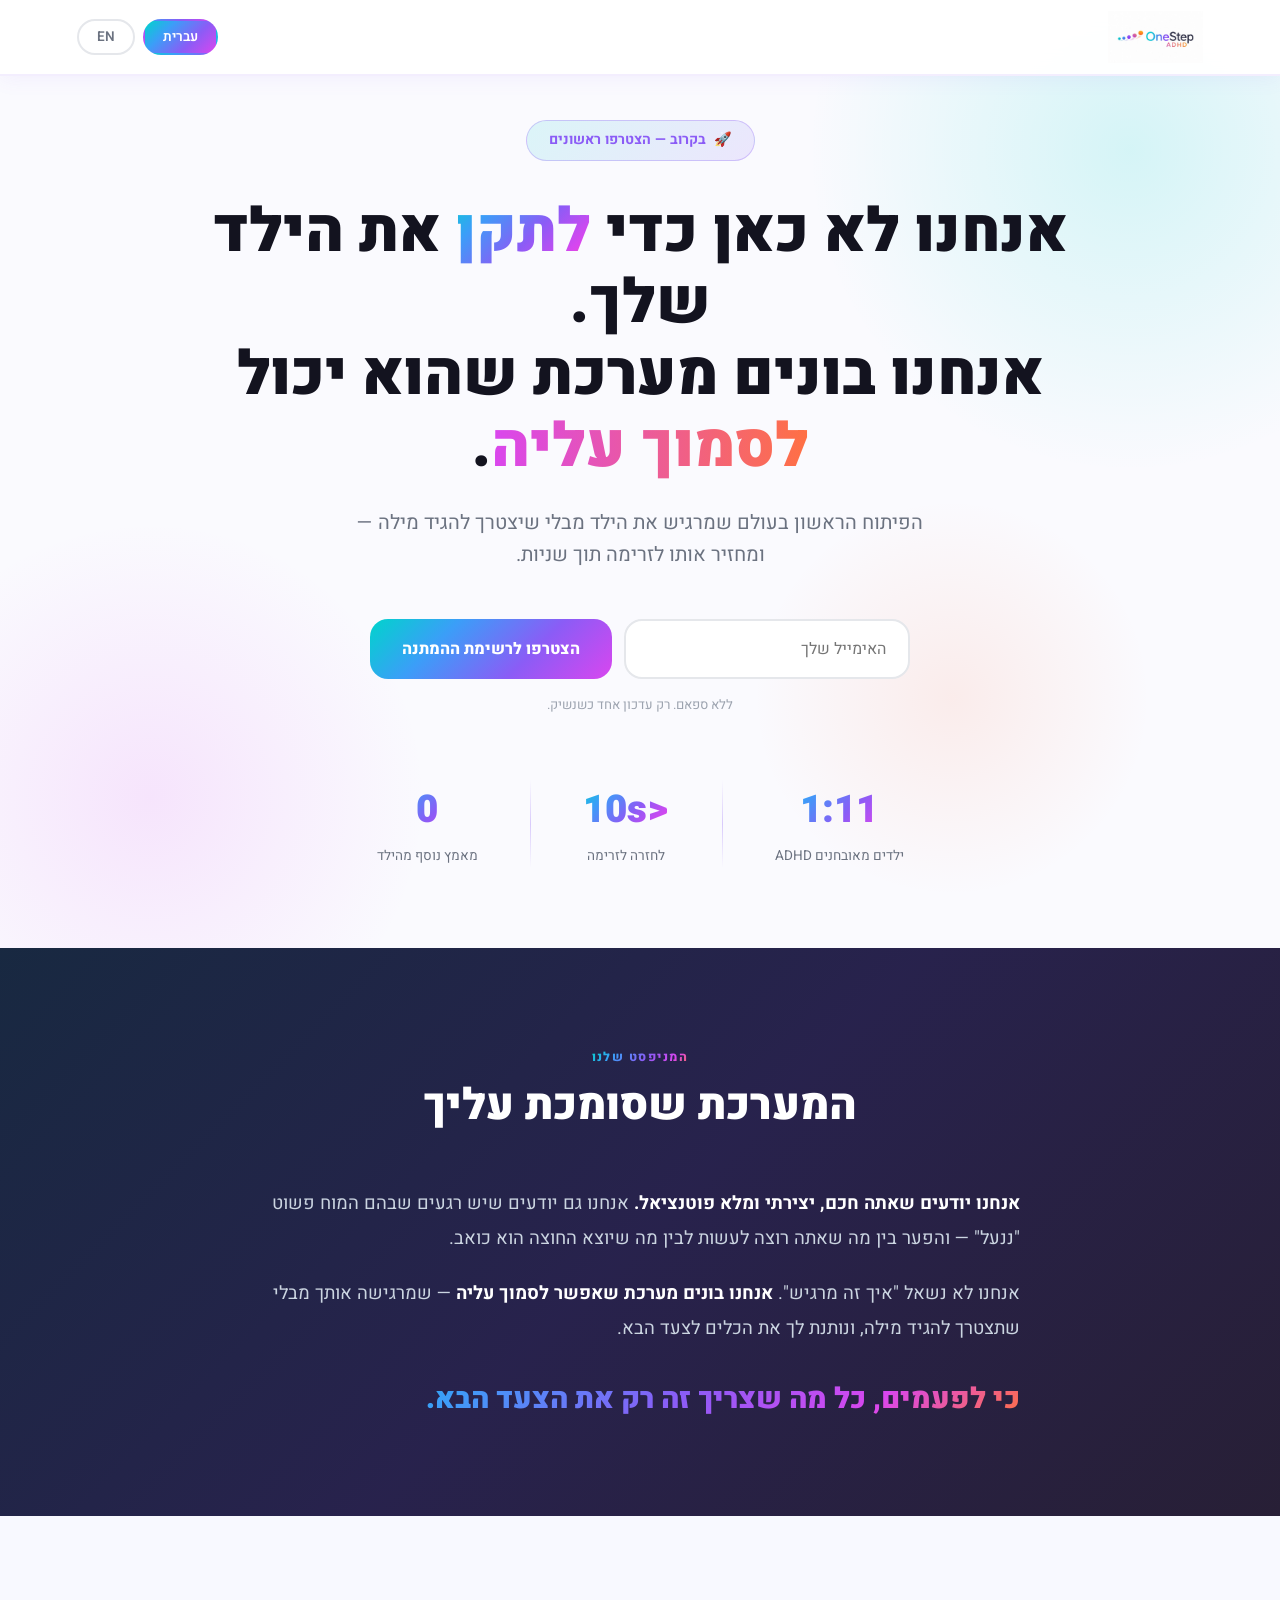
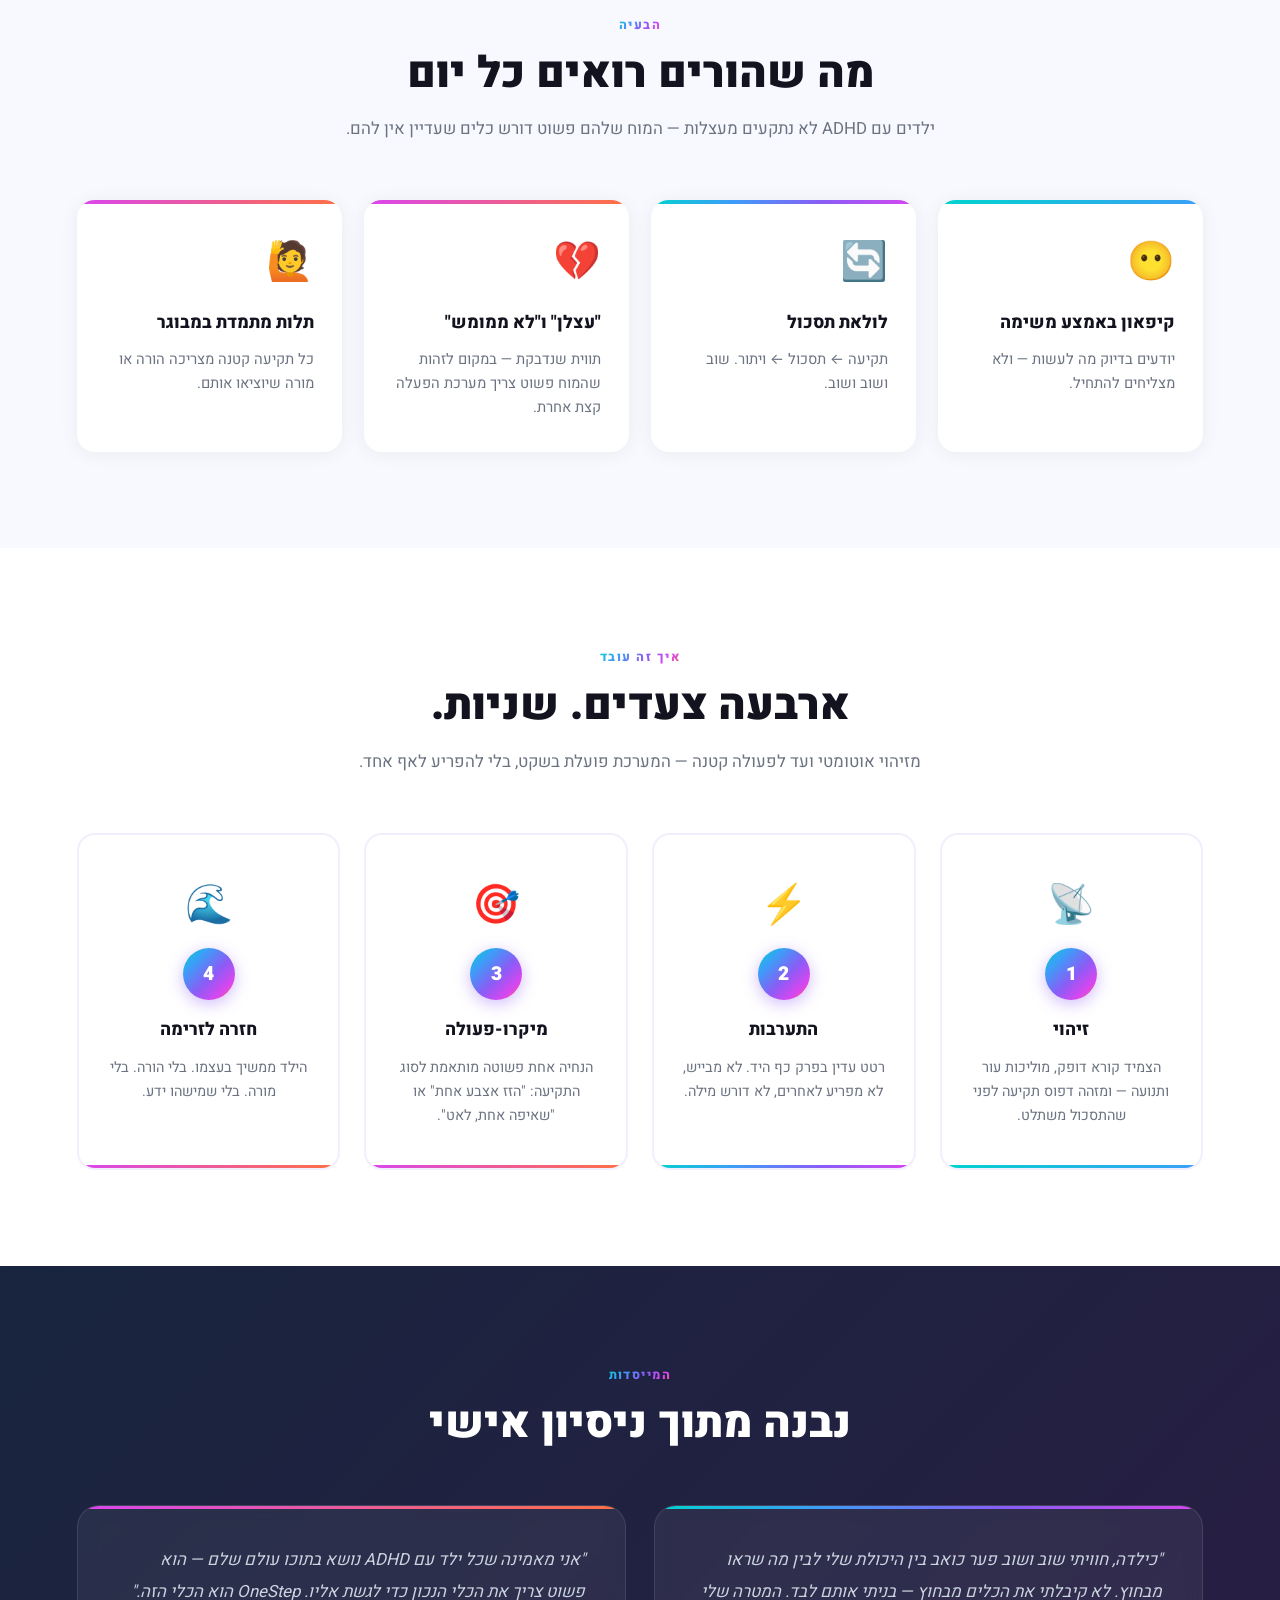
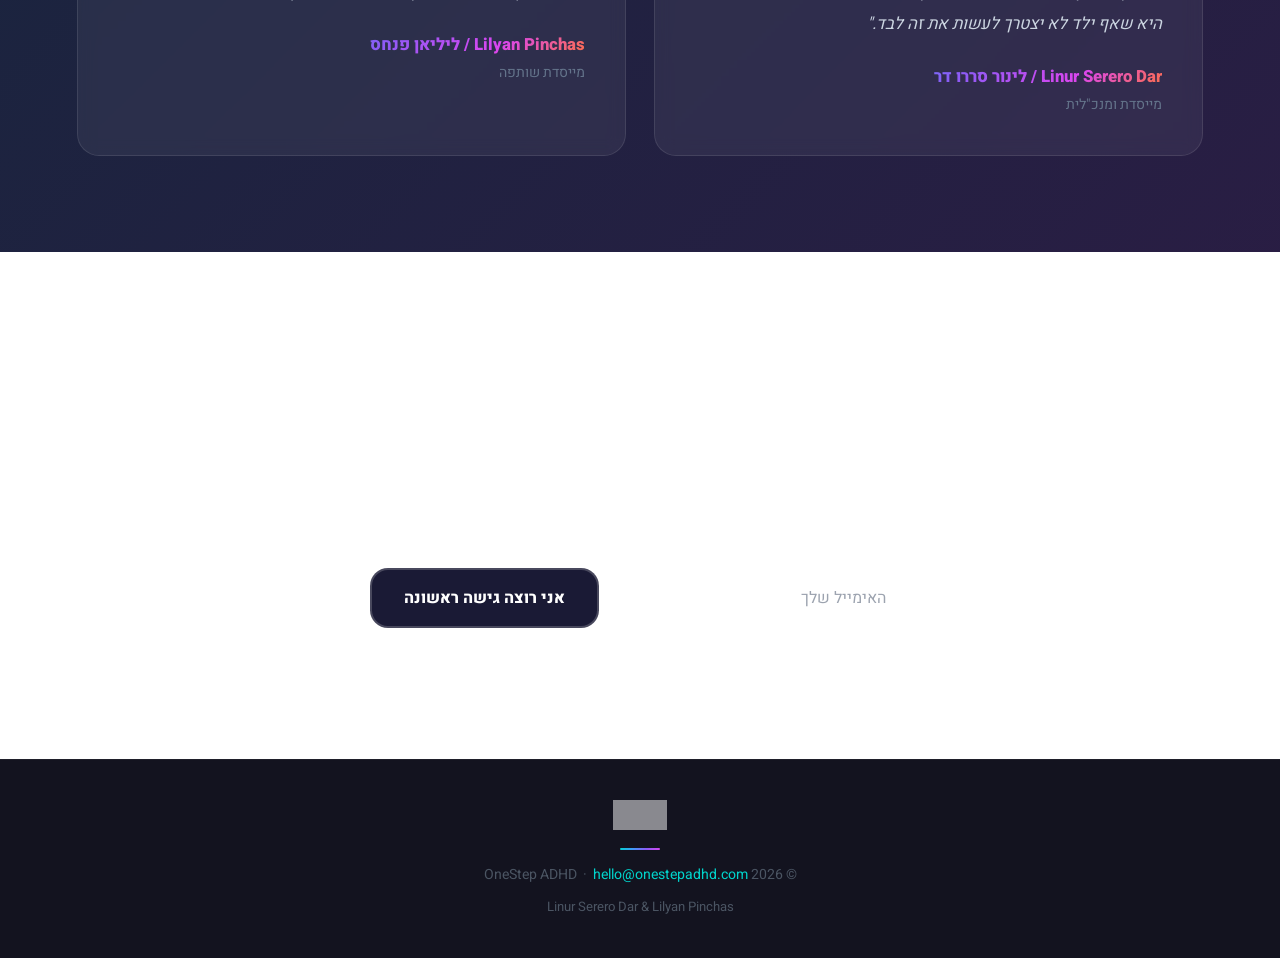
==== docs/index.html @ 1f58e7cd "Add website to /docs for GitHub Pages Made-with: Cursor" ====
<!DOCTYPE html>
<html lang="he" dir="rtl">
<head>
  <meta charset="UTF-8" />
  <meta name="viewport" content="width=device-width, initial-scale=1.0" />
  <title>OneStep ADHD — הדחיפה הקטנה שמשנה הכל</title>
  <meta name="description" content="הפיתוח הראשון בעולם שמרגיש את הילד שלך מבלי שיצטרך להגיד מילה." />
  <link rel="preconnect" href="https://fonts.googleapis.com" />
  <link rel="preconnect" href="https://fonts.gstatic.com" crossorigin />
  <link href="https://fonts.googleapis.com/css2?family=Heebo:wght@300;400;600;700;800;900&family=Inter:wght@300;400;600;700;800;900&display=swap" rel="stylesheet" />
  <link rel="stylesheet" href="style.css" />
</head>
<body>

<!-- ── NAVIGATION ──────────────────────────────────────────── -->
<nav>
  <a class="logo-wrap" href="#"><img src="logo.png" alt="OneStep ADHD" /></a>
  <div class="lang-toggle">
    <button class="lang-btn active" id="btn-he" onclick="setLang('he')">עברית</button>
    <button class="lang-btn"        id="btn-en" onclick="setLang('en')">EN</button>
  </div>
</nav>

<!-- ── HERO ────────────────────────────────────────────────── -->
<section class="hero">
  <div class="blob-orange" aria-hidden="true"></div>

  <div class="badge">
    🚀 <span class="t" data-he="בקרוב — הצטרפו ראשונים" data-en="Coming Soon — Be First"></span>
  </div>

  <h1>
    <span class="t"
      data-he='אנחנו לא כאן כדי <span class="full-text">לתקן</span> את הילד שלך.<br>אנחנו בונים מערכת שהוא יכול <span class="adhd-text">לסמוך עליה</span>.'
      data-en='We&rsquo;re not here to <span class="full-text">fix</span> your child.<br>We&rsquo;re building a system they can <span class="adhd-text">rely on</span>.'>
    </span>
  </h1>

  <p class="subtitle t"
     data-he="הפיתוח הראשון בעולם שמרגיש את הילד מבלי שיצטרך להגיד מילה — ומחזיר אותו לזרימה תוך שניות."
     data-en="The world's first wearable that senses your child's cognitive state without a word — and brings them back to flow in seconds."></p>

  <form class="waitlist-form" onsubmit="submitForm(event, 'hero-success', 'email-hero')">
    <input type="email" id="email-hero" required class="t"
           data-he-placeholder="האימייל שלך"
           data-en-placeholder="Your email address"
           placeholder="האימייל שלך" />
    <button type="submit" class="btn-primary t"
            data-he="הצטרפו לרשימת ההמתנה"
            data-en="Join the Waitlist"></button>
  </form>

  <div class="success-msg t" id="hero-success" style="margin: 0 auto;"
       data-he="תודה! נעדכן אותך ראשון/ה כשנשיק 🎉"
       data-en="You're on the list! 🎉"></div>

  <p class="form-note t"
     data-he="ללא ספאם. רק עדכון אחד כשנשיק."
     data-en="No spam. One email when we launch."></p>

  <div class="hero-stats">
    <div class="stat">
      <div class="stat-num">1:11</div>
      <div class="stat-label t" data-he="ילדים מאובחנים ADHD" data-en="children diagnosed with ADHD"></div>
    </div>
    <div class="stat-divider" aria-hidden="true"></div>
    <div class="stat">
      <div class="stat-num">&lt;10s</div>
      <div class="stat-label t" data-he="לחזרה לזרימה" data-en="back to flow"></div>
    </div>
    <div class="stat-divider" aria-hidden="true"></div>
    <div class="stat">
      <div class="stat-num">0</div>
      <div class="stat-label t" data-he="מאמץ נוסף מהילד" data-en="extra effort from your child"></div>
    </div>
  </div>
</section>

<!-- ── MANIFESTO ───────────────────────────────────────────── -->
<section class="manifesto">
  <div class="section-header center">
    <div class="section-label t" data-he="המניפסט שלנו" data-en="Our Manifesto"></div>
    <h2 class="t" data-he="המערכת שסומכת עליך" data-en="The System That Trusts You"></h2>
  </div>
  <div class="manifesto-body">
    <p class="manifesto-line t"
       data-he='<strong>אנחנו יודעים שאתה חכם, יצירתי ומלא פוטנציאל.</strong> אנחנו גם יודעים שיש רגעים שבהם המוח פשוט "ננעל" — והפער בין מה שאתה רוצה לעשות לבין מה שיוצא החוצה הוא כואב.'
       data-en='<strong>We know you are smart, creative, and full of potential.</strong> We also know there are moments when the brain simply locks up — and the gap between what you want to do and what comes out is painful.'></p>
    <p class="manifesto-line t"
       data-he='אנחנו לא נשאל "איך זה מרגיש". <strong>אנחנו בונים מערכת שאפשר לסמוך עליה</strong> — שמרגישה אותך מבלי שתצטרך להגיד מילה, ונותנת לך את הכלים לצעד הבא.'
       data-en='We won&rsquo;t ask "how does that feel." <strong>We are building a system you can rely on</strong> — one that senses you without a word and gives you the tools for the next step.'></p>
    <span class="manifesto-big t"
       data-he="כי לפעמים, כל מה שצריך זה רק את הצעד הבא."
       data-en="Because sometimes, all you need is just the next step."></span>
  </div>
</section>

<!-- ── PROBLEM ──────────────────────────────────────────────── -->
<section class="problem">
  <div class="section-header center">
    <div class="section-label t" data-he="הבעיה" data-en="The Problem"></div>
    <h2 class="t" data-he="מה שהורים רואים כל יום" data-en="What Parents See Every Day"></h2>
    <p class="section-sub t"
       data-he="ילדים עם ADHD לא נתקעים מעצלות — המוח שלהם פשוט דורש כלים שעדיין אין להם."
       data-en="Children with ADHD don't get stuck from laziness — their brain simply needs tools it doesn't yet have."></p>
  </div>
  <div class="problem-cards">
    <div class="problem-card">
      <div class="icon">😶</div>
      <h3 class="t" data-he="קיפאון באמצע משימה" data-en="Freeze mid-task"></h3>
      <p class="t" data-he="יודעים בדיוק מה לעשות — ולא מצליחים להתחיל." data-en="Know exactly what to do — but cannot start."></p>
    </div>
    <div class="problem-card">
      <div class="icon">🔄</div>
      <h3 class="t" data-he="לולאת תסכול" data-en="The frustration loop"></h3>
      <p class="t" data-he="תקיעה ← תסכול ← ויתור. שוב ושוב ושוב." data-en="Stuck → frustrated → give up. Over and over."></p>
    </div>
    <div class="problem-card">
      <div class="icon">💔</div>
      <h3 class="t" data-he='"עצלן" ו"לא ממומש"' data-en='"Lazy" and "unrealized"'></h3>
      <p class="t"
         data-he="תווית שנדבקת — במקום לזהות שהמוח פשוט צריך מערכת הפעלה קצת אחרת."
         data-en="A label that sticks — instead of recognizing the brain just needs a different operating system."></p>
    </div>
    <div class="problem-card">
      <div class="icon">🙋</div>
      <h3 class="t" data-he="תלות מתמדת במבוגר" data-en="Constant adult dependence"></h3>
      <p class="t"
         data-he="כל תקיעה קטנה מצריכה הורה או מורה שיוציאו אותם."
         data-en="Every small stuck moment needs a parent or teacher to pull them out."></p>
    </div>
  </div>
</section>

<!-- ── HOW IT WORKS ─────────────────────────────────────────── -->
<section class="how">
  <div class="section-header center">
    <div class="section-label t" data-he="איך זה עובד" data-en="How It Works"></div>
    <h2 class="t" data-he="ארבעה צעדים. שניות." data-en="Four steps. Seconds."></h2>
    <p class="section-sub t"
       data-he="מזיהוי אוטומטי ועד לפעולה קטנה — המערכת פועלת בשקט, בלי להפריע לאף אחד."
       data-en="From automatic detection to a micro-action — the system works quietly without disturbing anyone."></p>
  </div>
  <div class="steps">
    <div class="step">
      <div class="step-icon" aria-hidden="true">📡</div>
      <div class="step-num" aria-label="Step 1">1</div>
      <h3 class="t" data-he="זיהוי" data-en="Detect"></h3>
      <p class="t"
         data-he="הצמיד קורא דופק, מוליכות עור ותנועה — ומזהה דפוס תקיעה לפני שהתסכול משתלט."
         data-en="The wristband reads heart rate, skin conductance and movement — detecting stuckness before frustration takes over."></p>
    </div>
    <div class="step">
      <div class="step-icon" aria-hidden="true">⚡</div>
      <div class="step-num" aria-label="Step 2">2</div>
      <h3 class="t" data-he="התערבות" data-en="Interrupt"></h3>
      <p class="t"
         data-he="רטט עדין בפרק כף היד. לא מבייש, לא מפריע לאחרים, לא דורש מילה."
         data-en="A gentle wrist vibration. Discreet, private, requires no words."></p>
    </div>
    <div class="step">
      <div class="step-icon" aria-hidden="true">🎯</div>
      <div class="step-num" aria-label="Step 3">3</div>
      <h3 class="t" data-he="מיקרו-פעולה" data-en="Micro-action"></h3>
      <p class="t"
         data-he='הנחיה אחת פשוטה מותאמת לסוג התקיעה: "הזז אצבע אחת" או "שאיפה אחת, לאט".'
         data-en='One cue matched to the stuckness type: "move one finger" or "one slow breath."'></p>
    </div>
    <div class="step">
      <div class="step-icon" aria-hidden="true">🌊</div>
      <div class="step-num" aria-label="Step 4">4</div>
      <h3 class="t" data-he="חזרה לזרימה" data-en="Back to flow"></h3>
      <p class="t"
         data-he="הילד ממשיך בעצמו. בלי הורה. בלי מורה. בלי שמישהו ידע."
         data-en="The child continues on their own. No parent, no teacher, no one needs to know."></p>
    </div>
  </div>
</section>

<!-- ── FOUNDERS ─────────────────────────────────────────────── -->
<section class="founders">
  <div class="section-header center">
    <div class="section-label t" data-he="המייסדות" data-en="The Founders"></div>
    <h2 class="t" data-he="נבנה מתוך ניסיון אישי" data-en="Built from personal experience"></h2>
  </div>
  <div class="founders-grid">
    <div class="founder-card">
      <p class="founder-quote t"
         data-he='"כילדה, חוויתי שוב ושוב פער כואב בין היכולת שלי לבין מה שראו מבחוץ. לא קיבלתי את הכלים מבחוץ — בניתי אותם לבד. המטרה שלי היא שאף ילד לא יצטרך לעשות את זה לבד."'
         data-en='"As a child, I felt a painful gap between my abilities and what others saw. I never got the tools from outside — I built them myself. My goal: no child should ever have to do that alone."'></p>
      <div class="founder-name">Linur Serero Dar / לינור סררו דר</div>
      <div class="founder-title t" data-he="מייסדת ומנכ&quot;לית" data-en="Co-founder &amp; CEO"></div>
    </div>
    <div class="founder-card">
      <p class="founder-quote t"
         data-he='"אני מאמינה שכל ילד עם ADHD נושא בתוכו עולם שלם — הוא פשוט צריך את הכלי הנכון כדי לגשת אליו. OneStep הוא הכלי הזה."'
         data-en='"I believe every child with ADHD carries a whole world inside — they just need the right tool to access it. OneStep is that tool."'></p>
      <div class="founder-name">Lilyan Pinchas / ליליאן פנחס</div>
      <div class="founder-title t" data-he="מייסדת שותפה" data-en="Co-founder"></div>
    </div>
  </div>
</section>

<!-- ── CTA ──────────────────────────────────────────────────── -->
<section class="cta">
  <div class="cta-bg" aria-hidden="true"></div>

  <div class="section-header center" style="margin-bottom: 36px;">
    <h2 class="t"
        data-he="אנחנו לא מבקשים מהילד להתאמץ יותר."
        data-en="We don't ask your child to try harder."></h2>
    <p class="section-sub t"
       data-he="אנחנו נותנים לו מערכת שעובדת גם כשהוא לא מצליח. הצטרפו לרשימת ההמתנה."
       data-en="We give them a system that works even when they can't. Join the waitlist."></p>
  </div>

  <form class="waitlist-form" onsubmit="submitForm(event, 'cta-success', 'email-cta')">
    <input type="email" id="email-cta" required class="t"
           data-he-placeholder="האימייל שלך"
           data-en-placeholder="Your email address"
           placeholder="האימייל שלך" />
    <button type="submit" class="btn-primary t"
            data-he="אני רוצה גישה ראשונה"
            data-en="I want first access"></button>
  </form>

  <div class="success-msg t" id="cta-success" style="margin: 0 auto;"
       data-he="נרשמת! נחזור אליך בקרוב 🎉"
       data-en="You're on the list! 🎉"></div>

  <p class="form-note t"
     data-he="ללא ספאם. רק עדכון אחד כשנשיק."
     data-en="No spam. One email when we launch."></p>
</section>

<!-- ── FOOTER ───────────────────────────────────────────────── -->
<footer>
  <img src="logo.png" alt="OneStep ADHD" class="footer-logo" />
  <div class="footer-divider" aria-hidden="true"></div>
  <p>
    &copy; 2026 OneStep ADHD &nbsp;&middot;&nbsp;
    <a href="mailto:hello@onestepadhd.com">hello@onestepadhd.com</a>
  </p>
  <p style="margin-top: 10px; font-size: 0.82rem;">
    Linur Serero Dar &amp; Lilyan Pinchas
  </p>
</footer>

<script src="main.js"></script>
</body>
</html>
---- docs/style.css ----
/* =============================================================
   OneStep ADHD — Main Stylesheet
   Sections:
   1. Reset & CSS Variables
   2. Base / Typography
   3. Utility Classes
   4. Navigation
   5. Hero Section
   6. Form & Button
   7. Section Base
   8. Manifesto Section
   9. Problem Section
   10. How It Works Section
   11. Founders Section
   12. CTA Section
   13. Footer
   14. RTL / LTR Language Switch
   15. Responsive
============================================================= */

/* ── 1. RESET & CSS VARIABLES ──────────────────────────────── */

*,
*::before,
*::after {
  box-sizing: border-box;
  margin: 0;
  padding: 0;
}

:root {
  /* Logo dot spectrum: teal → blue → purple → magenta → orange */
  --color-teal:    #00D4CC;
  --color-blue:    #3B9EF8;
  --color-purple:  #8B5CF6;
  --color-magenta: #D946EF;
  --color-orange:  #FF7043;

  /* Neutrals */
  --color-dark:  #13131F;
  --color-navy:  #1A1A35;
  --color-gray:  #6B7280;
  --color-light: #F8F9FF;
  --color-white: #FFFFFF;

  /* Gradients */
  --grad-cool:  linear-gradient(135deg, var(--color-teal)  0%, var(--color-blue)    100%);
  --grad-main:  linear-gradient(135deg, var(--color-teal)  0%, var(--color-blue)  30%,
                                        var(--color-purple) 65%, var(--color-magenta) 100%);
  --grad-adhd:  linear-gradient(90deg,  var(--color-magenta), var(--color-orange));
  --grad-warm:  linear-gradient(135deg, var(--color-magenta) 0%, var(--color-orange) 100%);
  --grad-full:  linear-gradient(135deg,
                  var(--color-teal)    0%,
                  var(--color-blue)   25%,
                  var(--color-purple) 55%,
                  var(--color-magenta) 80%,
                  var(--color-orange) 100%);
  --grad-text:  linear-gradient(135deg, var(--color-teal), var(--color-purple), var(--color-magenta));

  /* Misc */
  --radius: 18px;
  --shadow: 0 8px 40px rgba(139, 92, 246, 0.22);
}


/* ── 2. BASE / TYPOGRAPHY ───────────────────────────────────── */

html {
  scroll-behavior: smooth;
}

body {
  font-family: 'Heebo', 'Inter', sans-serif;
  background: var(--color-white);
  color: var(--color-dark);
  line-height: 1.6;
  overflow-x: hidden;
}

h1 {
  font-size: clamp(2.2rem, 5.5vw, 3.8rem);
  font-weight: 900;
  line-height: 1.18;
  max-width: 900px;
  margin-bottom: 24px;
  position: relative;
  z-index: 1;
}

h2 {
  font-size: clamp(1.8rem, 3.5vw, 2.7rem);
  font-weight: 900;
  margin-bottom: 16px;
  line-height: 1.2;
}


/* ── 3. UTILITY CLASSES ─────────────────────────────────────── */

.grad-text {
  background: var(--grad-text);
  -webkit-background-clip: text;
  -webkit-text-fill-color: transparent;
  background-clip: text;
}

.adhd-text {
  background: var(--grad-adhd);
  -webkit-background-clip: text;
  -webkit-text-fill-color: transparent;
  background-clip: text;
}

.full-text {
  background: var(--grad-full);
  -webkit-background-clip: text;
  -webkit-text-fill-color: transparent;
  background-clip: text;
}


/* ── 4. NAVIGATION ──────────────────────────────────────────── */

nav {
  position: fixed;
  top: 0;
  left: 0;
  right: 0;
  height: 76px;
  padding: 0 6%;
  background: rgba(255, 255, 255, 0.97);
  backdrop-filter: blur(16px);
  border-bottom: 2px solid rgba(139, 92, 246, 0.1);
  box-shadow: 0 2px 20px rgba(139, 92, 246, 0.08);
  display: flex;
  align-items: center;
  justify-content: space-between;
  z-index: 100;
}

.logo-wrap img {
  height: 52px;
  display: block;
}

.lang-toggle {
  display: flex;
  gap: 8px;
}

.lang-btn {
  padding: 6px 18px;
  border-radius: 20px;
  border: 2px solid #E5E7EB;
  background: transparent;
  font-family: inherit;
  font-size: 0.85rem;
  font-weight: 600;
  color: var(--color-gray);
  cursor: pointer;
  transition: all 0.2s;
}

.lang-btn.active {
  background: var(--grad-main);
  border-color: transparent;
  color: #fff;
}


/* ── 5. HERO SECTION ────────────────────────────────────────── */

.hero {
  min-height: 100vh;
  display: flex;
  flex-direction: column;
  align-items: center;
  justify-content: center;
  text-align: center;
  padding: 120px 6% 80px;
  position: relative;
  overflow: hidden;
  background: #fafafe;
}

/* Decorative blobs */
.hero::before {
  content: '';
  position: absolute;
  width: 700px;
  height: 700px;
  border-radius: 50%;
  background: radial-gradient(circle, rgba(0, 212, 204, 0.15) 0%, transparent 65%);
  top: -200px;
  right: -200px;
  pointer-events: none;
}

.hero::after {
  content: '';
  position: absolute;
  width: 600px;
  height: 600px;
  border-radius: 50%;
  background: radial-gradient(circle, rgba(217, 70, 239, 0.12) 0%, transparent 65%);
  bottom: -150px;
  left: -150px;
  pointer-events: none;
}

.blob-orange {
  position: absolute;
  width: 400px;
  height: 400px;
  border-radius: 50%;
  background: radial-gradient(circle, rgba(255, 112, 67, 0.1) 0%, transparent 70%);
  bottom: 50px;
  right: 10%;
  pointer-events: none;
}

.badge {
  display: inline-flex;
  align-items: center;
  gap: 8px;
  background: linear-gradient(135deg, rgba(0, 212, 204, 0.12), rgba(139, 92, 246, 0.12));
  border: 1.5px solid rgba(139, 92, 246, 0.3);
  border-radius: 30px;
  padding: 8px 22px;
  font-size: 0.88rem;
  font-weight: 700;
  color: var(--color-purple);
  margin-bottom: 36px;
  position: relative;
  z-index: 1;
}

.subtitle {
  font-size: clamp(1.05rem, 2.2vw, 1.25rem);
  color: var(--color-gray);
  max-width: 620px;
  margin-bottom: 48px;
  font-weight: 400;
  position: relative;
  z-index: 1;
}

/* Hero stats */
.hero-stats {
  display: flex;
  gap: 52px;
  margin-top: 64px;
  flex-wrap: wrap;
  justify-content: center;
  position: relative;
  z-index: 1;
}

.stat {
  text-align: center;
}

.stat-num {
  font-size: 2.4rem;
  font-weight: 900;
  background: var(--grad-full);
  -webkit-background-clip: text;
  -webkit-text-fill-color: transparent;
  background-clip: text;
}

.stat-label {
  font-size: 0.85rem;
  color: var(--color-gray);
  margin-top: 4px;
}

.stat-divider {
  width: 1px;
  background: linear-gradient(to bottom, transparent, rgba(139, 92, 246, 0.3), transparent);
}


/* ── 6. FORM & BUTTON ───────────────────────────────────────── */

.waitlist-form {
  display: flex;
  gap: 12px;
  flex-wrap: wrap;
  justify-content: center;
  width: 100%;
  max-width: 540px;
  margin-bottom: 16px;
  position: relative;
  z-index: 1;
}

.waitlist-form input {
  flex: 1;
  min-width: 230px;
  padding: 16px 22px;
  border: 2px solid #E5E7EB;
  border-radius: var(--radius);
  font-family: inherit;
  font-size: 1rem;
  background: #fff;
  text-align: right;
  direction: rtl;
  outline: none;
  transition: border-color 0.2s, box-shadow 0.2s;
}

.waitlist-form input:focus {
  border-color: var(--color-purple);
  box-shadow: 0 0 0 4px rgba(139, 92, 246, 0.1);
}

.btn-primary {
  padding: 16px 32px;
  background: var(--grad-main);
  color: #fff;
  border: none;
  border-radius: var(--radius);
  font-family: inherit;
  font-size: 1rem;
  font-weight: 800;
  cursor: pointer;
  white-space: nowrap;
  transition: transform 0.2s, box-shadow 0.2s;
}

.btn-primary:hover {
  transform: translateY(-3px);
  box-shadow: 0 10px 30px rgba(139, 92, 246, 0.4);
}

.form-note {
  font-size: 0.82rem;
  color: #9CA3AF;
  position: relative;
  z-index: 1;
}

.success-msg {
  display: none;
  background: linear-gradient(135deg, rgba(0, 212, 204, 0.1), rgba(139, 92, 246, 0.1));
  border: 1.5px solid rgba(139, 92, 246, 0.3);
  color: var(--color-purple);
  padding: 14px 28px;
  border-radius: var(--radius);
  font-weight: 700;
  margin-top: 12px;
  font-size: 0.95rem;
  max-width: 480px;
  position: relative;
  z-index: 1;
}


/* ── 7. SECTION BASE ────────────────────────────────────────── */

section {
  padding: 96px 6%;
}

.section-header {
  max-width: 640px;
  margin-bottom: 56px;
}

.section-header.center {
  text-align: center;
  margin: 0 auto 56px;
}

.section-label {
  display: inline-block;
  font-size: 0.78rem;
  font-weight: 800;
  letter-spacing: 0.12em;
  text-transform: uppercase;
  background: var(--grad-full);
  -webkit-background-clip: text;
  -webkit-text-fill-color: transparent;
  background-clip: text;
  margin-bottom: 12px;
}

.section-sub {
  color: var(--color-gray);
  font-size: 1.05rem;
  line-height: 1.7;
}


/* ── 8. MANIFESTO SECTION ───────────────────────────────────── */

.manifesto {
  background: var(--color-navy);
  position: relative;
  overflow: hidden;
}

.manifesto::before {
  content: '';
  position: absolute;
  inset: 0;
  background: linear-gradient(135deg,
    rgba(0, 212, 204, 0.08)  0%,
    rgba(139, 92, 246, 0.12) 50%,
    rgba(255, 112, 67, 0.06) 100%);
  pointer-events: none;
}

.manifesto h2 {
  color: #fff;
  position: relative;
  z-index: 1;
}

.manifesto .section-header {
  position: relative;
  z-index: 1;
}

.manifesto-body {
  max-width: 760px;
  margin: 0 auto;
  position: relative;
  z-index: 1;
}

.manifesto-line {
  font-size: 1.15rem;
  line-height: 1.9;
  color: #CBD5E1;
  margin-bottom: 20px;
}

.manifesto-line strong {
  color: #fff;
  font-weight: 700;
}

.manifesto-big {
  display: block;
  font-size: clamp(1.3rem, 3vw, 1.8rem);
  font-weight: 900;
  line-height: 1.4;
  margin-top: 32px;
  background: var(--grad-full);
  -webkit-background-clip: text;
  -webkit-text-fill-color: transparent;
  background-clip: text;
}


/* ── 9. PROBLEM SECTION ─────────────────────────────────────── */

.problem {
  background: var(--color-light);
}

.problem-cards {
  display: grid;
  grid-template-columns: repeat(auto-fit, minmax(250px, 1fr));
  gap: 22px;
}

.problem-card {
  background: #fff;
  border-radius: var(--radius);
  padding: 32px 28px;
  box-shadow: 0 2px 20px rgba(0, 0, 0, 0.06);
  position: relative;
  overflow: hidden;
  transition: transform 0.25s, box-shadow 0.25s;
}

.problem-card::before {
  content: '';
  position: absolute;
  top: 0;
  left: 0;
  right: 0;
  height: 4px;
}

.problem-card:nth-child(1)::before { background: var(--grad-cool); }
.problem-card:nth-child(2)::before { background: var(--grad-main); }
.problem-card:nth-child(3)::before { background: var(--grad-adhd); }
.problem-card:nth-child(4)::before { background: var(--grad-warm); }

.problem-card:hover {
  transform: translateY(-6px);
  box-shadow: var(--shadow);
}

.problem-card .icon {
  font-size: 2.4rem;
  margin-bottom: 16px;
}

.problem-card h3 {
  font-size: 1.1rem;
  font-weight: 800;
  margin-bottom: 10px;
}

.problem-card p {
  font-size: 0.92rem;
  color: var(--color-gray);
  line-height: 1.65;
}


/* ── 10. HOW IT WORKS SECTION ───────────────────────────────── */

.how {
  background: #fff;
}

.steps {
  display: grid;
  grid-template-columns: repeat(auto-fit, minmax(220px, 1fr));
  gap: 24px;
}

.step {
  text-align: center;
  padding: 40px 26px;
  border-radius: var(--radius);
  background: #fff;
  border: 2px solid rgba(139, 92, 246, 0.1);
  position: relative;
  overflow: hidden;
  transition: transform 0.25s, box-shadow 0.25s, border-color 0.25s;
}

.step:hover {
  transform: translateY(-6px);
  box-shadow: var(--shadow);
  border-color: rgba(139, 92, 246, 0.3);
}

.step::after {
  content: '';
  position: absolute;
  bottom: 0;
  left: 0;
  right: 0;
  height: 3px;
}

.step:nth-child(1)::after { background: var(--grad-cool); }
.step:nth-child(2)::after { background: var(--grad-main); }
.step:nth-child(3)::after { background: var(--grad-adhd); }
.step:nth-child(4)::after { background: var(--grad-warm); }

.step-num {
  width: 52px;
  height: 52px;
  border-radius: 50%;
  background: var(--grad-full);
  color: #fff;
  font-weight: 900;
  font-size: 1.2rem;
  display: flex;
  align-items: center;
  justify-content: center;
  margin: 0 auto 16px;
  box-shadow: 0 4px 16px rgba(139, 92, 246, 0.4);
}

.step-icon {
  font-size: 2.4rem;
  margin-bottom: 12px;
}

.step h3 {
  font-size: 1.1rem;
  font-weight: 800;
  margin-bottom: 12px;
}

.step p {
  font-size: 0.9rem;
  color: var(--color-gray);
  line-height: 1.65;
}


/* ── 11. FOUNDERS SECTION ───────────────────────────────────── */

.founders {
  background: var(--color-navy);
  position: relative;
  overflow: hidden;
}

.founders::before {
  content: '';
  position: absolute;
  inset: 0;
  background: linear-gradient(135deg,
    rgba(0, 212, 204, 0.06)  0%,
    rgba(217, 70, 239, 0.08) 100%);
  pointer-events: none;
}

.founders h2 {
  color: #fff;
}

.founders .section-header {
  position: relative;
  z-index: 1;
}

.founders-grid {
  display: grid;
  grid-template-columns: repeat(auto-fit, minmax(320px, 1fr));
  gap: 28px;
  position: relative;
  z-index: 1;
}

.founder-card {
  background: rgba(255, 255, 255, 0.06);
  border: 1px solid rgba(255, 255, 255, 0.1);
  border-radius: 22px;
  padding: 38px 40px;
  backdrop-filter: blur(8px);
  position: relative;
  overflow: hidden;
  transition: transform 0.25s, background 0.25s;
}

.founder-card::before {
  content: '';
  position: absolute;
  top: 0;
  left: 0;
  right: 0;
  height: 3px;
  background: var(--grad-main);
}

.founder-card:last-child::before {
  background: var(--grad-warm);
}

.founder-card:hover {
  transform: translateY(-4px);
  background: rgba(255, 255, 255, 0.09);
}

.founder-quote {
  font-size: 1.05rem;
  line-height: 1.9;
  color: #CBD5E1;
  font-style: italic;
  margin-bottom: 24px;
}

.founder-name {
  font-weight: 800;
  font-size: 1.05rem;
  background: var(--grad-full);
  -webkit-background-clip: text;
  -webkit-text-fill-color: transparent;
  background-clip: text;
}

.founder-title {
  font-size: 0.88rem;
  color: #64748B;
  margin-top: 3px;
}


/* ── 12. CTA SECTION ────────────────────────────────────────── */

.cta {
  position: relative;
  overflow: hidden;
  text-align: center;
}

.cta-bg {
  position: absolute;
  inset: 0;
  background: var(--grad-full);
  z-index: 0;
}

.cta-bg::after {
  content: '';
  position: absolute;
  inset: 0;
  background: radial-gradient(ellipse at center, rgba(255, 255, 255, 0.08) 0%, transparent 70%);
}

.cta > * {
  position: relative;
  z-index: 1;
}

.cta h2 {
  color: #fff;
}

.cta .section-sub {
  color: rgba(255, 255, 255, 0.8);
  max-width: 500px;
  margin: 0 auto 44px;
}

.cta .waitlist-form {
  margin: 0 auto 14px;
}

.cta .waitlist-form input {
  border-color: rgba(255, 255, 255, 0.9);
  background: rgba(255, 255, 255, 0.95);
  color: var(--color-dark);
}

.cta .waitlist-form input::placeholder {
  color: #9CA3AF;
}

.cta .waitlist-form input:focus {
  border-color: #fff;
  box-shadow: 0 0 0 4px rgba(255, 255, 255, 0.3);
  background: #fff;
}

.cta .btn-primary {
  background: var(--color-navy);
  color: #fff;
  border: 2px solid rgba(255, 255, 255, 0.2);
}

.cta .btn-primary:hover {
  background: #fff;
  color: var(--color-purple);
  box-shadow: 0 10px 30px rgba(0, 0, 0, 0.25);
}

.cta .form-note {
  color: rgba(255, 255, 255, 0.55);
}


/* ── 13. FOOTER ─────────────────────────────────────────────── */

footer {
  background: var(--color-dark);
  color: #4B5563;
  text-align: center;
  padding: 40px 6%;
  font-size: 0.88rem;
  border-top: 1px solid rgba(255, 255, 255, 0.05);
}

footer a {
  color: var(--color-teal);
  text-decoration: none;
}

.footer-logo {
  height: 30px;
  display: block;
  margin: 0 auto 18px;
  filter: brightness(0) invert(1);
  opacity: 0.5;
}

.footer-divider {
  width: 40px;
  height: 2px;
  background: var(--grad-main);
  margin: 14px auto;
  border-radius: 2px;
}


/* ── 14. RTL / LTR LANGUAGE SWITCH ─────────────────────────── */

body.en {
  direction: ltr;
  font-family: 'Inter', 'Heebo', sans-serif;
}

body.en .waitlist-form input {
  text-align: left;
  direction: ltr;
}


/* ── 15. RESPONSIVE ─────────────────────────────────────────── */

@media (max-width: 640px) {
  h1 { font-size: 2rem; }

  section { padding: 72px 5%; }

  .waitlist-form { flex-direction: column; }
  .waitlist-form input,
  .btn-primary { width: 100%; min-width: unset; }

  .founder-card { padding: 28px 22px; }

  .hero-stats { gap: 24px; }
  .stat-divider { display: none; }
}
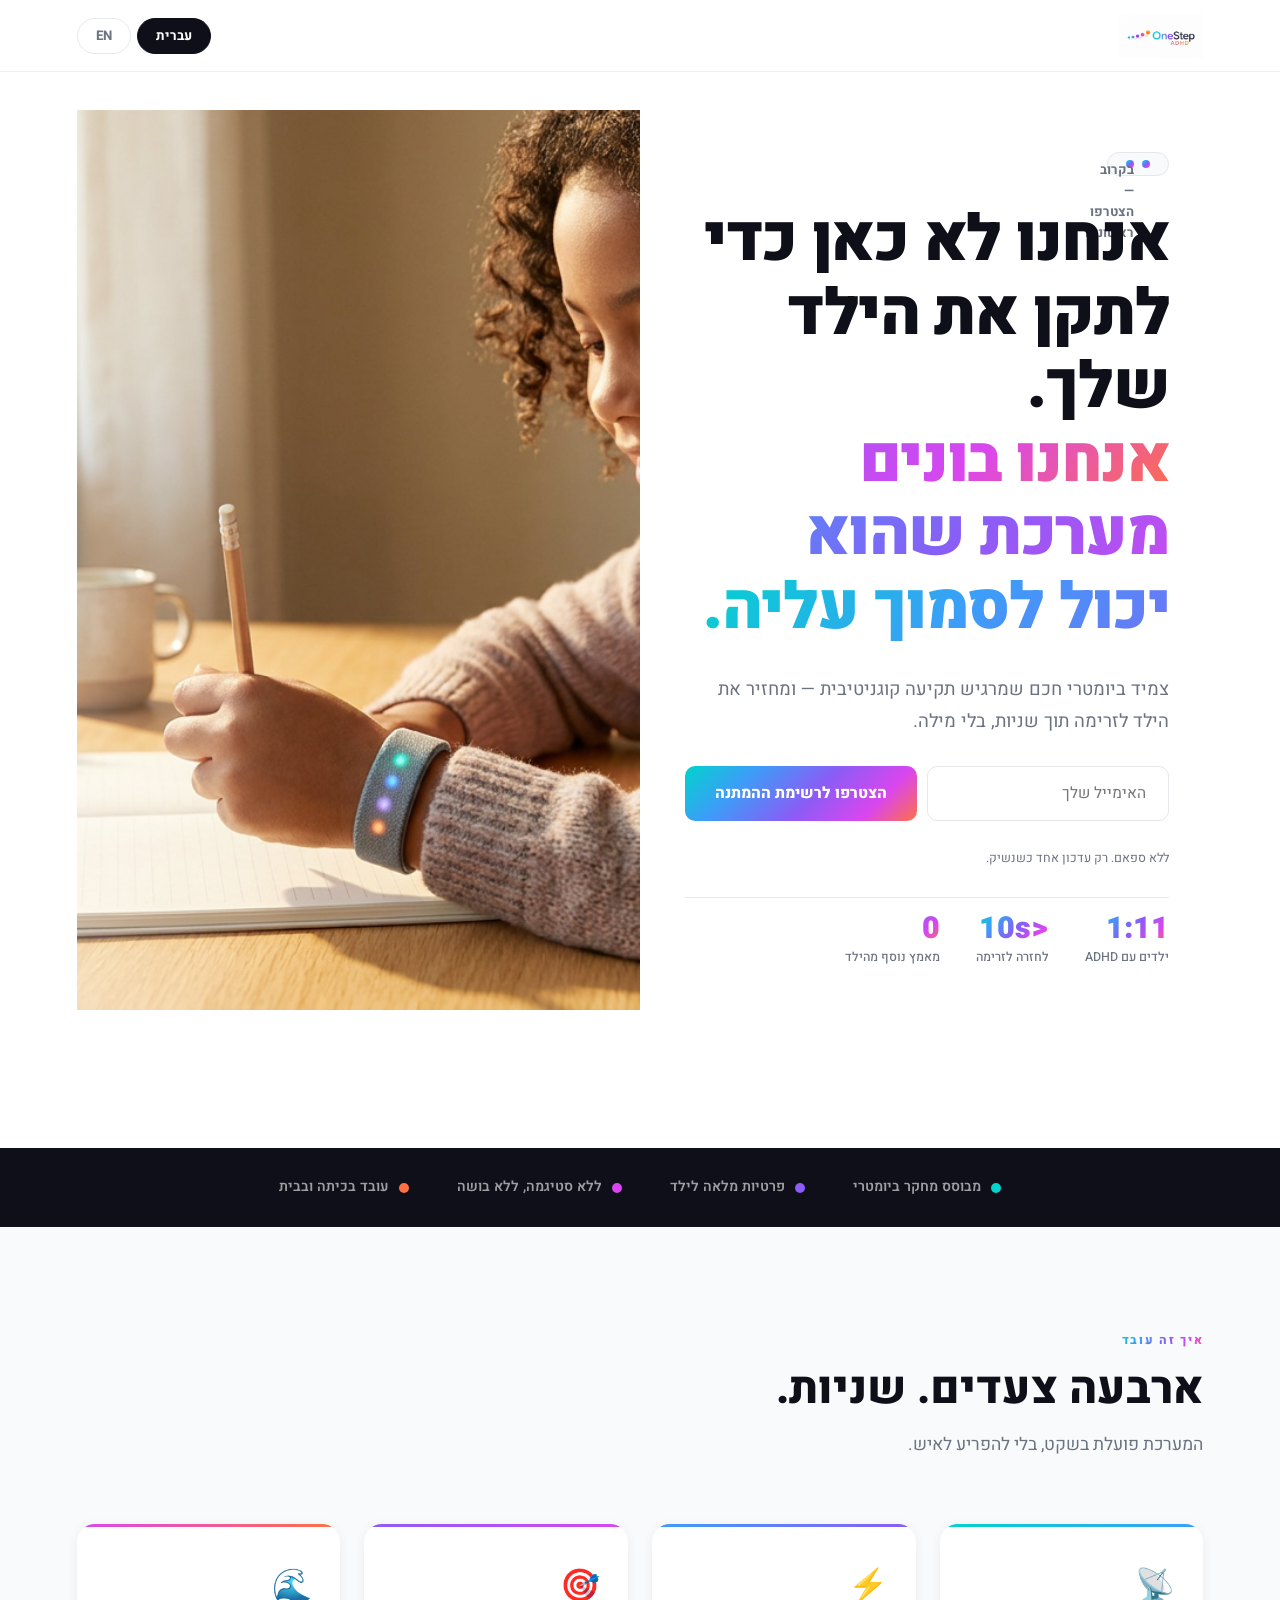
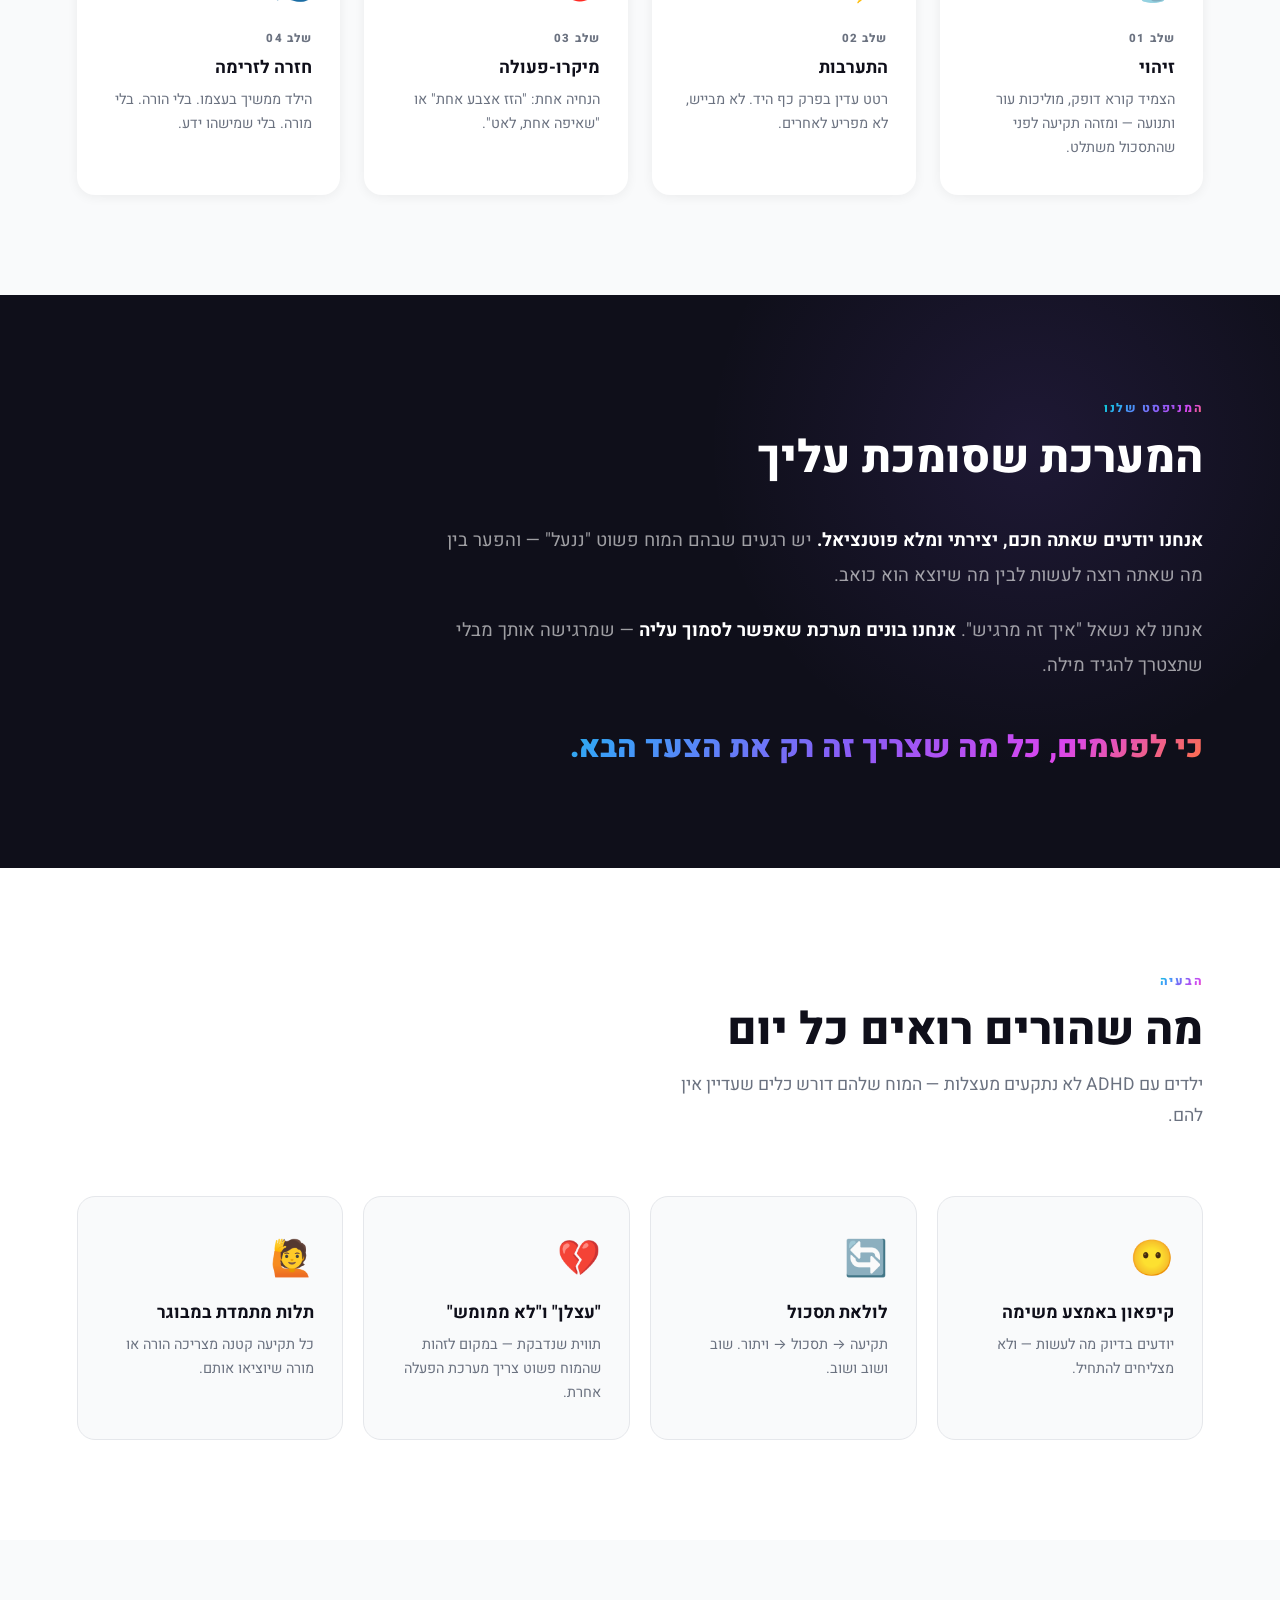
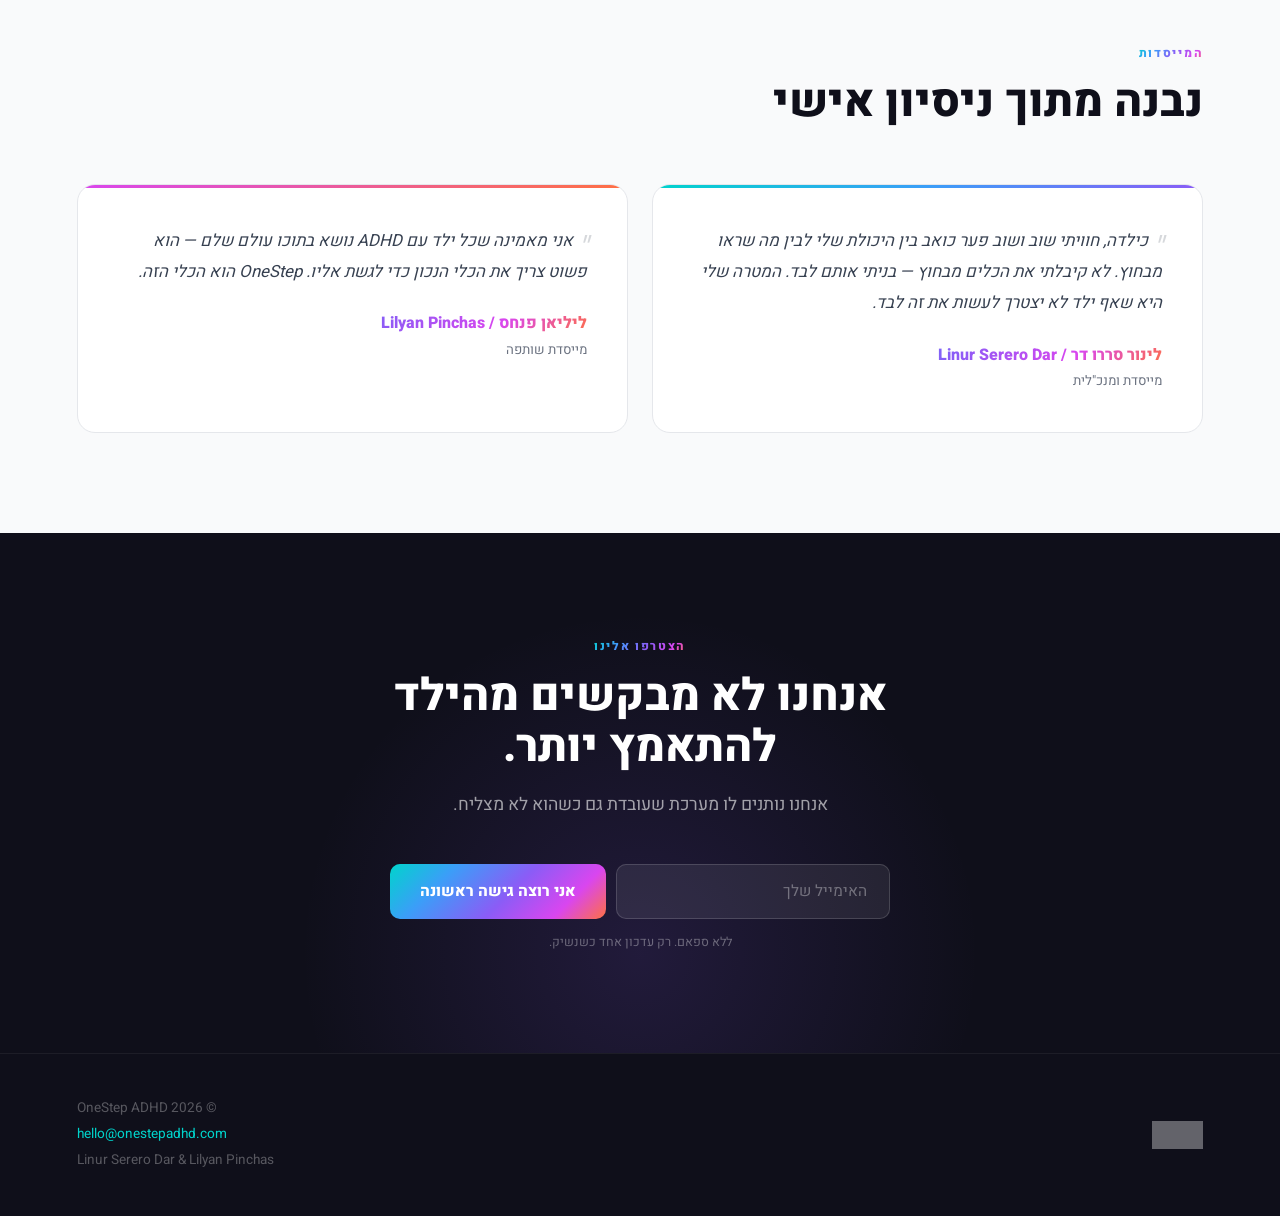
==== commit 61ac9649: "Redesign website: Oura-inspired layout with hero child photo and scroll animations Made-with: Cursor" ====
--- a/docs/index.html
+++ b/docs/index.html
@@ -4,7 +4,7 @@
   <meta charset="UTF-8" />
   <meta name="viewport" content="width=device-width, initial-scale=1.0" />
   <title>OneStep ADHD — הדחיפה הקטנה שמשנה הכל</title>
-  <meta name="description" content="הפיתוח הראשון בעולם שמרגיש את הילד שלך מבלי שיצטרך להגיד מילה." />
+  <meta name="description" content="מערכת ביומטרית חכמה לילדי ADHD — מרגישה את הילד מבלי שיצטרך להגיד מילה." />
   <link rel="preconnect" href="https://fonts.googleapis.com" />
   <link rel="preconnect" href="https://fonts.gstatic.com" crossorigin />
   <link href="https://fonts.googleapis.com/css2?family=Heebo:wght@300;400;600;700;800;900&family=Inter:wght@300;400;600;700;800;900&display=swap" rel="stylesheet" />
@@ -12,7 +12,7 @@
 </head>
 <body>
 
-<!-- ── NAVIGATION ──────────────────────────────────────────── -->
+<!-- ── NAV ─────────────────────────────────────────────────── -->
 <nav>
   <a class="logo-wrap" href="#"><img src="logo.png" alt="OneStep ADHD" /></a>
   <div class="lang-toggle">
@@ -23,72 +23,130 @@
 
 <!-- ── HERO ────────────────────────────────────────────────── -->
 <section class="hero">
-  <div class="blob-orange" aria-hidden="true"></div>
-
-  <div class="badge">
-    🚀 <span class="t" data-he="בקרוב — הצטרפו ראשונים" data-en="Coming Soon — Be First"></span>
-  </div>
-
-  <h1>
-    <span class="t"
-      data-he='אנחנו לא כאן כדי <span class="full-text">לתקן</span> את הילד שלך.<br>אנחנו בונים מערכת שהוא יכול <span class="adhd-text">לסמוך עליה</span>.'
-      data-en='We&rsquo;re not here to <span class="full-text">fix</span> your child.<br>We&rsquo;re building a system they can <span class="adhd-text">rely on</span>.'>
-    </span>
-  </h1>
-
-  <p class="subtitle t"
-     data-he="הפיתוח הראשון בעולם שמרגיש את הילד מבלי שיצטרך להגיד מילה — ומחזיר אותו לזרימה תוך שניות."
-     data-en="The world's first wearable that senses your child's cognitive state without a word — and brings them back to flow in seconds."></p>
-
-  <form class="waitlist-form" onsubmit="submitForm(event, 'hero-success', 'email-hero')">
-    <input type="email" id="email-hero" required class="t"
-           data-he-placeholder="האימייל שלך"
-           data-en-placeholder="Your email address"
-           placeholder="האימייל שלך" />
-    <button type="submit" class="btn-primary t"
-            data-he="הצטרפו לרשימת ההמתנה"
-            data-en="Join the Waitlist"></button>
-  </form>
-
-  <div class="success-msg t" id="hero-success" style="margin: 0 auto;"
-       data-he="תודה! נעדכן אותך ראשון/ה כשנשיק 🎉"
-       data-en="You're on the list! 🎉"></div>
-
-  <p class="form-note t"
-     data-he="ללא ספאם. רק עדכון אחד כשנשיק."
-     data-en="No spam. One email when we launch."></p>
-
-  <div class="hero-stats">
-    <div class="stat">
-      <div class="stat-num">1:11</div>
-      <div class="stat-label t" data-he="ילדים מאובחנים ADHD" data-en="children diagnosed with ADHD"></div>
-    </div>
-    <div class="stat-divider" aria-hidden="true"></div>
-    <div class="stat">
-      <div class="stat-num">&lt;10s</div>
-      <div class="stat-label t" data-he="לחזרה לזרימה" data-en="back to flow"></div>
-    </div>
-    <div class="stat-divider" aria-hidden="true"></div>
-    <div class="stat">
-      <div class="stat-num">0</div>
-      <div class="stat-label t" data-he="מאמץ נוסף מהילד" data-en="extra effort from your child"></div>
+  <div class="hero-content">
+    <div class="hero-badge">
+      <span></span>
+      <span class="t" data-he="בקרוב — הצטרפו ראשונים" data-en="Coming Soon — Be First"></span>
+    </div>
+
+    <h1 class="t"
+      data-he='אנחנו לא כאן כדי לתקן את הילד שלך.<br><span class="grad-text">אנחנו בונים מערכת שהוא יכול לסמוך עליה.</span>'
+      data-en='We&rsquo;re not here to fix your child.<br><span class="grad-text">We&rsquo;re building a system they can rely on.</span>'>
+    </h1>
+
+    <p class="hero-sub t"
+       data-he="צמיד ביומטרי חכם שמרגיש תקיעה קוגניטיבית — ומחזיר את הילד לזרימה תוך שניות, בלי מילה."
+       data-en="A smart biometric wristband that senses cognitive stuckness — and brings your child back to flow in seconds, without a word."></p>
+
+    <form class="waitlist-form" onsubmit="submitForm(event,'hero-success','email-hero')" style="justify-content:flex-start; margin:0;">
+      <input type="email" id="email-hero" required class="t"
+             data-he-placeholder="האימייל שלך"
+             data-en-placeholder="Your email address"
+             placeholder="האימייל שלך" />
+      <button type="submit" class="btn-primary t"
+              data-he="הצטרפו לרשימת ההמתנה"
+              data-en="Join the Waitlist"></button>
+    </form>
+    <div class="success-msg t" id="hero-success"
+         data-he="תודה! נעדכן אותך ראשון/ה 🎉"
+         data-en="You're on the list! 🎉"></div>
+    <p class="form-note t"
+       data-he="ללא ספאם. רק עדכון אחד כשנשיק."
+       data-en="No spam. One update when we launch."></p>
+
+    <div class="hero-stats">
+      <div class="stat">
+        <div class="stat-num">1:11</div>
+        <div class="stat-label t" data-he="ילדים עם ADHD" data-en="children with ADHD"></div>
+      </div>
+      <div class="stat">
+        <div class="stat-num">&lt;10s</div>
+        <div class="stat-label t" data-he="לחזרה לזרימה" data-en="back to flow"></div>
+      </div>
+      <div class="stat">
+        <div class="stat-num">0</div>
+        <div class="stat-label t" data-he="מאמץ נוסף מהילד" data-en="extra effort required"></div>
+      </div>
+    </div>
+  </div>
+
+  <div class="hero-image">
+    <img src="hero-child.png" alt="ילדה מחייכת עם צמיד OneStep" />
+  </div>
+</section>
+
+<!-- ── TRUST BAR ────────────────────────────────────────────── -->
+<div class="trust-bar">
+  <div class="trust-item">
+    <div class="dot"></div>
+    <span class="t" data-he="מבוסס מחקר ביומטרי" data-en="Biometric research-based"></span>
+  </div>
+  <div class="trust-item">
+    <div class="dot"></div>
+    <span class="t" data-he="פרטיות מלאה לילד" data-en="Full child privacy"></span>
+  </div>
+  <div class="trust-item">
+    <div class="dot"></div>
+    <span class="t" data-he="ללא סטיגמה, ללא בושה" data-en="No stigma, no shame"></span>
+  </div>
+  <div class="trust-item">
+    <div class="dot"></div>
+    <span class="t" data-he="עובד בכיתה ובבית" data-en="Works at school & home"></span>
+  </div>
+</div>
+
+<!-- ── HOW IT WORKS ─────────────────────────────────────────── -->
+<section class="how">
+  <div class="how-header fade-up">
+    <div class="section-label t" data-he="איך זה עובד" data-en="How It Works"></div>
+    <h2 class="t" data-he="ארבעה צעדים. שניות." data-en="Four steps. Seconds."></h2>
+    <p class="section-sub t" style="margin-top:14px;"
+       data-he="המערכת פועלת בשקט, בלי להפריע לאיש."
+       data-en="The system works quietly, without disturbing anyone."></p>
+  </div>
+  <div class="steps">
+    <div class="step fade-up">
+      <div class="step-line"></div>
+      <div class="step-icon">📡</div>
+      <div class="step-num t" data-he="שלב 01" data-en="Step 01"></div>
+      <h3 class="t" data-he="זיהוי" data-en="Detect"></h3>
+      <p class="t" data-he="הצמיד קורא דופק, מוליכות עור ותנועה — ומזהה תקיעה לפני שהתסכול משתלט." data-en="The wristband reads heart rate, skin conductance and movement — detecting stuckness before frustration takes over."></p>
+    </div>
+    <div class="step fade-up">
+      <div class="step-line"></div>
+      <div class="step-icon">⚡</div>
+      <div class="step-num t" data-he="שלב 02" data-en="Step 02"></div>
+      <h3 class="t" data-he="התערבות" data-en="Interrupt"></h3>
+      <p class="t" data-he="רטט עדין בפרק כף היד. לא מבייש, לא מפריע לאחרים." data-en="A gentle wrist vibration. Discreet, private, no words needed."></p>
+    </div>
+    <div class="step fade-up">
+      <div class="step-line"></div>
+      <div class="step-icon">🎯</div>
+      <div class="step-num t" data-he="שלב 03" data-en="Step 03"></div>
+      <h3 class="t" data-he="מיקרו-פעולה" data-en="Micro-action"></h3>
+      <p class="t" data-he='הנחיה אחת: "הזז אצבע אחת" או "שאיפה אחת, לאט".' data-en='"Move one finger" or "one slow breath." One simple cue.'></p>
+    </div>
+    <div class="step fade-up">
+      <div class="step-line"></div>
+      <div class="step-icon">🌊</div>
+      <div class="step-num t" data-he="שלב 04" data-en="Step 04"></div>
+      <h3 class="t" data-he="חזרה לזרימה" data-en="Back to flow"></h3>
+      <p class="t" data-he="הילד ממשיך בעצמו. בלי הורה. בלי מורה. בלי שמישהו ידע." data-en="The child continues alone. No parent, no teacher, no one needs to know."></p>
     </div>
   </div>
 </section>
 
 <!-- ── MANIFESTO ───────────────────────────────────────────── -->
 <section class="manifesto">
-  <div class="section-header center">
+  <div class="manifesto-inner fade-up">
     <div class="section-label t" data-he="המניפסט שלנו" data-en="Our Manifesto"></div>
     <h2 class="t" data-he="המערכת שסומכת עליך" data-en="The System That Trusts You"></h2>
-  </div>
-  <div class="manifesto-body">
     <p class="manifesto-line t"
-       data-he='<strong>אנחנו יודעים שאתה חכם, יצירתי ומלא פוטנציאל.</strong> אנחנו גם יודעים שיש רגעים שבהם המוח פשוט "ננעל" — והפער בין מה שאתה רוצה לעשות לבין מה שיוצא החוצה הוא כואב.'
-       data-en='<strong>We know you are smart, creative, and full of potential.</strong> We also know there are moments when the brain simply locks up — and the gap between what you want to do and what comes out is painful.'></p>
+       data-he='<strong>אנחנו יודעים שאתה חכם, יצירתי ומלא פוטנציאל.</strong> יש רגעים שבהם המוח פשוט "ננעל" — והפער בין מה שאתה רוצה לעשות לבין מה שיוצא הוא כואב.'
+       data-en='<strong>We know you are smart, creative, and full of potential.</strong> There are moments when the brain simply locks up — and the gap between what you want to do and what comes out is painful.'></p>
     <p class="manifesto-line t"
-       data-he='אנחנו לא נשאל "איך זה מרגיש". <strong>אנחנו בונים מערכת שאפשר לסמוך עליה</strong> — שמרגישה אותך מבלי שתצטרך להגיד מילה, ונותנת לך את הכלים לצעד הבא.'
-       data-en='We won&rsquo;t ask "how does that feel." <strong>We are building a system you can rely on</strong> — one that senses you without a word and gives you the tools for the next step.'></p>
+       data-he='אנחנו לא נשאל "איך זה מרגיש". <strong>אנחנו בונים מערכת שאפשר לסמוך עליה</strong> — שמרגישה אותך מבלי שתצטרך להגיד מילה.'
+       data-en='We won&rsquo;t ask "how does that feel." <strong>We are building a system you can rely on</strong> — one that senses you without a single word.'></p>
     <span class="manifesto-big t"
        data-he="כי לפעמים, כל מה שצריך זה רק את הצעד הבא."
        data-en="Because sometimes, all you need is just the next step."></span>
@@ -96,106 +154,57 @@
 </section>
 
 <!-- ── PROBLEM ──────────────────────────────────────────────── -->
-<section class="problem">
-  <div class="section-header center">
+<section>
+  <div class="problem-header fade-up">
     <div class="section-label t" data-he="הבעיה" data-en="The Problem"></div>
     <h2 class="t" data-he="מה שהורים רואים כל יום" data-en="What Parents See Every Day"></h2>
-    <p class="section-sub t"
-       data-he="ילדים עם ADHD לא נתקעים מעצלות — המוח שלהם פשוט דורש כלים שעדיין אין להם."
-       data-en="Children with ADHD don't get stuck from laziness — their brain simply needs tools it doesn't yet have."></p>
+    <p class="section-sub t" style="margin-top:14px;"
+       data-he="ילדים עם ADHD לא נתקעים מעצלות — המוח שלהם דורש כלים שעדיין אין להם."
+       data-en="Children with ADHD don't get stuck from laziness — their brain needs tools it doesn't yet have."></p>
   </div>
   <div class="problem-cards">
-    <div class="problem-card">
+    <div class="problem-card fade-up">
       <div class="icon">😶</div>
       <h3 class="t" data-he="קיפאון באמצע משימה" data-en="Freeze mid-task"></h3>
       <p class="t" data-he="יודעים בדיוק מה לעשות — ולא מצליחים להתחיל." data-en="Know exactly what to do — but cannot start."></p>
     </div>
-    <div class="problem-card">
+    <div class="problem-card fade-up">
       <div class="icon">🔄</div>
       <h3 class="t" data-he="לולאת תסכול" data-en="The frustration loop"></h3>
-      <p class="t" data-he="תקיעה ← תסכול ← ויתור. שוב ושוב ושוב." data-en="Stuck → frustrated → give up. Over and over."></p>
-    </div>
-    <div class="problem-card">
+      <p class="t" data-he="תקיעה → תסכול → ויתור. שוב ושוב ושוב." data-en="Stuck → frustrated → give up. Over and over."></p>
+    </div>
+    <div class="problem-card fade-up">
       <div class="icon">💔</div>
       <h3 class="t" data-he='"עצלן" ו"לא ממומש"' data-en='"Lazy" and "unrealized"'></h3>
-      <p class="t"
-         data-he="תווית שנדבקת — במקום לזהות שהמוח פשוט צריך מערכת הפעלה קצת אחרת."
-         data-en="A label that sticks — instead of recognizing the brain just needs a different operating system."></p>
-    </div>
-    <div class="problem-card">
+      <p class="t" data-he="תווית שנדבקת — במקום לזהות שהמוח פשוט צריך מערכת הפעלה אחרת." data-en="A label that sticks — instead of recognizing the brain needs a different operating system."></p>
+    </div>
+    <div class="problem-card fade-up">
       <div class="icon">🙋</div>
       <h3 class="t" data-he="תלות מתמדת במבוגר" data-en="Constant adult dependence"></h3>
-      <p class="t"
-         data-he="כל תקיעה קטנה מצריכה הורה או מורה שיוציאו אותם."
-         data-en="Every small stuck moment needs a parent or teacher to pull them out."></p>
-    </div>
-  </div>
-</section>
-
-<!-- ── HOW IT WORKS ─────────────────────────────────────────── -->
-<section class="how">
-  <div class="section-header center">
-    <div class="section-label t" data-he="איך זה עובד" data-en="How It Works"></div>
-    <h2 class="t" data-he="ארבעה צעדים. שניות." data-en="Four steps. Seconds."></h2>
-    <p class="section-sub t"
-       data-he="מזיהוי אוטומטי ועד לפעולה קטנה — המערכת פועלת בשקט, בלי להפריע לאף אחד."
-       data-en="From automatic detection to a micro-action — the system works quietly without disturbing anyone."></p>
-  </div>
-  <div class="steps">
-    <div class="step">
-      <div class="step-icon" aria-hidden="true">📡</div>
-      <div class="step-num" aria-label="Step 1">1</div>
-      <h3 class="t" data-he="זיהוי" data-en="Detect"></h3>
-      <p class="t"
-         data-he="הצמיד קורא דופק, מוליכות עור ותנועה — ומזהה דפוס תקיעה לפני שהתסכול משתלט."
-         data-en="The wristband reads heart rate, skin conductance and movement — detecting stuckness before frustration takes over."></p>
-    </div>
-    <div class="step">
-      <div class="step-icon" aria-hidden="true">⚡</div>
-      <div class="step-num" aria-label="Step 2">2</div>
-      <h3 class="t" data-he="התערבות" data-en="Interrupt"></h3>
-      <p class="t"
-         data-he="רטט עדין בפרק כף היד. לא מבייש, לא מפריע לאחרים, לא דורש מילה."
-         data-en="A gentle wrist vibration. Discreet, private, requires no words."></p>
-    </div>
-    <div class="step">
-      <div class="step-icon" aria-hidden="true">🎯</div>
-      <div class="step-num" aria-label="Step 3">3</div>
-      <h3 class="t" data-he="מיקרו-פעולה" data-en="Micro-action"></h3>
-      <p class="t"
-         data-he='הנחיה אחת פשוטה מותאמת לסוג התקיעה: "הזז אצבע אחת" או "שאיפה אחת, לאט".'
-         data-en='One cue matched to the stuckness type: "move one finger" or "one slow breath."'></p>
-    </div>
-    <div class="step">
-      <div class="step-icon" aria-hidden="true">🌊</div>
-      <div class="step-num" aria-label="Step 4">4</div>
-      <h3 class="t" data-he="חזרה לזרימה" data-en="Back to flow"></h3>
-      <p class="t"
-         data-he="הילד ממשיך בעצמו. בלי הורה. בלי מורה. בלי שמישהו ידע."
-         data-en="The child continues on their own. No parent, no teacher, no one needs to know."></p>
+      <p class="t" data-he="כל תקיעה קטנה מצריכה הורה או מורה שיוציאו אותם." data-en="Every small stuck moment needs a parent or teacher to pull them out."></p>
     </div>
   </div>
 </section>
 
 <!-- ── FOUNDERS ─────────────────────────────────────────────── -->
 <section class="founders">
-  <div class="section-header center">
+  <div class="founders-header fade-up">
     <div class="section-label t" data-he="המייסדות" data-en="The Founders"></div>
     <h2 class="t" data-he="נבנה מתוך ניסיון אישי" data-en="Built from personal experience"></h2>
   </div>
   <div class="founders-grid">
-    <div class="founder-card">
+    <div class="founder-card fade-up">
       <p class="founder-quote t"
-         data-he='"כילדה, חוויתי שוב ושוב פער כואב בין היכולת שלי לבין מה שראו מבחוץ. לא קיבלתי את הכלים מבחוץ — בניתי אותם לבד. המטרה שלי היא שאף ילד לא יצטרך לעשות את זה לבד."'
-         data-en='"As a child, I felt a painful gap between my abilities and what others saw. I never got the tools from outside — I built them myself. My goal: no child should ever have to do that alone."'></p>
-      <div class="founder-name">Linur Serero Dar / לינור סררו דר</div>
+         data-he="כילדה, חוויתי שוב ושוב פער כואב בין היכולת שלי לבין מה שראו מבחוץ. לא קיבלתי את הכלים מבחוץ — בניתי אותם לבד. המטרה שלי היא שאף ילד לא יצטרך לעשות את זה לבד."
+         data-en="As a child, I felt a painful gap between my abilities and what others saw. I never got the tools from outside — I built them myself. My goal: no child should ever have to do that alone."></p>
+      <div class="founder-name">לינור סררו דר / Linur Serero Dar</div>
       <div class="founder-title t" data-he="מייסדת ומנכ&quot;לית" data-en="Co-founder &amp; CEO"></div>
     </div>
-    <div class="founder-card">
+    <div class="founder-card fade-up">
       <p class="founder-quote t"
-         data-he='"אני מאמינה שכל ילד עם ADHD נושא בתוכו עולם שלם — הוא פשוט צריך את הכלי הנכון כדי לגשת אליו. OneStep הוא הכלי הזה."'
-         data-en='"I believe every child with ADHD carries a whole world inside — they just need the right tool to access it. OneStep is that tool."'></p>
-      <div class="founder-name">Lilyan Pinchas / ליליאן פנחס</div>
+         data-he="אני מאמינה שכל ילד עם ADHD נושא בתוכו עולם שלם — הוא פשוט צריך את הכלי הנכון כדי לגשת אליו. OneStep הוא הכלי הזה."
+         data-en="I believe every child with ADHD carries a whole world inside — they just need the right tool to access it. OneStep is that tool."></p>
+      <div class="founder-name">ליליאן פנחס / Lilyan Pinchas</div>
       <div class="founder-title t" data-he="מייסדת שותפה" data-en="Co-founder"></div>
     </div>
   </div>
@@ -203,49 +212,50 @@
 
 <!-- ── CTA ──────────────────────────────────────────────────── -->
 <section class="cta">
-  <div class="cta-bg" aria-hidden="true"></div>
-
-  <div class="section-header center" style="margin-bottom: 36px;">
+  <div class="cta-inner fade-up">
+    <div class="section-label t" data-he="הצטרפו אלינו" data-en="Join Us"></div>
     <h2 class="t"
         data-he="אנחנו לא מבקשים מהילד להתאמץ יותר."
         data-en="We don't ask your child to try harder."></h2>
     <p class="section-sub t"
-       data-he="אנחנו נותנים לו מערכת שעובדת גם כשהוא לא מצליח. הצטרפו לרשימת ההמתנה."
-       data-en="We give them a system that works even when they can't. Join the waitlist."></p>
-  </div>
-
-  <form class="waitlist-form" onsubmit="submitForm(event, 'cta-success', 'email-cta')">
-    <input type="email" id="email-cta" required class="t"
-           data-he-placeholder="האימייל שלך"
-           data-en-placeholder="Your email address"
-           placeholder="האימייל שלך" />
-    <button type="submit" class="btn-primary t"
-            data-he="אני רוצה גישה ראשונה"
-            data-en="I want first access"></button>
-  </form>
-
-  <div class="success-msg t" id="cta-success" style="margin: 0 auto;"
-       data-he="נרשמת! נחזור אליך בקרוב 🎉"
-       data-en="You're on the list! 🎉"></div>
-
-  <p class="form-note t"
-     data-he="ללא ספאם. רק עדכון אחד כשנשיק."
-     data-en="No spam. One email when we launch."></p>
+       data-he="אנחנו נותנים לו מערכת שעובדת גם כשהוא לא מצליח."
+       data-en="We give them a system that works even when they can't."></p>
+
+    <form class="waitlist-form" onsubmit="submitForm(event,'cta-success','email-cta')">
+      <input type="email" id="email-cta" required class="t"
+             data-he-placeholder="האימייל שלך"
+             data-en-placeholder="Your email address"
+             placeholder="האימייל שלך" />
+      <button type="submit" class="btn-primary t"
+              data-he="אני רוצה גישה ראשונה"
+              data-en="I want first access"></button>
+    </form>
+    <div class="success-msg t" id="cta-success"
+         data-he="נרשמת! נחזור אליך בקרוב 🎉"
+         data-en="You're on the list! 🎉"></div>
+    <p class="form-note t"
+       data-he="ללא ספאם. רק עדכון אחד כשנשיק."
+       data-en="No spam. One email when we launch."></p>
+  </div>
 </section>
 
 <!-- ── FOOTER ───────────────────────────────────────────────── -->
 <footer>
   <img src="logo.png" alt="OneStep ADHD" class="footer-logo" />
-  <div class="footer-divider" aria-hidden="true"></div>
-  <p>
-    &copy; 2026 OneStep ADHD &nbsp;&middot;&nbsp;
+  <div class="footer-right">
+    <span>&copy; 2026 OneStep ADHD</span>
     <a href="mailto:hello@onestepadhd.com">hello@onestepadhd.com</a>
-  </p>
-  <p style="margin-top: 10px; font-size: 0.82rem;">
-    Linur Serero Dar &amp; Lilyan Pinchas
-  </p>
+    <span>Linur Serero Dar &amp; Lilyan Pinchas</span>
+  </div>
 </footer>
 
 <script src="main.js"></script>
+<script>
+  // Scroll animations
+  const observer = new IntersectionObserver(entries => {
+    entries.forEach(e => { if (e.isIntersecting) e.target.classList.add('visible'); });
+  }, { threshold: 0.12 });
+  document.querySelectorAll('.fade-up').forEach(el => observer.observe(el));
+</script>
 </body>
 </html>
--- a/docs/style.css
+++ b/docs/style.css
@@ -1,309 +1,612 @@
 /* =============================================================
-   OneStep ADHD — Main Stylesheet
+   OneStep ADHD — Stylesheet (Oura-inspired redesign)
    Sections:
-   1. Reset & CSS Variables
-   2. Base / Typography
-   3. Utility Classes
+   1. Reset & Variables
+   2. Base
+   3. Utilities
    4. Navigation
-   5. Hero Section
-   6. Form & Button
-   7. Section Base
-   8. Manifesto Section
-   9. Problem Section
-   10. How It Works Section
-   11. Founders Section
-   12. CTA Section
-   13. Footer
-   14. RTL / LTR Language Switch
-   15. Responsive
+   5. Hero
+   6. Trust Bar
+   7. How It Works
+   8. Manifesto
+   9. Problem
+   10. Founders
+   11. CTA
+   12. Footer
+   13. Forms & Buttons
+   14. Language Switch
+   15. Animations
+   16. Responsive
 ============================================================= */
 
-/* ── 1. RESET & CSS VARIABLES ──────────────────────────────── */
-
-*,
-*::before,
-*::after {
+/* ── 1. RESET & VARIABLES ───────────────────────────────────── */
+
+*, *::before, *::after {
   box-sizing: border-box;
   margin: 0;
   padding: 0;
 }
 
 :root {
-  /* Logo dot spectrum: teal → blue → purple → magenta → orange */
-  --color-teal:    #00D4CC;
-  --color-blue:    #3B9EF8;
-  --color-purple:  #8B5CF6;
-  --color-magenta: #D946EF;
-  --color-orange:  #FF7043;
-
-  /* Neutrals */
-  --color-dark:  #13131F;
-  --color-navy:  #1A1A35;
-  --color-gray:  #6B7280;
-  --color-light: #F8F9FF;
-  --color-white: #FFFFFF;
-
-  /* Gradients */
-  --grad-cool:  linear-gradient(135deg, var(--color-teal)  0%, var(--color-blue)    100%);
-  --grad-main:  linear-gradient(135deg, var(--color-teal)  0%, var(--color-blue)  30%,
-                                        var(--color-purple) 65%, var(--color-magenta) 100%);
-  --grad-adhd:  linear-gradient(90deg,  var(--color-magenta), var(--color-orange));
-  --grad-warm:  linear-gradient(135deg, var(--color-magenta) 0%, var(--color-orange) 100%);
-  --grad-full:  linear-gradient(135deg,
-                  var(--color-teal)    0%,
-                  var(--color-blue)   25%,
-                  var(--color-purple) 55%,
-                  var(--color-magenta) 80%,
-                  var(--color-orange) 100%);
-  --grad-text:  linear-gradient(135deg, var(--color-teal), var(--color-purple), var(--color-magenta));
-
-  /* Misc */
-  --radius: 18px;
-  --shadow: 0 8px 40px rgba(139, 92, 246, 0.22);
-}
-
-
-/* ── 2. BASE / TYPOGRAPHY ───────────────────────────────────── */
-
-html {
-  scroll-behavior: smooth;
-}
+  --teal:    #00D4CC;
+  --blue:    #3B9EF8;
+  --purple:  #8B5CF6;
+  --magenta: #D946EF;
+  --orange:  #FF7043;
+
+  --dark:    #0F0F1A;
+  --navy:    #1A1A35;
+  --body:    #374151;
+  --muted:   #6B7280;
+  --border:  #E5E7EB;
+  --light:   #F9FAFB;
+  --white:   #FFFFFF;
+
+  --grad-full: linear-gradient(135deg,
+    var(--teal) 0%, var(--blue) 25%,
+    var(--purple) 55%, var(--magenta) 80%,
+    var(--orange) 100%);
+  --grad-main: linear-gradient(135deg, var(--teal), var(--blue), var(--purple));
+  --grad-warm: linear-gradient(135deg, var(--magenta), var(--orange));
+
+  --radius-sm: 10px;
+  --radius:    18px;
+  --radius-lg: 28px;
+  --shadow-sm: 0 2px 12px rgba(0,0,0,.06);
+  --shadow:    0 8px 40px rgba(0,0,0,.10);
+  --shadow-lg: 0 24px 80px rgba(0,0,0,.14);
+}
+
+
+/* ── 2. BASE ────────────────────────────────────────────────── */
+
+html { scroll-behavior: smooth; }
 
 body {
   font-family: 'Heebo', 'Inter', sans-serif;
-  background: var(--color-white);
-  color: var(--color-dark);
+  background: var(--white);
+  color: var(--body);
   line-height: 1.6;
   overflow-x: hidden;
-}
-
-h1 {
-  font-size: clamp(2.2rem, 5.5vw, 3.8rem);
-  font-weight: 900;
-  line-height: 1.18;
-  max-width: 900px;
-  margin-bottom: 24px;
-  position: relative;
-  z-index: 1;
-}
-
-h2 {
-  font-size: clamp(1.8rem, 3.5vw, 2.7rem);
-  font-weight: 900;
-  margin-bottom: 16px;
-  line-height: 1.2;
-}
-
-
-/* ── 3. UTILITY CLASSES ─────────────────────────────────────── */
+  -webkit-font-smoothing: antialiased;
+}
+
+img { display: block; max-width: 100%; }
+
+h1, h2, h3 { color: var(--dark); line-height: 1.15; }
+
+h1 { font-size: clamp(2.4rem, 5vw, 4rem);   font-weight: 900; }
+h2 { font-size: clamp(1.8rem, 3.5vw, 2.8rem); font-weight: 800; }
+h3 { font-size: 1.1rem; font-weight: 700; }
+
+
+/* ── 3. UTILITIES ───────────────────────────────────────────── */
 
 .grad-text {
-  background: var(--grad-text);
-  -webkit-background-clip: text;
-  -webkit-text-fill-color: transparent;
-  background-clip: text;
-}
-
-.adhd-text {
-  background: var(--grad-adhd);
-  -webkit-background-clip: text;
-  -webkit-text-fill-color: transparent;
-  background-clip: text;
-}
-
-.full-text {
   background: var(--grad-full);
   -webkit-background-clip: text;
   -webkit-text-fill-color: transparent;
   background-clip: text;
 }
 
+.warm-text {
+  background: var(--grad-warm);
+  -webkit-background-clip: text;
+  -webkit-text-fill-color: transparent;
+  background-clip: text;
+}
+
+.container {
+  max-width: 1160px;
+  margin: 0 auto;
+  padding: 0 6%;
+}
+
+section { padding: 100px 6%; }
+
+.section-label {
+  display: inline-block;
+  font-size: 0.75rem;
+  font-weight: 800;
+  letter-spacing: 0.14em;
+  text-transform: uppercase;
+  background: var(--grad-full);
+  -webkit-background-clip: text;
+  -webkit-text-fill-color: transparent;
+  background-clip: text;
+  margin-bottom: 14px;
+}
+
+.section-sub {
+  font-size: 1.1rem;
+  color: var(--muted);
+  line-height: 1.75;
+  max-width: 560px;
+}
+
 
 /* ── 4. NAVIGATION ──────────────────────────────────────────── */
 
 nav {
   position: fixed;
-  top: 0;
-  left: 0;
-  right: 0;
-  height: 76px;
+  top: 0; left: 0; right: 0;
+  height: 72px;
   padding: 0 6%;
-  background: rgba(255, 255, 255, 0.97);
-  backdrop-filter: blur(16px);
-  border-bottom: 2px solid rgba(139, 92, 246, 0.1);
-  box-shadow: 0 2px 20px rgba(139, 92, 246, 0.08);
+  background: rgba(255,255,255,.92);
+  backdrop-filter: blur(20px);
+  -webkit-backdrop-filter: blur(20px);
+  border-bottom: 1px solid rgba(0,0,0,.06);
   display: flex;
   align-items: center;
   justify-content: space-between;
-  z-index: 100;
-}
-
-.logo-wrap img {
-  height: 52px;
-  display: block;
-}
-
-.lang-toggle {
-  display: flex;
-  gap: 8px;
-}
+  z-index: 200;
+}
+
+.logo-wrap img { height: 46px; }
+
+.lang-toggle { display: flex; gap: 6px; }
 
 .lang-btn {
-  padding: 6px 18px;
+  padding: 7px 18px;
   border-radius: 20px;
-  border: 2px solid #E5E7EB;
+  border: 1.5px solid var(--border);
   background: transparent;
   font-family: inherit;
-  font-size: 0.85rem;
-  font-weight: 600;
-  color: var(--color-gray);
+  font-size: 0.83rem;
+  font-weight: 700;
+  color: var(--muted);
   cursor: pointer;
   transition: all 0.2s;
 }
 
 .lang-btn.active {
-  background: var(--grad-main);
-  border-color: transparent;
+  background: var(--dark);
+  border-color: var(--dark);
   color: #fff;
 }
 
 
-/* ── 5. HERO SECTION ────────────────────────────────────────── */
+/* ── 5. HERO ────────────────────────────────────────────────── */
 
 .hero {
   min-height: 100vh;
+  padding-top: 72px;
+  display: grid;
+  grid-template-columns: 1fr 1fr;
+  align-items: center;
+  gap: 0;
+  overflow: hidden;
+  background: var(--white);
+}
+
+.hero-content {
+  padding: 80px 6% 80px 8%;
   display: flex;
   flex-direction: column;
-  align-items: center;
-  justify-content: center;
-  text-align: center;
-  padding: 120px 6% 80px;
-  position: relative;
-  overflow: hidden;
-  background: #fafafe;
-}
-
-/* Decorative blobs */
-.hero::before {
-  content: '';
-  position: absolute;
-  width: 700px;
-  height: 700px;
-  border-radius: 50%;
-  background: radial-gradient(circle, rgba(0, 212, 204, 0.15) 0%, transparent 65%);
-  top: -200px;
-  right: -200px;
-  pointer-events: none;
-}
-
-.hero::after {
-  content: '';
-  position: absolute;
-  width: 600px;
-  height: 600px;
-  border-radius: 50%;
-  background: radial-gradient(circle, rgba(217, 70, 239, 0.12) 0%, transparent 65%);
-  bottom: -150px;
-  left: -150px;
-  pointer-events: none;
-}
-
-.blob-orange {
-  position: absolute;
-  width: 400px;
-  height: 400px;
-  border-radius: 50%;
-  background: radial-gradient(circle, rgba(255, 112, 67, 0.1) 0%, transparent 70%);
-  bottom: 50px;
-  right: 10%;
-  pointer-events: none;
-}
-
-.badge {
+  align-items: flex-start;
+  gap: 28px;
+}
+
+.hero-badge {
   display: inline-flex;
   align-items: center;
   gap: 8px;
-  background: linear-gradient(135deg, rgba(0, 212, 204, 0.12), rgba(139, 92, 246, 0.12));
-  border: 1.5px solid rgba(139, 92, 246, 0.3);
+  background: var(--light);
+  border: 1.5px solid var(--border);
   border-radius: 30px;
-  padding: 8px 22px;
-  font-size: 0.88rem;
+  padding: 7px 18px;
+  font-size: 0.82rem;
   font-weight: 700;
-  color: var(--color-purple);
-  margin-bottom: 36px;
+  color: var(--muted);
+}
+
+.hero-badge span {
+  display: inline-block;
+  width: 8px; height: 8px;
+  border-radius: 50%;
+  background: var(--grad-full);
+}
+
+.hero h1 {
+  max-width: 560px;
+  letter-spacing: -0.02em;
+}
+
+.hero-sub {
+  font-size: 1.15rem;
+  color: var(--muted);
+  max-width: 460px;
+  line-height: 1.75;
+}
+
+.hero-image {
+  height: 100vh;
   position: relative;
-  z-index: 1;
-}
-
-.subtitle {
-  font-size: clamp(1.05rem, 2.2vw, 1.25rem);
-  color: var(--color-gray);
-  max-width: 620px;
-  margin-bottom: 48px;
-  font-weight: 400;
-  position: relative;
-  z-index: 1;
+  overflow: hidden;
+}
+
+.hero-image img {
+  width: 100%;
+  height: 100%;
+  object-fit: cover;
+  object-position: center top;
+}
+
+.hero-image::after {
+  content: '';
+  position: absolute;
+  inset: 0;
+  background: linear-gradient(to left, transparent 60%, rgba(255,255,255,.3) 100%);
 }
 
 /* Hero stats */
 .hero-stats {
   display: flex;
-  gap: 52px;
-  margin-top: 64px;
-  flex-wrap: wrap;
-  justify-content: center;
-  position: relative;
-  z-index: 1;
-}
-
-.stat {
-  text-align: center;
+  gap: 36px;
+  padding-top: 16px;
+  border-top: 1px solid var(--border);
+  width: 100%;
 }
 
 .stat-num {
-  font-size: 2.4rem;
+  font-size: 1.9rem;
   font-weight: 900;
   background: var(--grad-full);
   -webkit-background-clip: text;
   -webkit-text-fill-color: transparent;
   background-clip: text;
+  line-height: 1;
 }
 
 .stat-label {
+  font-size: 0.78rem;
+  color: var(--muted);
+  margin-top: 4px;
+  font-weight: 500;
+}
+
+
+/* ── 6. TRUST BAR ───────────────────────────────────────────── */
+
+.trust-bar {
+  background: var(--dark);
+  padding: 28px 6%;
+  display: flex;
+  align-items: center;
+  justify-content: center;
+  gap: 48px;
+  flex-wrap: wrap;
+}
+
+.trust-item {
+  display: flex;
+  align-items: center;
+  gap: 10px;
+  color: rgba(255,255,255,.6);
+  font-size: 0.88rem;
+  font-weight: 600;
+}
+
+.trust-item .dot {
+  width: 10px; height: 10px;
+  border-radius: 50%;
+  flex-shrink: 0;
+}
+
+.trust-item:nth-child(1) .dot { background: var(--teal); }
+.trust-item:nth-child(2) .dot { background: var(--purple); }
+.trust-item:nth-child(3) .dot { background: var(--magenta); }
+.trust-item:nth-child(4) .dot { background: var(--orange); }
+
+
+/* ── 7. HOW IT WORKS ────────────────────────────────────────── */
+
+.how {
+  background: var(--light);
+}
+
+.how-header {
+  max-width: 580px;
+  margin-bottom: 64px;
+}
+
+.steps {
+  display: grid;
+  grid-template-columns: repeat(4, 1fr);
+  gap: 24px;
+}
+
+.step {
+  background: var(--white);
+  border-radius: var(--radius);
+  padding: 36px 28px;
+  position: relative;
+  overflow: hidden;
+  box-shadow: var(--shadow-sm);
+  transition: transform 0.25s, box-shadow 0.25s;
+}
+
+.step:hover {
+  transform: translateY(-6px);
+  box-shadow: var(--shadow);
+}
+
+.step-line {
+  position: absolute;
+  top: 0; left: 0; right: 0;
+  height: 3px;
+}
+
+.step:nth-child(1) .step-line { background: linear-gradient(90deg, var(--teal), var(--blue)); }
+.step:nth-child(2) .step-line { background: linear-gradient(90deg, var(--blue), var(--purple)); }
+.step:nth-child(3) .step-line { background: linear-gradient(90deg, var(--purple), var(--magenta)); }
+.step:nth-child(4) .step-line { background: linear-gradient(90deg, var(--magenta), var(--orange)); }
+
+.step-icon { font-size: 2rem; margin-bottom: 18px; }
+
+.step-num {
+  font-size: 0.72rem;
+  font-weight: 800;
+  letter-spacing: 0.1em;
+  color: var(--muted);
+  margin-bottom: 10px;
+  text-transform: uppercase;
+}
+
+.step h3 { margin-bottom: 10px; color: var(--dark); }
+.step p  { font-size: 0.9rem; color: var(--muted); line-height: 1.65; }
+
+
+/* ── 8. MANIFESTO ───────────────────────────────────────────── */
+
+.manifesto {
+  background: var(--dark);
+  position: relative;
+  overflow: hidden;
+}
+
+.manifesto::before {
+  content: '';
+  position: absolute;
+  width: 700px; height: 700px;
+  border-radius: 50%;
+  background: radial-gradient(circle, rgba(139,92,246,.12) 0%, transparent 65%);
+  top: -200px; right: -100px;
+  pointer-events: none;
+}
+
+.manifesto-inner {
+  max-width: 780px;
+  position: relative;
+  z-index: 1;
+}
+
+.manifesto h2 { color: #fff; margin-bottom: 40px; }
+
+.manifesto-line {
+  font-size: 1.15rem;
+  line-height: 1.9;
+  color: rgba(255,255,255,.6);
+  margin-bottom: 20px;
+}
+
+.manifesto-line strong { color: #fff; font-weight: 700; }
+
+.manifesto-big {
+  display: block;
+  font-size: clamp(1.4rem, 2.5vw, 1.9rem);
+  font-weight: 900;
+  line-height: 1.3;
+  margin-top: 44px;
+  background: var(--grad-full);
+  -webkit-background-clip: text;
+  -webkit-text-fill-color: transparent;
+  background-clip: text;
+}
+
+
+/* ── 9. PROBLEM ─────────────────────────────────────────────── */
+
+.problem-header {
+  max-width: 580px;
+  margin-bottom: 64px;
+}
+
+.problem-cards {
+  display: grid;
+  grid-template-columns: repeat(auto-fit, minmax(250px, 1fr));
+  gap: 20px;
+}
+
+.problem-card {
+  background: var(--light);
+  border-radius: var(--radius);
+  padding: 34px 28px;
+  border: 1px solid var(--border);
+  transition: transform 0.25s, box-shadow 0.25s, border-color 0.25s;
+  position: relative;
+  overflow: hidden;
+}
+
+.problem-card::after {
+  content: '';
+  position: absolute;
+  bottom: 0; left: 0; right: 0;
+  height: 3px;
+  transform: scaleX(0);
+  transition: transform 0.3s;
+  transform-origin: left;
+}
+
+.problem-card:nth-child(1)::after { background: linear-gradient(90deg, var(--teal), var(--blue)); }
+.problem-card:nth-child(2)::after { background: linear-gradient(90deg, var(--blue), var(--purple)); }
+.problem-card:nth-child(3)::after { background: linear-gradient(90deg, var(--purple), var(--magenta)); }
+.problem-card:nth-child(4)::after { background: linear-gradient(90deg, var(--magenta), var(--orange)); }
+
+.problem-card:hover {
+  transform: translateY(-4px);
+  box-shadow: var(--shadow);
+  border-color: transparent;
+  background: var(--white);
+}
+
+.problem-card:hover::after { transform: scaleX(1); }
+
+.problem-card .icon { font-size: 2.2rem; margin-bottom: 16px; }
+.problem-card h3 { margin-bottom: 10px; }
+.problem-card p  { font-size: 0.9rem; color: var(--muted); line-height: 1.65; }
+
+
+/* ── 10. FOUNDERS ───────────────────────────────────────────── */
+
+.founders {
+  background: var(--light);
+}
+
+.founders-header {
+  max-width: 580px;
+  margin-bottom: 56px;
+}
+
+.founders-grid {
+  display: grid;
+  grid-template-columns: repeat(auto-fit, minmax(340px, 1fr));
+  gap: 24px;
+}
+
+.founder-card {
+  background: var(--white);
+  border-radius: var(--radius);
+  padding: 40px 40px;
+  border: 1px solid var(--border);
+  position: relative;
+  overflow: hidden;
+  transition: box-shadow 0.25s;
+}
+
+.founder-card::before {
+  content: '';
+  position: absolute;
+  top: 0; left: 0; right: 0;
+  height: 3px;
+}
+
+.founder-card:nth-child(1)::before { background: var(--grad-main); }
+.founder-card:nth-child(2)::before { background: var(--grad-warm); }
+
+.founder-card:hover { box-shadow: var(--shadow); }
+
+.founder-quote {
+  font-size: 1.05rem;
+  line-height: 1.85;
+  color: var(--body);
+  font-style: italic;
+  margin-bottom: 24px;
+}
+
+.founder-quote::before { content: '"'; font-size: 2rem; line-height: 0; vertical-align: -0.4em; opacity: .2; margin-inline-end: 4px; }
+
+.founder-name {
+  font-weight: 800;
+  font-size: 1rem;
+  background: var(--grad-full);
+  -webkit-background-clip: text;
+  -webkit-text-fill-color: transparent;
+  background-clip: text;
+}
+
+.founder-title {
+  font-size: 0.83rem;
+  color: var(--muted);
+  margin-top: 3px;
+}
+
+
+/* ── 11. CTA ────────────────────────────────────────────────── */
+
+.cta {
+  background: var(--dark);
+  text-align: center;
+  position: relative;
+  overflow: hidden;
+}
+
+.cta::before {
+  content: '';
+  position: absolute;
+  width: 800px; height: 800px;
+  border-radius: 50%;
+  background: radial-gradient(circle, rgba(139,92,246,.15) 0%, transparent 60%);
+  bottom: -300px; left: 50%;
+  transform: translateX(-50%);
+  pointer-events: none;
+}
+
+.cta-inner {
+  position: relative;
+  z-index: 1;
+  max-width: 600px;
+  margin: 0 auto;
+}
+
+.cta h2 { color: #fff; margin-bottom: 16px; }
+
+.cta .section-sub {
+  color: rgba(255,255,255,.6);
+  margin: 0 auto 44px;
+}
+
+.cta .form-note { color: rgba(255,255,255,.35); }
+
+
+/* ── 12. FOOTER ─────────────────────────────────────────────── */
+
+footer {
+  background: var(--dark);
+  border-top: 1px solid rgba(255,255,255,.06);
+  padding: 44px 6%;
+  display: flex;
+  align-items: center;
+  justify-content: space-between;
+  flex-wrap: wrap;
+  gap: 20px;
   font-size: 0.85rem;
-  color: var(--color-gray);
-  margin-top: 4px;
-}
-
-.stat-divider {
-  width: 1px;
-  background: linear-gradient(to bottom, transparent, rgba(139, 92, 246, 0.3), transparent);
-}
-
-
-/* ── 6. FORM & BUTTON ───────────────────────────────────────── */
+  color: rgba(255,255,255,.3);
+}
+
+.footer-logo {
+  height: 28px;
+  filter: brightness(0) invert(1);
+  opacity: 0.35;
+}
+
+footer a { color: var(--teal); text-decoration: none; }
+
+.footer-right { display: flex; flex-direction: column; align-items: flex-end; gap: 4px; }
+
+
+/* ── 13. FORMS & BUTTONS ────────────────────────────────────── */
 
 .waitlist-form {
   display: flex;
-  gap: 12px;
+  gap: 10px;
   flex-wrap: wrap;
   justify-content: center;
   width: 100%;
-  max-width: 540px;
-  margin-bottom: 16px;
-  position: relative;
-  z-index: 1;
+  max-width: 500px;
+  margin: 0 auto 14px;
 }
 
 .waitlist-form input {
   flex: 1;
-  min-width: 230px;
-  padding: 16px 22px;
-  border: 2px solid #E5E7EB;
-  border-radius: var(--radius);
+  min-width: 220px;
+  padding: 15px 22px;
+  border: 1.5px solid var(--border);
+  border-radius: var(--radius-sm);
   font-family: inherit;
-  font-size: 1rem;
+  font-size: 0.97rem;
   background: #fff;
+  color: var(--dark);
   text-align: right;
   direction: rtl;
   outline: none;
@@ -311,482 +614,69 @@
 }
 
 .waitlist-form input:focus {
-  border-color: var(--color-purple);
-  box-shadow: 0 0 0 4px rgba(139, 92, 246, 0.1);
+  border-color: var(--purple);
+  box-shadow: 0 0 0 3px rgba(139,92,246,.12);
 }
 
 .btn-primary {
-  padding: 16px 32px;
-  background: var(--grad-main);
+  padding: 15px 30px;
+  background: var(--grad-full);
   color: #fff;
   border: none;
-  border-radius: var(--radius);
+  border-radius: var(--radius-sm);
   font-family: inherit;
-  font-size: 1rem;
+  font-size: 0.97rem;
   font-weight: 800;
   cursor: pointer;
   white-space: nowrap;
-  transition: transform 0.2s, box-shadow 0.2s;
+  transition: opacity 0.2s, transform 0.2s, box-shadow 0.2s;
 }
 
 .btn-primary:hover {
-  transform: translateY(-3px);
-  box-shadow: 0 10px 30px rgba(139, 92, 246, 0.4);
+  opacity: 0.9;
+  transform: translateY(-2px);
+  box-shadow: 0 8px 24px rgba(139,92,246,.4);
 }
 
 .form-note {
-  font-size: 0.82rem;
-  color: #9CA3AF;
-  position: relative;
-  z-index: 1;
+  font-size: 0.78rem;
+  color: var(--muted);
+  text-align: center;
 }
 
 .success-msg {
   display: none;
-  background: linear-gradient(135deg, rgba(0, 212, 204, 0.1), rgba(139, 92, 246, 0.1));
-  border: 1.5px solid rgba(139, 92, 246, 0.3);
-  color: var(--color-purple);
+  background: rgba(139,92,246,.08);
+  border: 1px solid rgba(139,92,246,.25);
+  color: var(--purple);
   padding: 14px 28px;
-  border-radius: var(--radius);
+  border-radius: var(--radius-sm);
   font-weight: 700;
-  margin-top: 12px;
   font-size: 0.95rem;
-  max-width: 480px;
-  position: relative;
-  z-index: 1;
-}
-
-
-/* ── 7. SECTION BASE ────────────────────────────────────────── */
-
-section {
-  padding: 96px 6%;
-}
-
-.section-header {
-  max-width: 640px;
-  margin-bottom: 56px;
-}
-
-.section-header.center {
-  text-align: center;
-  margin: 0 auto 56px;
-}
-
-.section-label {
-  display: inline-block;
-  font-size: 0.78rem;
-  font-weight: 800;
-  letter-spacing: 0.12em;
-  text-transform: uppercase;
-  background: var(--grad-full);
-  -webkit-background-clip: text;
-  -webkit-text-fill-color: transparent;
-  background-clip: text;
-  margin-bottom: 12px;
-}
-
-.section-sub {
-  color: var(--color-gray);
-  font-size: 1.05rem;
-  line-height: 1.7;
-}
-
-
-/* ── 8. MANIFESTO SECTION ───────────────────────────────────── */
-
-.manifesto {
-  background: var(--color-navy);
-  position: relative;
-  overflow: hidden;
-}
-
-.manifesto::before {
-  content: '';
-  position: absolute;
-  inset: 0;
-  background: linear-gradient(135deg,
-    rgba(0, 212, 204, 0.08)  0%,
-    rgba(139, 92, 246, 0.12) 50%,
-    rgba(255, 112, 67, 0.06) 100%);
-  pointer-events: none;
-}
-
-.manifesto h2 {
+  margin: 0 auto;
+  max-width: 400px;
+}
+
+/* CTA form overrides */
+.cta .waitlist-form input {
+  background: rgba(255,255,255,.08);
+  border-color: rgba(255,255,255,.15);
   color: #fff;
-  position: relative;
-  z-index: 1;
-}
-
-.manifesto .section-header {
-  position: relative;
-  z-index: 1;
-}
-
-.manifesto-body {
-  max-width: 760px;
-  margin: 0 auto;
-  position: relative;
-  z-index: 1;
-}
-
-.manifesto-line {
-  font-size: 1.15rem;
-  line-height: 1.9;
-  color: #CBD5E1;
-  margin-bottom: 20px;
-}
-
-.manifesto-line strong {
+}
+.cta .waitlist-form input::placeholder { color: rgba(255,255,255,.35); }
+.cta .waitlist-form input:focus {
+  border-color: rgba(255,255,255,.5);
+  box-shadow: 0 0 0 3px rgba(255,255,255,.08);
+  background: rgba(255,255,255,.12);
+}
+.cta .success-msg {
+  background: rgba(255,255,255,.08);
+  border-color: rgba(255,255,255,.2);
   color: #fff;
-  font-weight: 700;
-}
-
-.manifesto-big {
-  display: block;
-  font-size: clamp(1.3rem, 3vw, 1.8rem);
-  font-weight: 900;
-  line-height: 1.4;
-  margin-top: 32px;
-  background: var(--grad-full);
-  -webkit-background-clip: text;
-  -webkit-text-fill-color: transparent;
-  background-clip: text;
-}
-
-
-/* ── 9. PROBLEM SECTION ─────────────────────────────────────── */
-
-.problem {
-  background: var(--color-light);
-}
-
-.problem-cards {
-  display: grid;
-  grid-template-columns: repeat(auto-fit, minmax(250px, 1fr));
-  gap: 22px;
-}
-
-.problem-card {
-  background: #fff;
-  border-radius: var(--radius);
-  padding: 32px 28px;
-  box-shadow: 0 2px 20px rgba(0, 0, 0, 0.06);
-  position: relative;
-  overflow: hidden;
-  transition: transform 0.25s, box-shadow 0.25s;
-}
-
-.problem-card::before {
-  content: '';
-  position: absolute;
-  top: 0;
-  left: 0;
-  right: 0;
-  height: 4px;
-}
-
-.problem-card:nth-child(1)::before { background: var(--grad-cool); }
-.problem-card:nth-child(2)::before { background: var(--grad-main); }
-.problem-card:nth-child(3)::before { background: var(--grad-adhd); }
-.problem-card:nth-child(4)::before { background: var(--grad-warm); }
-
-.problem-card:hover {
-  transform: translateY(-6px);
-  box-shadow: var(--shadow);
-}
-
-.problem-card .icon {
-  font-size: 2.4rem;
-  margin-bottom: 16px;
-}
-
-.problem-card h3 {
-  font-size: 1.1rem;
-  font-weight: 800;
-  margin-bottom: 10px;
-}
-
-.problem-card p {
-  font-size: 0.92rem;
-  color: var(--color-gray);
-  line-height: 1.65;
-}
-
-
-/* ── 10. HOW IT WORKS SECTION ───────────────────────────────── */
-
-.how {
-  background: #fff;
-}
-
-.steps {
-  display: grid;
-  grid-template-columns: repeat(auto-fit, minmax(220px, 1fr));
-  gap: 24px;
-}
-
-.step {
-  text-align: center;
-  padding: 40px 26px;
-  border-radius: var(--radius);
-  background: #fff;
-  border: 2px solid rgba(139, 92, 246, 0.1);
-  position: relative;
-  overflow: hidden;
-  transition: transform 0.25s, box-shadow 0.25s, border-color 0.25s;
-}
-
-.step:hover {
-  transform: translateY(-6px);
-  box-shadow: var(--shadow);
-  border-color: rgba(139, 92, 246, 0.3);
-}
-
-.step::after {
-  content: '';
-  position: absolute;
-  bottom: 0;
-  left: 0;
-  right: 0;
-  height: 3px;
-}
-
-.step:nth-child(1)::after { background: var(--grad-cool); }
-.step:nth-child(2)::after { background: var(--grad-main); }
-.step:nth-child(3)::after { background: var(--grad-adhd); }
-.step:nth-child(4)::after { background: var(--grad-warm); }
-
-.step-num {
-  width: 52px;
-  height: 52px;
-  border-radius: 50%;
-  background: var(--grad-full);
-  color: #fff;
-  font-weight: 900;
-  font-size: 1.2rem;
-  display: flex;
-  align-items: center;
-  justify-content: center;
-  margin: 0 auto 16px;
-  box-shadow: 0 4px 16px rgba(139, 92, 246, 0.4);
-}
-
-.step-icon {
-  font-size: 2.4rem;
-  margin-bottom: 12px;
-}
-
-.step h3 {
-  font-size: 1.1rem;
-  font-weight: 800;
-  margin-bottom: 12px;
-}
-
-.step p {
-  font-size: 0.9rem;
-  color: var(--color-gray);
-  line-height: 1.65;
-}
-
-
-/* ── 11. FOUNDERS SECTION ───────────────────────────────────── */
-
-.founders {
-  background: var(--color-navy);
-  position: relative;
-  overflow: hidden;
-}
-
-.founders::before {
-  content: '';
-  position: absolute;
-  inset: 0;
-  background: linear-gradient(135deg,
-    rgba(0, 212, 204, 0.06)  0%,
-    rgba(217, 70, 239, 0.08) 100%);
-  pointer-events: none;
-}
-
-.founders h2 {
-  color: #fff;
-}
-
-.founders .section-header {
-  position: relative;
-  z-index: 1;
-}
-
-.founders-grid {
-  display: grid;
-  grid-template-columns: repeat(auto-fit, minmax(320px, 1fr));
-  gap: 28px;
-  position: relative;
-  z-index: 1;
-}
-
-.founder-card {
-  background: rgba(255, 255, 255, 0.06);
-  border: 1px solid rgba(255, 255, 255, 0.1);
-  border-radius: 22px;
-  padding: 38px 40px;
-  backdrop-filter: blur(8px);
-  position: relative;
-  overflow: hidden;
-  transition: transform 0.25s, background 0.25s;
-}
-
-.founder-card::before {
-  content: '';
-  position: absolute;
-  top: 0;
-  left: 0;
-  right: 0;
-  height: 3px;
-  background: var(--grad-main);
-}
-
-.founder-card:last-child::before {
-  background: var(--grad-warm);
-}
-
-.founder-card:hover {
-  transform: translateY(-4px);
-  background: rgba(255, 255, 255, 0.09);
-}
-
-.founder-quote {
-  font-size: 1.05rem;
-  line-height: 1.9;
-  color: #CBD5E1;
-  font-style: italic;
-  margin-bottom: 24px;
-}
-
-.founder-name {
-  font-weight: 800;
-  font-size: 1.05rem;
-  background: var(--grad-full);
-  -webkit-background-clip: text;
-  -webkit-text-fill-color: transparent;
-  background-clip: text;
-}
-
-.founder-title {
-  font-size: 0.88rem;
-  color: #64748B;
-  margin-top: 3px;
-}
-
-
-/* ── 12. CTA SECTION ────────────────────────────────────────── */
-
-.cta {
-  position: relative;
-  overflow: hidden;
-  text-align: center;
-}
-
-.cta-bg {
-  position: absolute;
-  inset: 0;
-  background: var(--grad-full);
-  z-index: 0;
-}
-
-.cta-bg::after {
-  content: '';
-  position: absolute;
-  inset: 0;
-  background: radial-gradient(ellipse at center, rgba(255, 255, 255, 0.08) 0%, transparent 70%);
-}
-
-.cta > * {
-  position: relative;
-  z-index: 1;
-}
-
-.cta h2 {
-  color: #fff;
-}
-
-.cta .section-sub {
-  color: rgba(255, 255, 255, 0.8);
-  max-width: 500px;
-  margin: 0 auto 44px;
-}
-
-.cta .waitlist-form {
-  margin: 0 auto 14px;
-}
-
-.cta .waitlist-form input {
-  border-color: rgba(255, 255, 255, 0.9);
-  background: rgba(255, 255, 255, 0.95);
-  color: var(--color-dark);
-}
-
-.cta .waitlist-form input::placeholder {
-  color: #9CA3AF;
-}
-
-.cta .waitlist-form input:focus {
-  border-color: #fff;
-  box-shadow: 0 0 0 4px rgba(255, 255, 255, 0.3);
-  background: #fff;
-}
-
-.cta .btn-primary {
-  background: var(--color-navy);
-  color: #fff;
-  border: 2px solid rgba(255, 255, 255, 0.2);
-}
-
-.cta .btn-primary:hover {
-  background: #fff;
-  color: var(--color-purple);
-  box-shadow: 0 10px 30px rgba(0, 0, 0, 0.25);
-}
-
-.cta .form-note {
-  color: rgba(255, 255, 255, 0.55);
-}
-
-
-/* ── 13. FOOTER ─────────────────────────────────────────────── */
-
-footer {
-  background: var(--color-dark);
-  color: #4B5563;
-  text-align: center;
-  padding: 40px 6%;
-  font-size: 0.88rem;
-  border-top: 1px solid rgba(255, 255, 255, 0.05);
-}
-
-footer a {
-  color: var(--color-teal);
-  text-decoration: none;
-}
-
-.footer-logo {
-  height: 30px;
-  display: block;
-  margin: 0 auto 18px;
-  filter: brightness(0) invert(1);
-  opacity: 0.5;
-}
-
-.footer-divider {
-  width: 40px;
-  height: 2px;
-  background: var(--grad-main);
-  margin: 14px auto;
-  border-radius: 2px;
-}
-
-
-/* ── 14. RTL / LTR LANGUAGE SWITCH ─────────────────────────── */
+}
+
+
+/* ── 14. LANGUAGE SWITCH ────────────────────────────────────── */
 
 body.en {
   direction: ltr;
@@ -798,20 +688,74 @@
   direction: ltr;
 }
 
-
-/* ── 15. RESPONSIVE ─────────────────────────────────────────── */
-
-@media (max-width: 640px) {
-  h1 { font-size: 2rem; }
-
+body.en .hero-content { padding: 80px 8% 80px 6%; }
+body.en .footer-right { align-items: flex-start; }
+
+
+/* ── 15. ANIMATIONS ─────────────────────────────────────────── */
+
+.fade-up {
+  opacity: 0;
+  transform: translateY(28px);
+  transition: opacity 0.6s ease, transform 0.6s ease;
+}
+
+.fade-up.visible {
+  opacity: 1;
+  transform: translateY(0);
+}
+
+
+/* ── 16. RESPONSIVE ─────────────────────────────────────────── */
+
+@media (max-width: 900px) {
+  .hero {
+    grid-template-columns: 1fr;
+    min-height: auto;
+  }
+
+  .hero-image {
+    height: 55vw;
+    min-height: 300px;
+    order: -1;
+  }
+
+  .hero-content {
+    padding: 48px 6% 60px;
+    align-items: center;
+    text-align: center;
+  }
+
+  .hero h1 { max-width: 100%; }
+  .hero-sub { max-width: 100%; }
+
+  .hero-stats { justify-content: center; }
+
+  .steps {
+    grid-template-columns: repeat(2, 1fr);
+  }
+}
+
+@media (max-width: 600px) {
   section { padding: 72px 5%; }
 
+  h1 { font-size: 2.1rem; }
+  h2 { font-size: 1.7rem; }
+
+  .steps { grid-template-columns: 1fr; }
+
+  .trust-bar { gap: 22px; }
+
   .waitlist-form { flex-direction: column; }
-  .waitlist-form input,
-  .btn-primary { width: 100%; min-width: unset; }
-
-  .founder-card { padding: 28px 22px; }
-
-  .hero-stats { gap: 24px; }
-  .stat-divider { display: none; }
-}
+  .waitlist-form input, .btn-primary { width: 100%; }
+
+  .founder-card { padding: 28px 24px; }
+
+  footer {
+    flex-direction: column;
+    align-items: center;
+    text-align: center;
+  }
+
+  .footer-right { align-items: center; }
+}
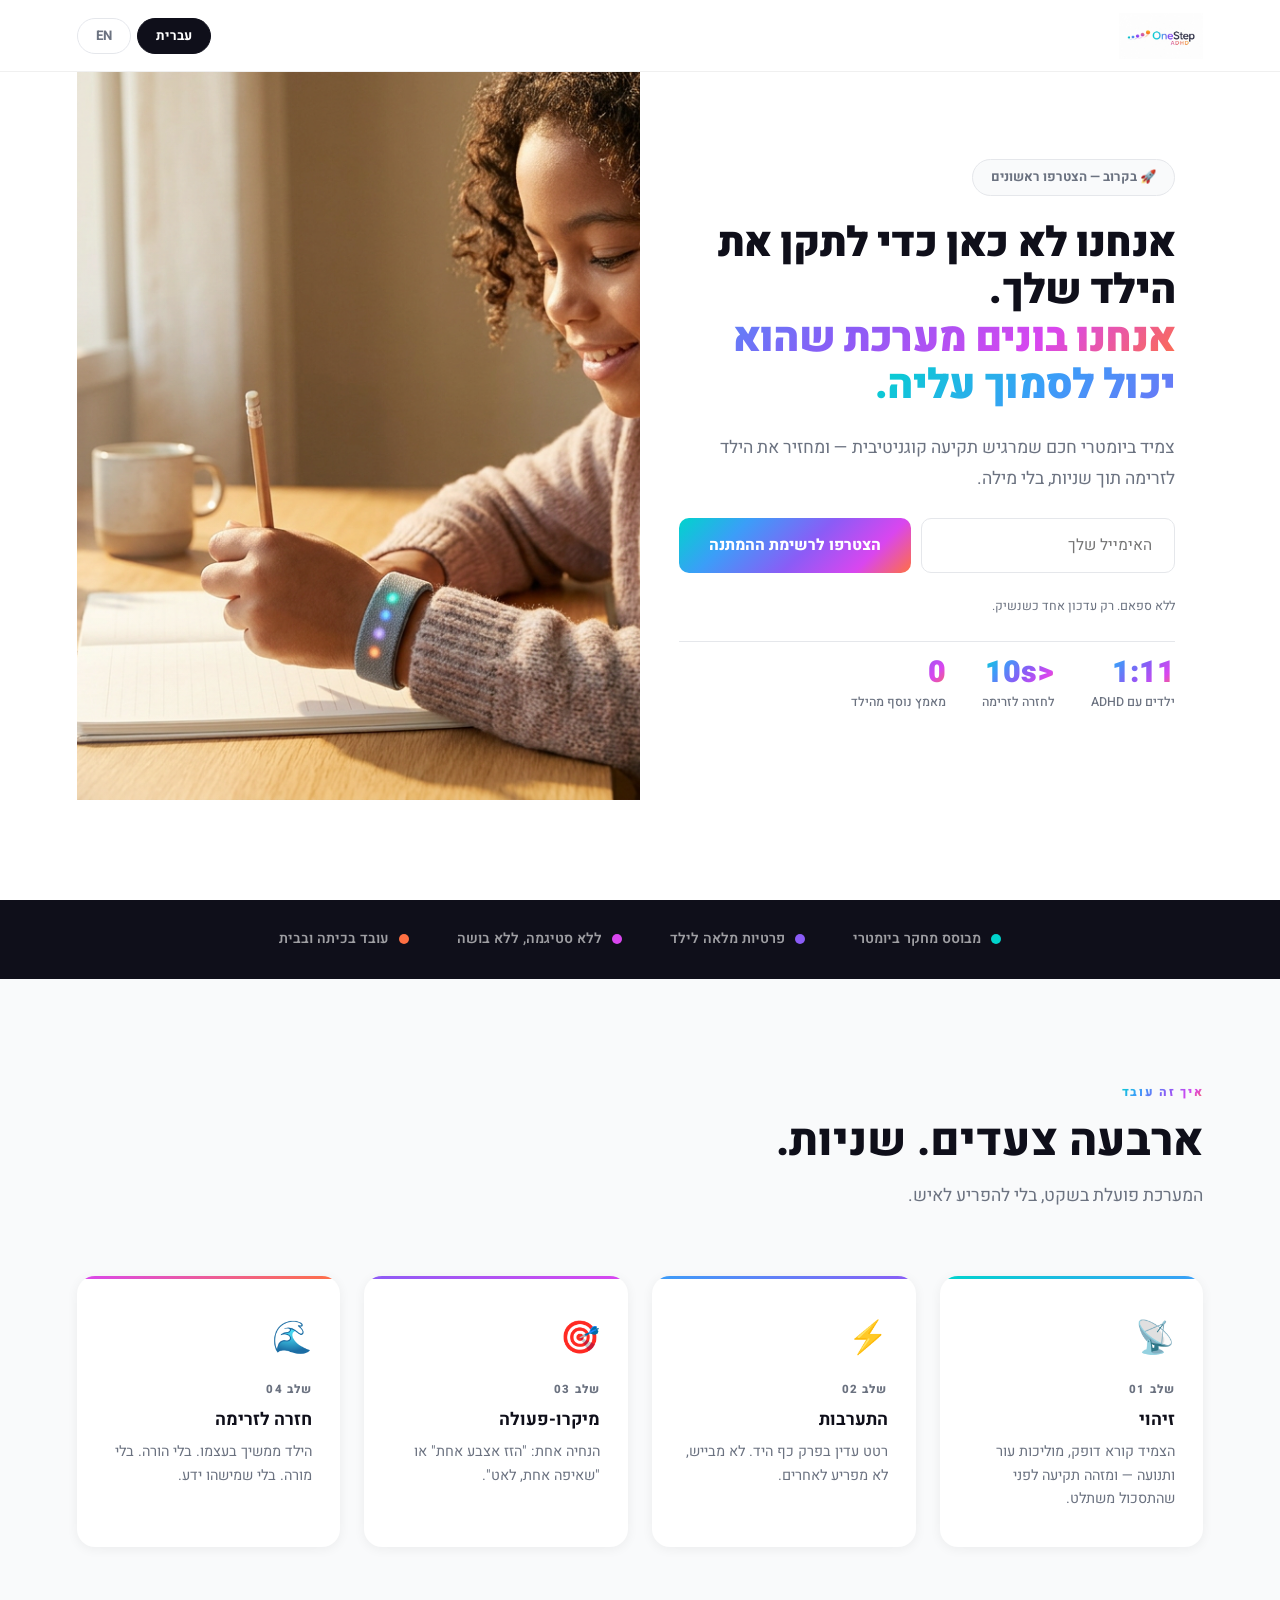
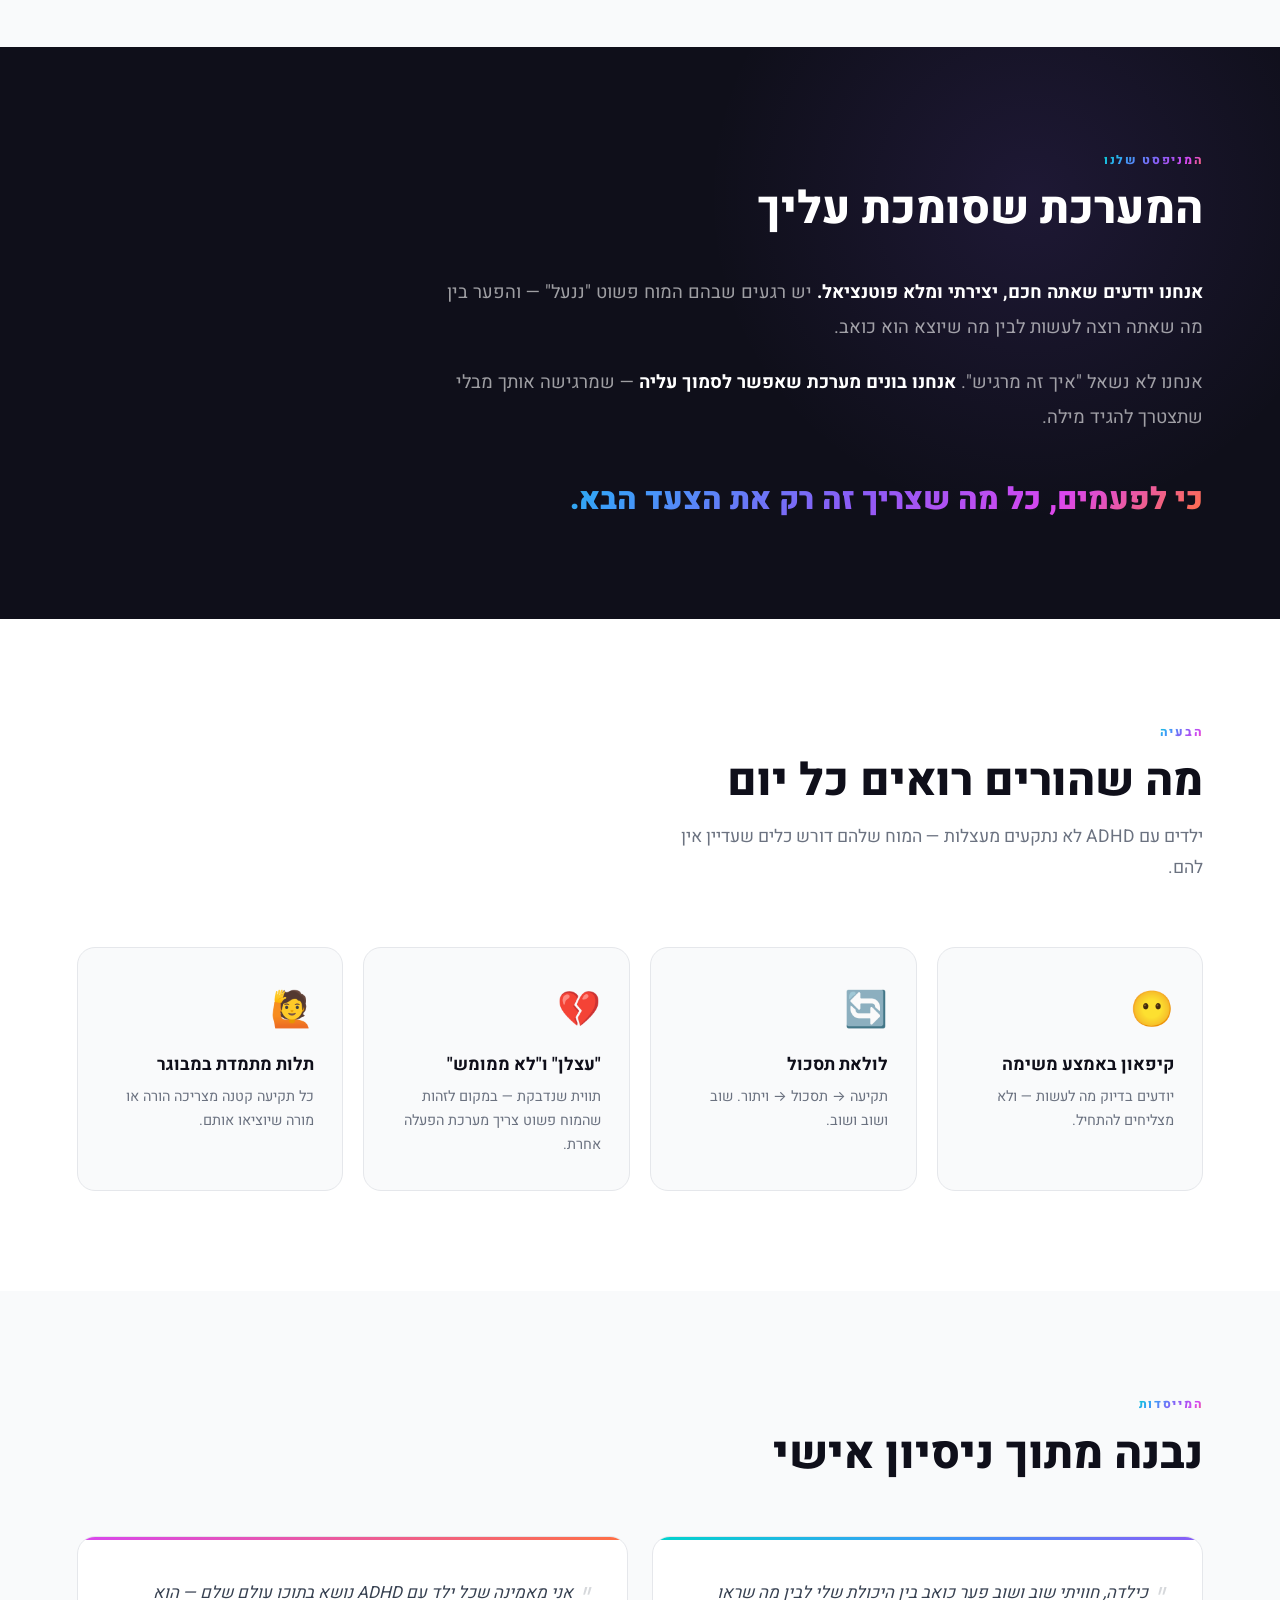
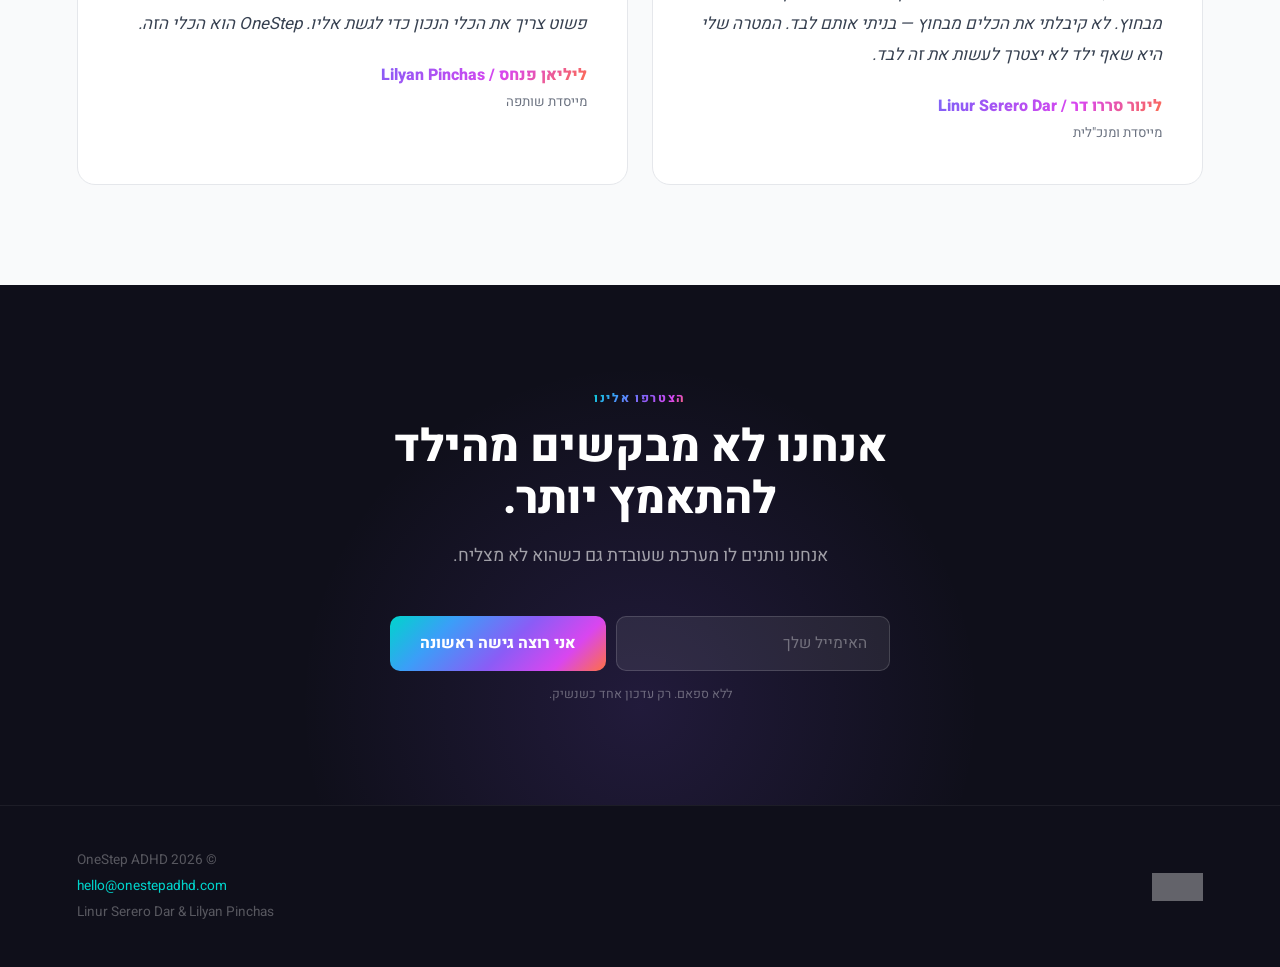
==== commit f1830d56: "Fix badge overlap and image crop Made-with: Cursor" ====
--- a/docs/index.html
+++ b/docs/index.html
@@ -25,47 +25,49 @@
 <section class="hero">
   <div class="hero-content">
     <div class="hero-badge">
-      <span></span>
-      <span class="t" data-he="בקרוב — הצטרפו ראשונים" data-en="Coming Soon — Be First"></span>
+      <span class="t" data-he="🚀 בקרוב — הצטרפו ראשונים" data-en="🚀 Coming Soon — Be First">🚀 בקרוב — הצטרפו ראשונים</span>
     </div>
 
     <h1 class="t"
       data-he='אנחנו לא כאן כדי לתקן את הילד שלך.<br><span class="grad-text">אנחנו בונים מערכת שהוא יכול לסמוך עליה.</span>'
       data-en='We&rsquo;re not here to fix your child.<br><span class="grad-text">We&rsquo;re building a system they can rely on.</span>'>
+      אנחנו לא כאן כדי לתקן את הילד שלך.<br><span class="grad-text">אנחנו בונים מערכת שהוא יכול לסמוך עליה.</span>
     </h1>
 
     <p class="hero-sub t"
        data-he="צמיד ביומטרי חכם שמרגיש תקיעה קוגניטיבית — ומחזיר את הילד לזרימה תוך שניות, בלי מילה."
-       data-en="A smart biometric wristband that senses cognitive stuckness — and brings your child back to flow in seconds, without a word."></p>
+       data-en="A smart biometric wristband that senses cognitive stuckness — and brings your child back to flow in seconds, without a word.">
+      צמיד ביומטרי חכם שמרגיש תקיעה קוגניטיבית — ומחזיר את הילד לזרימה תוך שניות, בלי מילה.
+    </p>
 
     <form class="waitlist-form" onsubmit="submitForm(event,'hero-success','email-hero')" style="justify-content:flex-start; margin:0;">
-      <input type="email" id="email-hero" required class="t"
+      <input type="email" id="email-hero" required
+             placeholder="האימייל שלך"
              data-he-placeholder="האימייל שלך"
-             data-en-placeholder="Your email address"
-             placeholder="האימייל שלך" />
+             data-en-placeholder="Your email address" />
       <button type="submit" class="btn-primary t"
               data-he="הצטרפו לרשימת ההמתנה"
-              data-en="Join the Waitlist"></button>
+              data-en="Join the Waitlist">הצטרפו לרשימת ההמתנה</button>
     </form>
-    <div class="success-msg t" id="hero-success"
+    <div class="success-msg" id="hero-success"
          data-he="תודה! נעדכן אותך ראשון/ה 🎉"
          data-en="You're on the list! 🎉"></div>
     <p class="form-note t"
        data-he="ללא ספאם. רק עדכון אחד כשנשיק."
-       data-en="No spam. One update when we launch."></p>
+       data-en="No spam. One update when we launch.">ללא ספאם. רק עדכון אחד כשנשיק.</p>
 
     <div class="hero-stats">
       <div class="stat">
         <div class="stat-num">1:11</div>
-        <div class="stat-label t" data-he="ילדים עם ADHD" data-en="children with ADHD"></div>
+        <div class="stat-label t" data-he="ילדים עם ADHD" data-en="children with ADHD">ילדים עם ADHD</div>
       </div>
       <div class="stat">
         <div class="stat-num">&lt;10s</div>
-        <div class="stat-label t" data-he="לחזרה לזרימה" data-en="back to flow"></div>
+        <div class="stat-label t" data-he="לחזרה לזרימה" data-en="back to flow">לחזרה לזרימה</div>
       </div>
       <div class="stat">
         <div class="stat-num">0</div>
-        <div class="stat-label t" data-he="מאמץ נוסף מהילד" data-en="extra effort required"></div>
+        <div class="stat-label t" data-he="מאמץ נוסף מהילד" data-en="extra effort required">מאמץ נוסף מהילד</div>
       </div>
     </div>
   </div>
@@ -79,59 +81,59 @@
 <div class="trust-bar">
   <div class="trust-item">
     <div class="dot"></div>
-    <span class="t" data-he="מבוסס מחקר ביומטרי" data-en="Biometric research-based"></span>
-  </div>
-  <div class="trust-item">
-    <div class="dot"></div>
-    <span class="t" data-he="פרטיות מלאה לילד" data-en="Full child privacy"></span>
-  </div>
-  <div class="trust-item">
-    <div class="dot"></div>
-    <span class="t" data-he="ללא סטיגמה, ללא בושה" data-en="No stigma, no shame"></span>
-  </div>
-  <div class="trust-item">
-    <div class="dot"></div>
-    <span class="t" data-he="עובד בכיתה ובבית" data-en="Works at school & home"></span>
+    <span class="t" data-he="מבוסס מחקר ביומטרי" data-en="Biometric research-based">מבוסס מחקר ביומטרי</span>
+  </div>
+  <div class="trust-item">
+    <div class="dot"></div>
+    <span class="t" data-he="פרטיות מלאה לילד" data-en="Full child privacy">פרטיות מלאה לילד</span>
+  </div>
+  <div class="trust-item">
+    <div class="dot"></div>
+    <span class="t" data-he="ללא סטיגמה, ללא בושה" data-en="No stigma, no shame">ללא סטיגמה, ללא בושה</span>
+  </div>
+  <div class="trust-item">
+    <div class="dot"></div>
+    <span class="t" data-he="עובד בכיתה ובבית" data-en="Works at school &amp; home">עובד בכיתה ובבית</span>
   </div>
 </div>
 
 <!-- ── HOW IT WORKS ─────────────────────────────────────────── -->
 <section class="how">
   <div class="how-header fade-up">
-    <div class="section-label t" data-he="איך זה עובד" data-en="How It Works"></div>
-    <h2 class="t" data-he="ארבעה צעדים. שניות." data-en="Four steps. Seconds."></h2>
+    <div class="section-label t" data-he="איך זה עובד" data-en="How It Works">איך זה עובד</div>
+    <h2 class="t" data-he="ארבעה צעדים. שניות." data-en="Four steps. Seconds.">ארבעה צעדים. שניות.</h2>
     <p class="section-sub t" style="margin-top:14px;"
        data-he="המערכת פועלת בשקט, בלי להפריע לאיש."
-       data-en="The system works quietly, without disturbing anyone."></p>
+       data-en="The system works quietly, without disturbing anyone.">המערכת פועלת בשקט, בלי להפריע לאיש.</p>
   </div>
   <div class="steps">
     <div class="step fade-up">
       <div class="step-line"></div>
       <div class="step-icon">📡</div>
-      <div class="step-num t" data-he="שלב 01" data-en="Step 01"></div>
-      <h3 class="t" data-he="זיהוי" data-en="Detect"></h3>
-      <p class="t" data-he="הצמיד קורא דופק, מוליכות עור ותנועה — ומזהה תקיעה לפני שהתסכול משתלט." data-en="The wristband reads heart rate, skin conductance and movement — detecting stuckness before frustration takes over."></p>
+      <div class="step-num t" data-he="שלב 01" data-en="Step 01">שלב 01</div>
+      <h3 class="t" data-he="זיהוי" data-en="Detect">זיהוי</h3>
+      <p class="t" data-he="הצמיד קורא דופק, מוליכות עור ותנועה — ומזהה תקיעה לפני שהתסכול משתלט." data-en="The wristband reads heart rate, skin conductance and movement — detecting stuckness before frustration takes over.">הצמיד קורא דופק, מוליכות עור ותנועה — ומזהה תקיעה לפני שהתסכול משתלט.</p>
     </div>
     <div class="step fade-up">
       <div class="step-line"></div>
       <div class="step-icon">⚡</div>
-      <div class="step-num t" data-he="שלב 02" data-en="Step 02"></div>
-      <h3 class="t" data-he="התערבות" data-en="Interrupt"></h3>
-      <p class="t" data-he="רטט עדין בפרק כף היד. לא מבייש, לא מפריע לאחרים." data-en="A gentle wrist vibration. Discreet, private, no words needed."></p>
+      <div class="step-num t" data-he="שלב 02" data-en="Step 02">שלב 02</div>
+      <h3 class="t" data-he="התערבות" data-en="Interrupt">התערבות</h3>
+      <p class="t" data-he="רטט עדין בפרק כף היד. לא מבייש, לא מפריע לאחרים." data-en="A gentle wrist vibration. Discreet, private, no words needed.">רטט עדין בפרק כף היד. לא מבייש, לא מפריע לאחרים.</p>
     </div>
     <div class="step fade-up">
       <div class="step-line"></div>
       <div class="step-icon">🎯</div>
-      <div class="step-num t" data-he="שלב 03" data-en="Step 03"></div>
-      <h3 class="t" data-he="מיקרו-פעולה" data-en="Micro-action"></h3>
-      <p class="t" data-he='הנחיה אחת: "הזז אצבע אחת" או "שאיפה אחת, לאט".' data-en='"Move one finger" or "one slow breath." One simple cue.'></p>
+      <div class="step-num t" data-he="שלב 03" data-en="Step 03">שלב 03</div>
+      <h3 class="t" data-he="מיקרו-פעולה" data-en="Micro-action">מיקרו-פעולה</h3>
+      <p class="t" data-he='הנחיה אחת: "הזז אצבע אחת" או "שאיפה אחת, לאט".' data-en='"Move one finger" or "one slow breath." One simple cue.'>הנחיה אחת: "הזז אצבע אחת" או "שאיפה אחת, לאט".</p>
     </div>
     <div class="step fade-up">
       <div class="step-line"></div>
       <div class="step-icon">🌊</div>
-      <div class="step-num t" data-he="שלב 04" data-en="Step 04"></div>
-      <h3 class="t" data-he="חזרה לזרימה" data-en="Back to flow"></h3>
-      <p class="t" data-he="הילד ממשיך בעצמו. בלי הורה. בלי מורה. בלי שמישהו ידע." data-en="The child continues alone. No parent, no teacher, no one needs to know."></p>
+      <div class="step-num t" data-he="שלב 04" data-en="Step 04">שלב 04</div>
+      <h3 class="t" data-he="חזרה לזרימה" data-en="Back to flow">חזרה לזרימה</h3>
+      <p class="t" data-he="הילד ממשיך בעצמו. בלי הורה. בלי מורה. בלי שמישהו ידע." data-en="The child continues alone. No parent, no teacher, no one needs to know.">הילד ממשיך בעצמו. בלי הורה. בלי מורה. בלי שמישהו ידע.</p>
     </div>
   </div>
 </section>
@@ -139,49 +141,57 @@
 <!-- ── MANIFESTO ───────────────────────────────────────────── -->
 <section class="manifesto">
   <div class="manifesto-inner fade-up">
-    <div class="section-label t" data-he="המניפסט שלנו" data-en="Our Manifesto"></div>
-    <h2 class="t" data-he="המערכת שסומכת עליך" data-en="The System That Trusts You"></h2>
+    <div class="section-label t" data-he="המניפסט שלנו" data-en="Our Manifesto">המניפסט שלנו</div>
+    <h2 class="t" data-he="המערכת שסומכת עליך" data-en="The System That Trusts You">המערכת שסומכת עליך</h2>
     <p class="manifesto-line t"
        data-he='<strong>אנחנו יודעים שאתה חכם, יצירתי ומלא פוטנציאל.</strong> יש רגעים שבהם המוח פשוט "ננעל" — והפער בין מה שאתה רוצה לעשות לבין מה שיוצא הוא כואב.'
-       data-en='<strong>We know you are smart, creative, and full of potential.</strong> There are moments when the brain simply locks up — and the gap between what you want to do and what comes out is painful.'></p>
+       data-en='<strong>We know you are smart, creative, and full of potential.</strong> There are moments when the brain simply locks up — and the gap between what you want to do and what comes out is painful.'>
+      <strong>אנחנו יודעים שאתה חכם, יצירתי ומלא פוטנציאל.</strong> יש רגעים שבהם המוח פשוט "ננעל" — והפער בין מה שאתה רוצה לעשות לבין מה שיוצא הוא כואב.
+    </p>
     <p class="manifesto-line t"
        data-he='אנחנו לא נשאל "איך זה מרגיש". <strong>אנחנו בונים מערכת שאפשר לסמוך עליה</strong> — שמרגישה אותך מבלי שתצטרך להגיד מילה.'
-       data-en='We won&rsquo;t ask "how does that feel." <strong>We are building a system you can rely on</strong> — one that senses you without a single word.'></p>
+       data-en='We won&rsquo;t ask "how does that feel." <strong>We are building a system you can rely on</strong> — one that senses you without a single word.'>
+      אנחנו לא נשאל "איך זה מרגיש". <strong>אנחנו בונים מערכת שאפשר לסמוך עליה</strong> — שמרגישה אותך מבלי שתצטרך להגיד מילה.
+    </p>
     <span class="manifesto-big t"
        data-he="כי לפעמים, כל מה שצריך זה רק את הצעד הבא."
-       data-en="Because sometimes, all you need is just the next step."></span>
+       data-en="Because sometimes, all you need is just the next step.">
+      כי לפעמים, כל מה שצריך זה רק את הצעד הבא.
+    </span>
   </div>
 </section>
 
 <!-- ── PROBLEM ──────────────────────────────────────────────── -->
 <section>
   <div class="problem-header fade-up">
-    <div class="section-label t" data-he="הבעיה" data-en="The Problem"></div>
-    <h2 class="t" data-he="מה שהורים רואים כל יום" data-en="What Parents See Every Day"></h2>
+    <div class="section-label t" data-he="הבעיה" data-en="The Problem">הבעיה</div>
+    <h2 class="t" data-he="מה שהורים רואים כל יום" data-en="What Parents See Every Day">מה שהורים רואים כל יום</h2>
     <p class="section-sub t" style="margin-top:14px;"
        data-he="ילדים עם ADHD לא נתקעים מעצלות — המוח שלהם דורש כלים שעדיין אין להם."
-       data-en="Children with ADHD don't get stuck from laziness — their brain needs tools it doesn't yet have."></p>
+       data-en="Children with ADHD don't get stuck from laziness — their brain needs tools it doesn't yet have.">
+      ילדים עם ADHD לא נתקעים מעצלות — המוח שלהם דורש כלים שעדיין אין להם.
+    </p>
   </div>
   <div class="problem-cards">
     <div class="problem-card fade-up">
       <div class="icon">😶</div>
-      <h3 class="t" data-he="קיפאון באמצע משימה" data-en="Freeze mid-task"></h3>
-      <p class="t" data-he="יודעים בדיוק מה לעשות — ולא מצליחים להתחיל." data-en="Know exactly what to do — but cannot start."></p>
+      <h3 class="t" data-he="קיפאון באמצע משימה" data-en="Freeze mid-task">קיפאון באמצע משימה</h3>
+      <p class="t" data-he="יודעים בדיוק מה לעשות — ולא מצליחים להתחיל." data-en="Know exactly what to do — but cannot start.">יודעים בדיוק מה לעשות — ולא מצליחים להתחיל.</p>
     </div>
     <div class="problem-card fade-up">
       <div class="icon">🔄</div>
-      <h3 class="t" data-he="לולאת תסכול" data-en="The frustration loop"></h3>
-      <p class="t" data-he="תקיעה → תסכול → ויתור. שוב ושוב ושוב." data-en="Stuck → frustrated → give up. Over and over."></p>
+      <h3 class="t" data-he="לולאת תסכול" data-en="The frustration loop">לולאת תסכול</h3>
+      <p class="t" data-he="תקיעה → תסכול → ויתור. שוב ושוב ושוב." data-en="Stuck → frustrated → give up. Over and over.">תקיעה → תסכול → ויתור. שוב ושוב ושוב.</p>
     </div>
     <div class="problem-card fade-up">
       <div class="icon">💔</div>
-      <h3 class="t" data-he='"עצלן" ו"לא ממומש"' data-en='"Lazy" and "unrealized"'></h3>
-      <p class="t" data-he="תווית שנדבקת — במקום לזהות שהמוח פשוט צריך מערכת הפעלה אחרת." data-en="A label that sticks — instead of recognizing the brain needs a different operating system."></p>
+      <h3 class="t" data-he='"עצלן" ו"לא ממומש"' data-en='"Lazy" and "unrealized"'>"עצלן" ו"לא ממומש"</h3>
+      <p class="t" data-he="תווית שנדבקת — במקום לזהות שהמוח פשוט צריך מערכת הפעלה אחרת." data-en="A label that sticks — instead of recognizing the brain needs a different operating system.">תווית שנדבקת — במקום לזהות שהמוח פשוט צריך מערכת הפעלה אחרת.</p>
     </div>
     <div class="problem-card fade-up">
       <div class="icon">🙋</div>
-      <h3 class="t" data-he="תלות מתמדת במבוגר" data-en="Constant adult dependence"></h3>
-      <p class="t" data-he="כל תקיעה קטנה מצריכה הורה או מורה שיוציאו אותם." data-en="Every small stuck moment needs a parent or teacher to pull them out."></p>
+      <h3 class="t" data-he="תלות מתמדת במבוגר" data-en="Constant adult dependence">תלות מתמדת במבוגר</h3>
+      <p class="t" data-he="כל תקיעה קטנה מצריכה הורה או מורה שיוציאו אותם." data-en="Every small stuck moment needs a parent or teacher to pull them out.">כל תקיעה קטנה מצריכה הורה או מורה שיוציאו אותם.</p>
     </div>
   </div>
 </section>
@@ -189,23 +199,27 @@
 <!-- ── FOUNDERS ─────────────────────────────────────────────── -->
 <section class="founders">
   <div class="founders-header fade-up">
-    <div class="section-label t" data-he="המייסדות" data-en="The Founders"></div>
-    <h2 class="t" data-he="נבנה מתוך ניסיון אישי" data-en="Built from personal experience"></h2>
+    <div class="section-label t" data-he="המייסדות" data-en="The Founders">המייסדות</div>
+    <h2 class="t" data-he="נבנה מתוך ניסיון אישי" data-en="Built from personal experience">נבנה מתוך ניסיון אישי</h2>
   </div>
   <div class="founders-grid">
     <div class="founder-card fade-up">
       <p class="founder-quote t"
          data-he="כילדה, חוויתי שוב ושוב פער כואב בין היכולת שלי לבין מה שראו מבחוץ. לא קיבלתי את הכלים מבחוץ — בניתי אותם לבד. המטרה שלי היא שאף ילד לא יצטרך לעשות את זה לבד."
-         data-en="As a child, I felt a painful gap between my abilities and what others saw. I never got the tools from outside — I built them myself. My goal: no child should ever have to do that alone."></p>
+         data-en="As a child, I felt a painful gap between my abilities and what others saw. I never got the tools from outside — I built them myself. My goal: no child should ever have to do that alone.">
+        כילדה, חוויתי שוב ושוב פער כואב בין היכולת שלי לבין מה שראו מבחוץ. לא קיבלתי את הכלים מבחוץ — בניתי אותם לבד. המטרה שלי היא שאף ילד לא יצטרך לעשות את זה לבד.
+      </p>
       <div class="founder-name">לינור סררו דר / Linur Serero Dar</div>
-      <div class="founder-title t" data-he="מייסדת ומנכ&quot;לית" data-en="Co-founder &amp; CEO"></div>
+      <div class="founder-title t" data-he="מייסדת ומנכ&quot;לית" data-en="Co-founder &amp; CEO">מייסדת ומנכ"לית</div>
     </div>
     <div class="founder-card fade-up">
       <p class="founder-quote t"
          data-he="אני מאמינה שכל ילד עם ADHD נושא בתוכו עולם שלם — הוא פשוט צריך את הכלי הנכון כדי לגשת אליו. OneStep הוא הכלי הזה."
-         data-en="I believe every child with ADHD carries a whole world inside — they just need the right tool to access it. OneStep is that tool."></p>
+         data-en="I believe every child with ADHD carries a whole world inside — they just need the right tool to access it. OneStep is that tool.">
+        אני מאמינה שכל ילד עם ADHD נושא בתוכו עולם שלם — הוא פשוט צריך את הכלי הנכון כדי לגשת אליו. OneStep הוא הכלי הזה.
+      </p>
       <div class="founder-name">ליליאן פנחס / Lilyan Pinchas</div>
-      <div class="founder-title t" data-he="מייסדת שותפה" data-en="Co-founder"></div>
+      <div class="founder-title t" data-he="מייסדת שותפה" data-en="Co-founder">מייסדת שותפה</div>
     </div>
   </div>
 </section>
@@ -213,29 +227,29 @@
 <!-- ── CTA ──────────────────────────────────────────────────── -->
 <section class="cta">
   <div class="cta-inner fade-up">
-    <div class="section-label t" data-he="הצטרפו אלינו" data-en="Join Us"></div>
+    <div class="section-label t" data-he="הצטרפו אלינו" data-en="Join Us">הצטרפו אלינו</div>
     <h2 class="t"
         data-he="אנחנו לא מבקשים מהילד להתאמץ יותר."
-        data-en="We don't ask your child to try harder."></h2>
+        data-en="We don't ask your child to try harder.">אנחנו לא מבקשים מהילד להתאמץ יותר.</h2>
     <p class="section-sub t"
        data-he="אנחנו נותנים לו מערכת שעובדת גם כשהוא לא מצליח."
-       data-en="We give them a system that works even when they can't."></p>
+       data-en="We give them a system that works even when they can't.">אנחנו נותנים לו מערכת שעובדת גם כשהוא לא מצליח.</p>
 
     <form class="waitlist-form" onsubmit="submitForm(event,'cta-success','email-cta')">
-      <input type="email" id="email-cta" required class="t"
+      <input type="email" id="email-cta" required
+             placeholder="האימייל שלך"
              data-he-placeholder="האימייל שלך"
-             data-en-placeholder="Your email address"
-             placeholder="האימייל שלך" />
+             data-en-placeholder="Your email address" />
       <button type="submit" class="btn-primary t"
               data-he="אני רוצה גישה ראשונה"
-              data-en="I want first access"></button>
+              data-en="I want first access">אני רוצה גישה ראשונה</button>
     </form>
-    <div class="success-msg t" id="cta-success"
+    <div class="success-msg" id="cta-success"
          data-he="נרשמת! נחזור אליך בקרוב 🎉"
          data-en="You're on the list! 🎉"></div>
     <p class="form-note t"
        data-he="ללא ספאם. רק עדכון אחד כשנשיק."
-       data-en="No spam. One email when we launch."></p>
+       data-en="No spam. One email when we launch.">ללא ספאם. רק עדכון אחד כשנשיק.</p>
   </div>
 </section>
 
@@ -251,11 +265,11 @@
 
 <script src="main.js"></script>
 <script>
-  // Scroll animations
-  const observer = new IntersectionObserver(entries => {
-    entries.forEach(e => { if (e.isIntersecting) e.target.classList.add('visible'); });
-  }, { threshold: 0.12 });
-  document.querySelectorAll('.fade-up').forEach(el => observer.observe(el));
+  document.querySelectorAll('.fade-up').forEach(el => {
+    new IntersectionObserver(([entry]) => {
+      if (entry.isIntersecting) el.classList.add('visible');
+    }, { threshold: 0.1 }).observe(el);
+  });
 </script>
 </body>
 </html>
--- a/docs/style.css
+++ b/docs/style.css
@@ -75,7 +75,7 @@
 
 h1, h2, h3 { color: var(--dark); line-height: 1.15; }
 
-h1 { font-size: clamp(2.4rem, 5vw, 4rem);   font-weight: 900; }
+h1 { font-size: clamp(1.8rem, 3.2vw, 2.8rem); font-weight: 900; }
 h2 { font-size: clamp(1.8rem, 3.5vw, 2.8rem); font-weight: 800; }
 h3 { font-size: 1.1rem; font-weight: 700; }
 
@@ -169,22 +169,23 @@
 /* ── 5. HERO ────────────────────────────────────────────────── */
 
 .hero {
-  min-height: 100vh;
+  height: 100vh;
+  min-height: 600px;
   padding-top: 72px;
   display: grid;
   grid-template-columns: 1fr 1fr;
-  align-items: center;
-  gap: 0;
   overflow: hidden;
   background: var(--white);
 }
 
 .hero-content {
-  padding: 80px 6% 80px 8%;
   display: flex;
   flex-direction: column;
+  justify-content: center;
   align-items: flex-start;
-  gap: 28px;
+  gap: 24px;
+  padding: 48px 5% 48px 7%;
+  min-width: 0;
 }
 
 .hero-badge {
@@ -198,45 +199,44 @@
   font-size: 0.82rem;
   font-weight: 700;
   color: var(--muted);
-}
-
-.hero-badge span {
-  display: inline-block;
-  width: 8px; height: 8px;
-  border-radius: 50%;
-  background: var(--grad-full);
-}
+  white-space: nowrap;
+  flex-shrink: 0;
+}
+
 
 .hero h1 {
-  max-width: 560px;
+  max-width: 520px;
   letter-spacing: -0.02em;
 }
 
 .hero-sub {
-  font-size: 1.15rem;
+  font-size: 1.1rem;
   color: var(--muted);
   max-width: 460px;
   line-height: 1.75;
 }
 
 .hero-image {
-  height: 100vh;
   position: relative;
   overflow: hidden;
+  height: 100%;
 }
 
 .hero-image img {
+  position: absolute;
+  inset: 0;
   width: 100%;
   height: 100%;
   object-fit: cover;
-  object-position: center top;
+  object-position: center 30%;
 }
 
 .hero-image::after {
   content: '';
   position: absolute;
   inset: 0;
-  background: linear-gradient(to left, transparent 60%, rgba(255,255,255,.3) 100%);
+  background: linear-gradient(to right, rgba(255,255,255,.2) 0%, transparent 40%);
+  z-index: 1;
 }
 
 /* Hero stats */
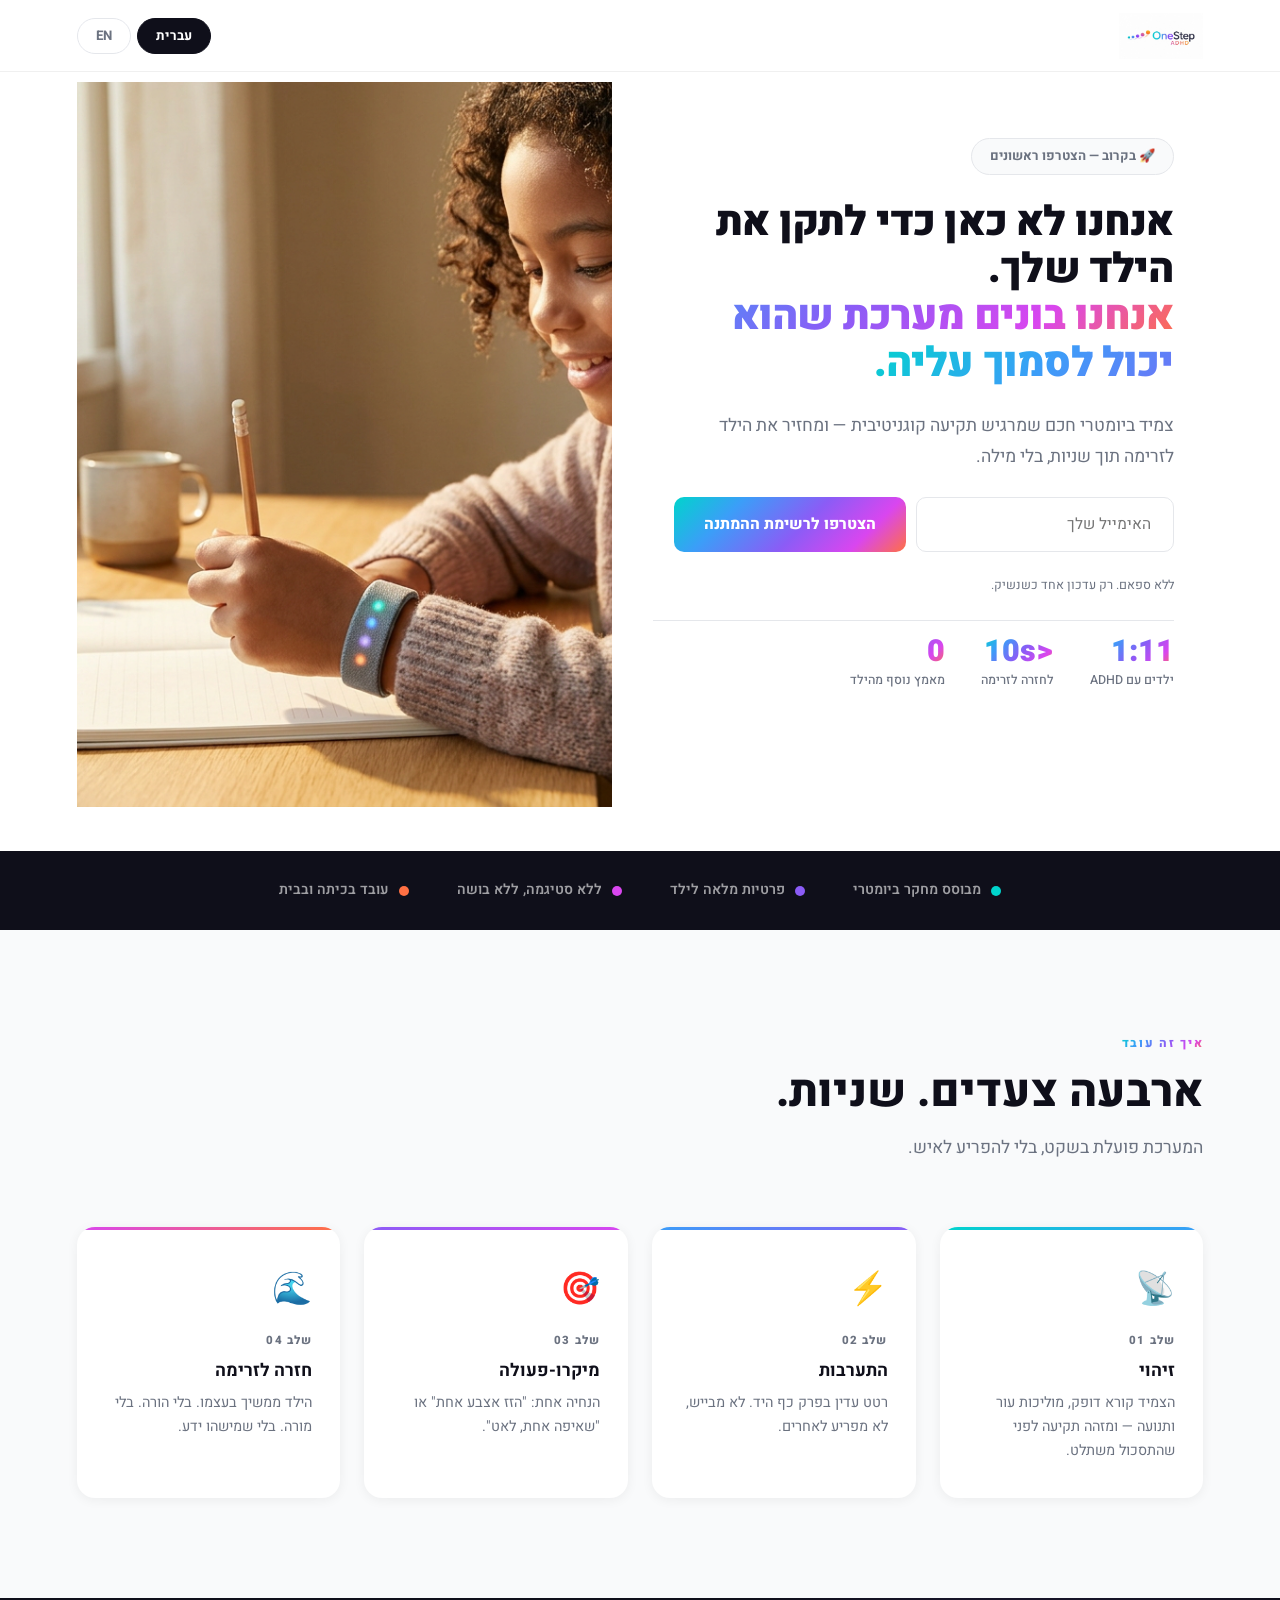
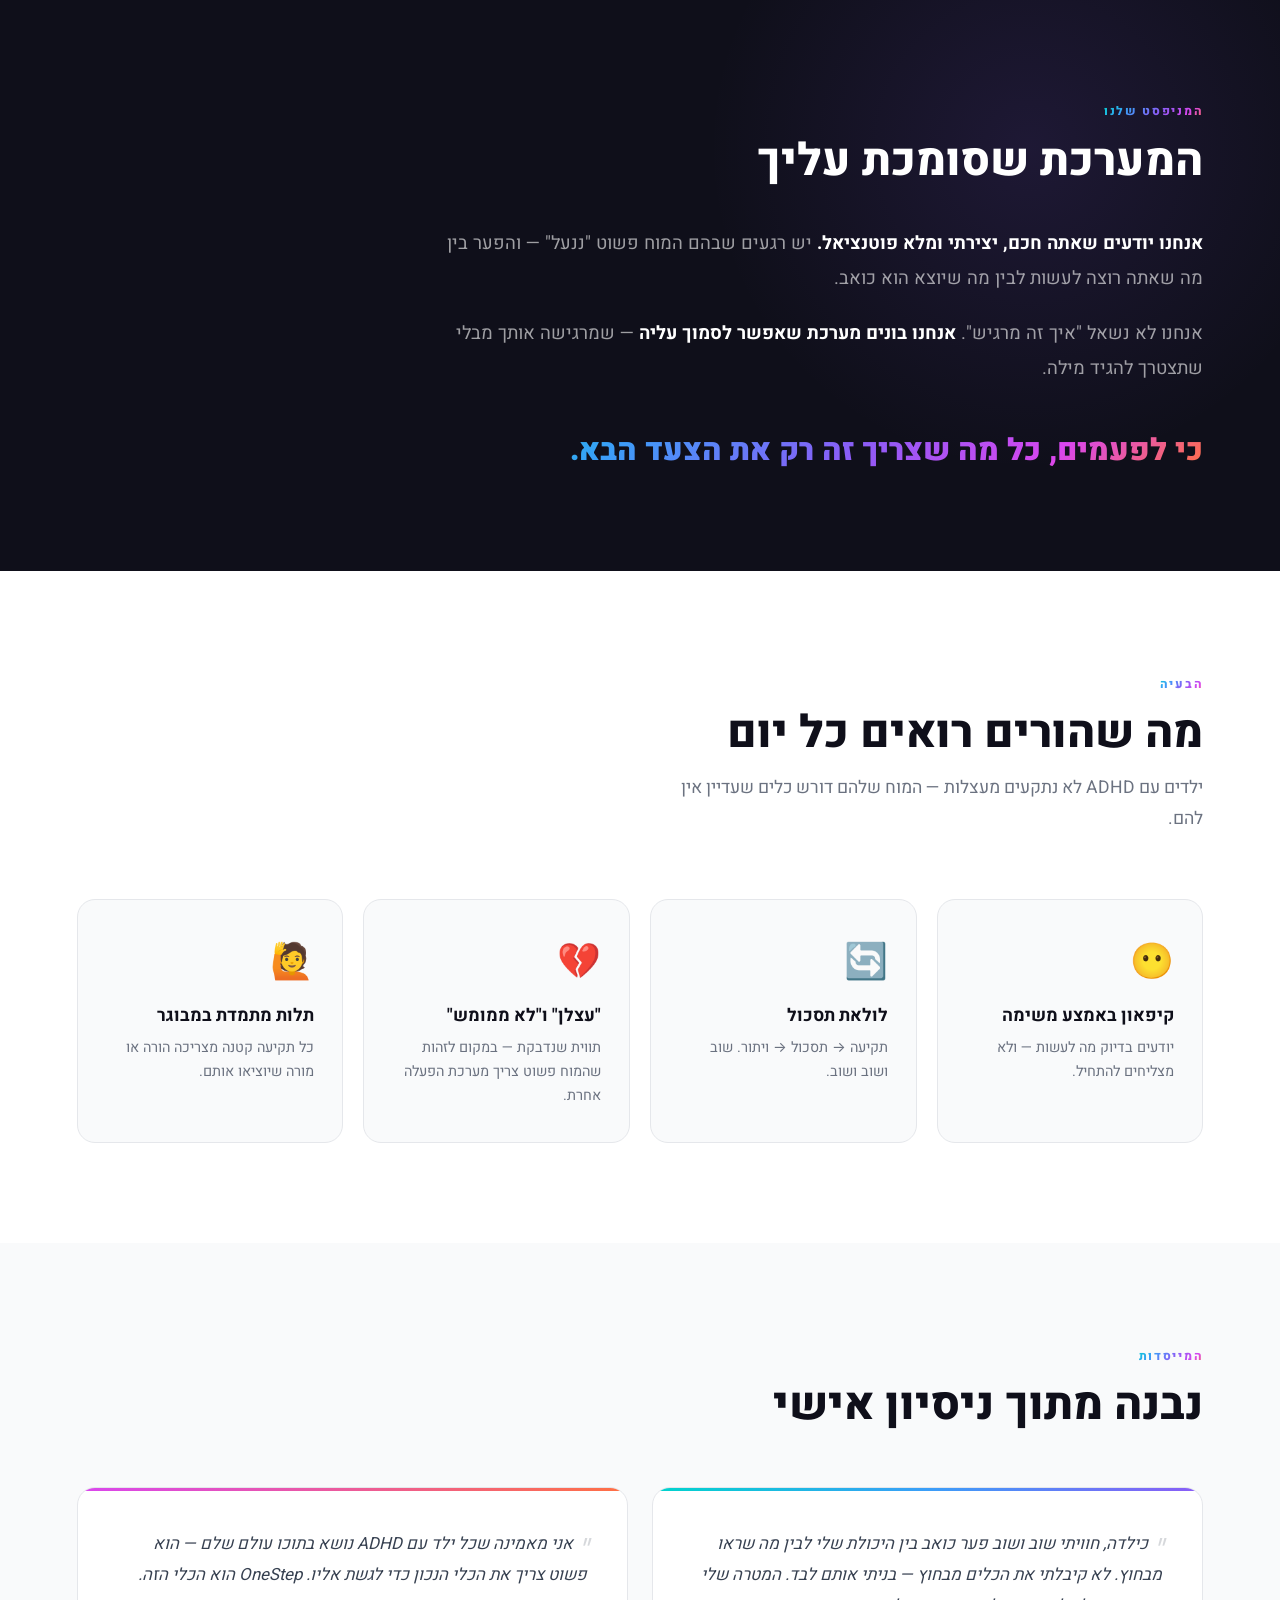
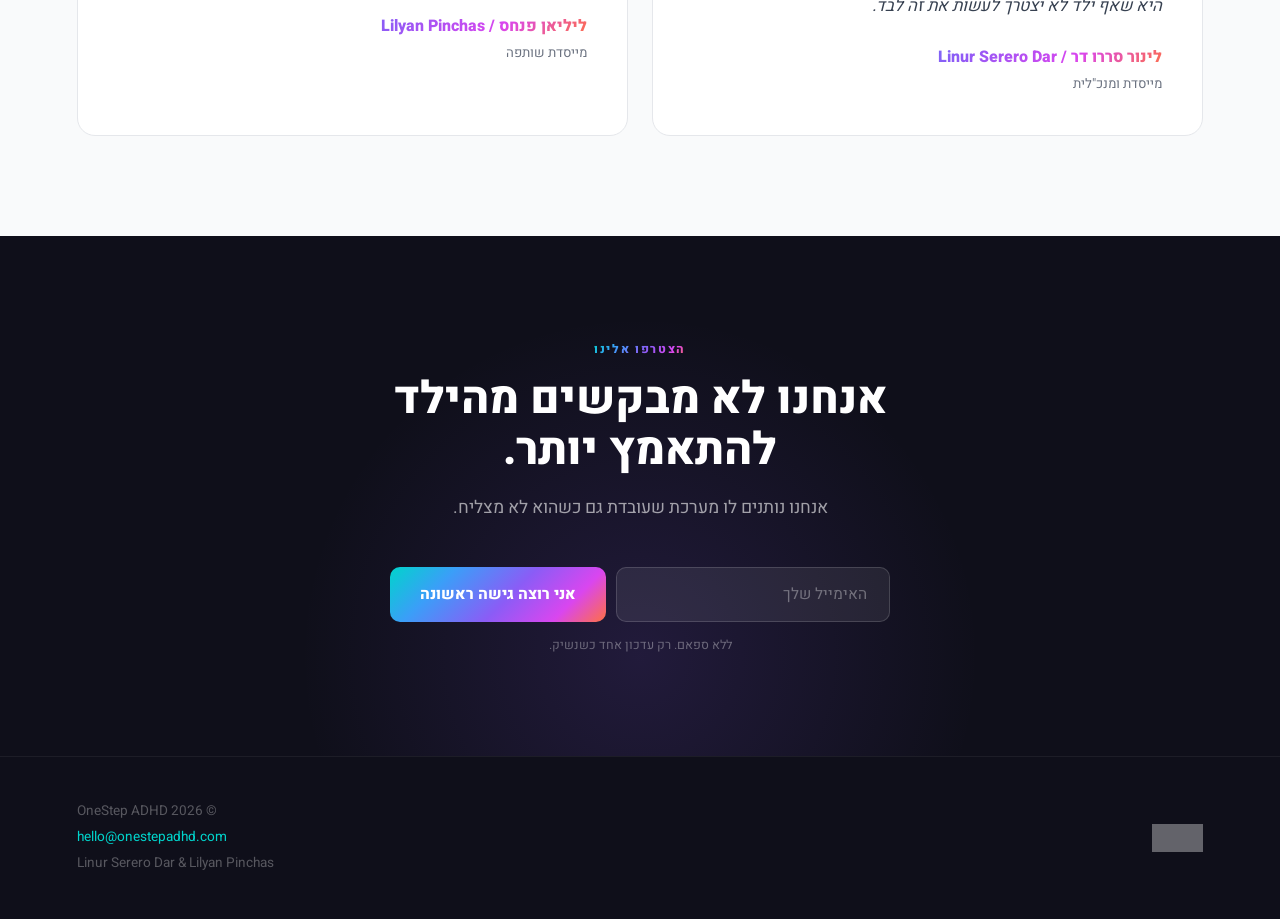
==== commit 2e6d51d5: "Fix hero/trust-bar overlap across viewports and bust CSS cache Made-with: Cursor" ====
--- a/docs/index.html
+++ b/docs/index.html
@@ -8,7 +8,7 @@
   <link rel="preconnect" href="https://fonts.googleapis.com" />
   <link rel="preconnect" href="https://fonts.gstatic.com" crossorigin />
   <link href="https://fonts.googleapis.com/css2?family=Heebo:wght@300;400;600;700;800;900&family=Inter:wght@300;400;600;700;800;900&display=swap" rel="stylesheet" />
-  <link rel="stylesheet" href="style.css" />
+  <link rel="stylesheet" href="style.css?v=20260429-1645" />
 </head>
 <body>
 
@@ -263,7 +263,7 @@
   </div>
 </footer>
 
-<script src="main.js"></script>
+<script src="main.js?v=20260429-1645"></script>
 <script>
   document.querySelectorAll('.fade-up').forEach(el => {
     new IntersectionObserver(([entry]) => {
--- a/docs/style.css
+++ b/docs/style.css
@@ -169,12 +169,12 @@
 /* ── 5. HERO ────────────────────────────────────────────────── */
 
 .hero {
-  height: 100vh;
-  min-height: 600px;
-  padding-top: 72px;
+  min-height: auto;
+  padding-top: 82px;
+  padding-bottom: 44px;
   display: grid;
-  grid-template-columns: 1fr 1fr;
-  overflow: hidden;
+  grid-template-columns: minmax(0, 1.05fr) minmax(0, 0.95fr);
+  align-items: stretch;
   background: var(--white);
 }
 
@@ -184,7 +184,7 @@
   justify-content: center;
   align-items: flex-start;
   gap: 24px;
-  padding: 48px 5% 48px 7%;
+  padding: 56px 5% 88px 7%;
   min-width: 0;
 }
 
@@ -219,7 +219,8 @@
 .hero-image {
   position: relative;
   overflow: hidden;
-  height: 100%;
+  min-height: 560px;
+  background: #f3f4f6;
 }
 
 .hero-image img {
@@ -228,15 +229,11 @@
   width: 100%;
   height: 100%;
   object-fit: cover;
-  object-position: center 30%;
+  object-position: center 22%;
 }
 
 .hero-image::after {
-  content: '';
-  position: absolute;
-  inset: 0;
-  background: linear-gradient(to right, rgba(255,255,255,.2) 0%, transparent 40%);
-  z-index: 1;
+  content: none;
 }
 
 /* Hero stats */
@@ -244,6 +241,7 @@
   display: flex;
   gap: 36px;
   padding-top: 16px;
+  margin-bottom: 28px;
   border-top: 1px solid var(--border);
   width: 100%;
 }
@@ -276,6 +274,12 @@
   justify-content: center;
   gap: 48px;
   flex-wrap: wrap;
+  position: relative;
+  z-index: 5;
+}
+
+.hero + .trust-bar {
+  margin-top: 0;
 }
 
 .trust-item {
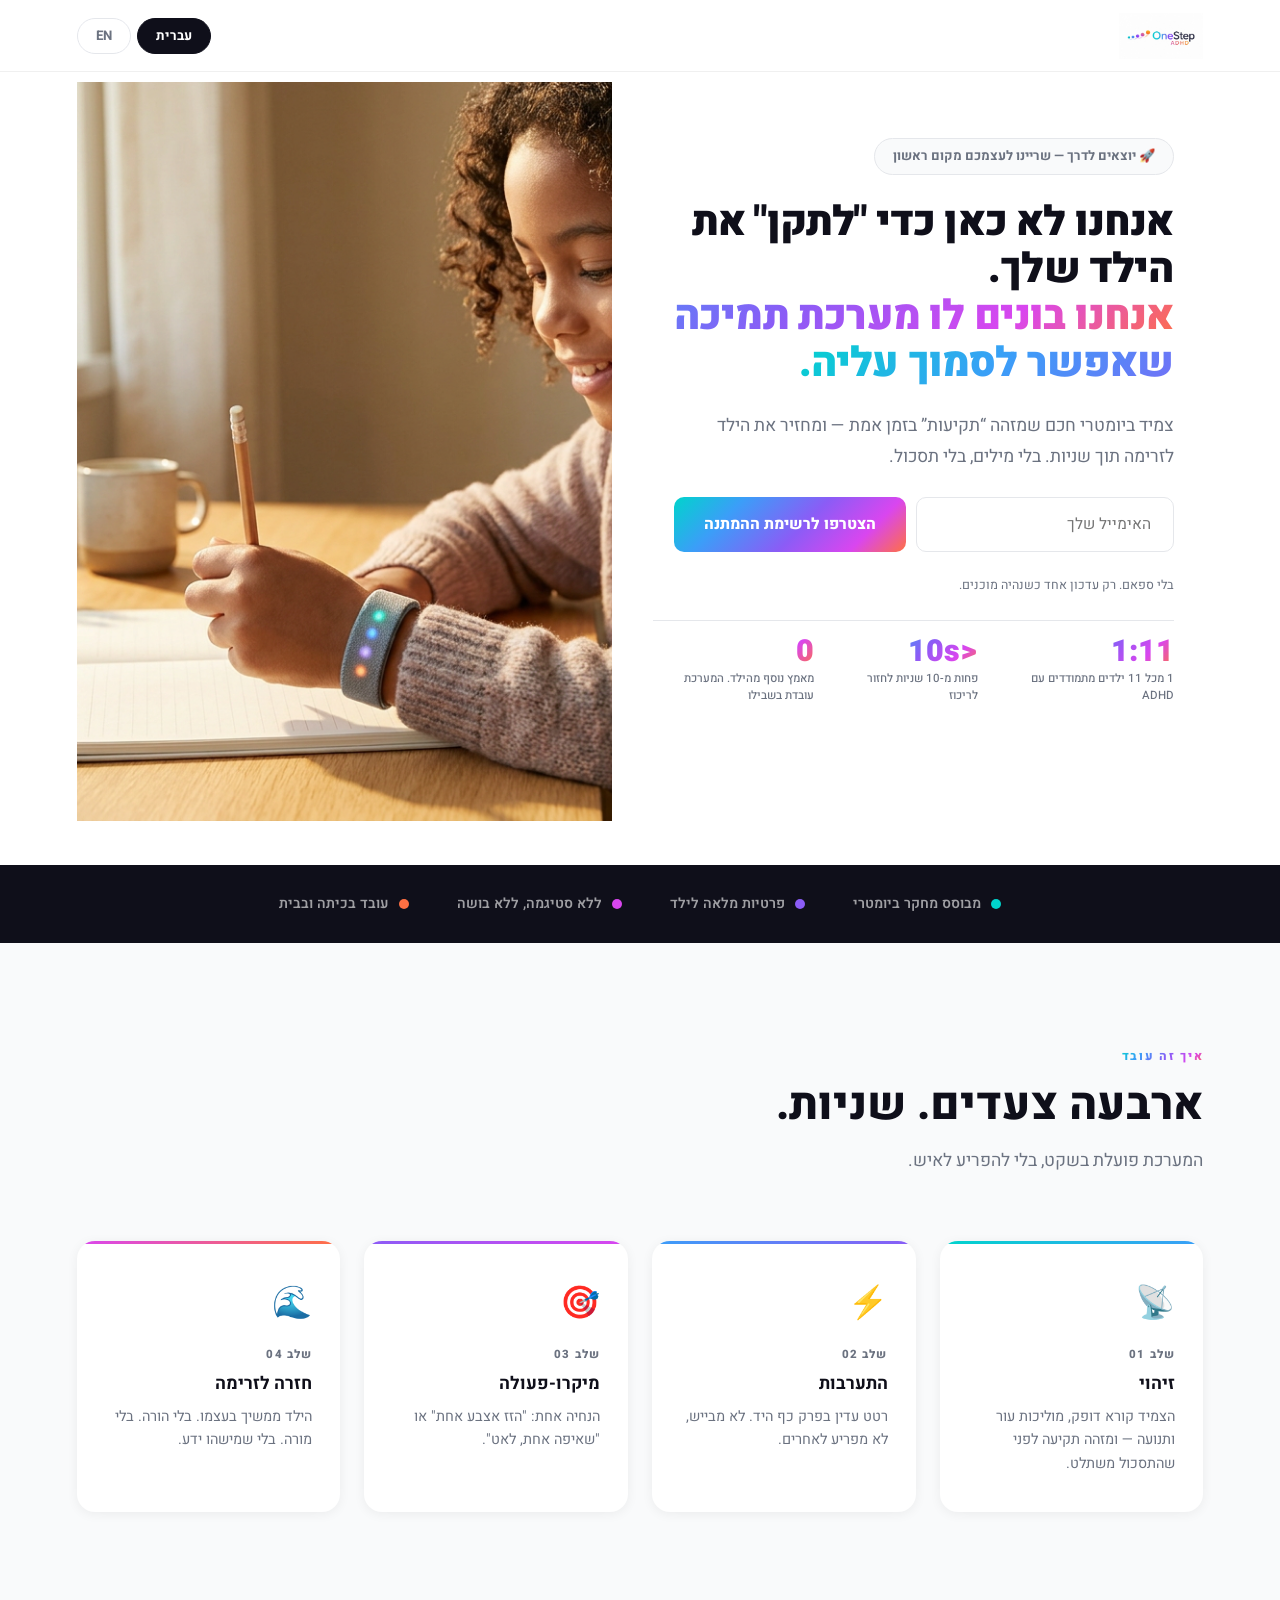
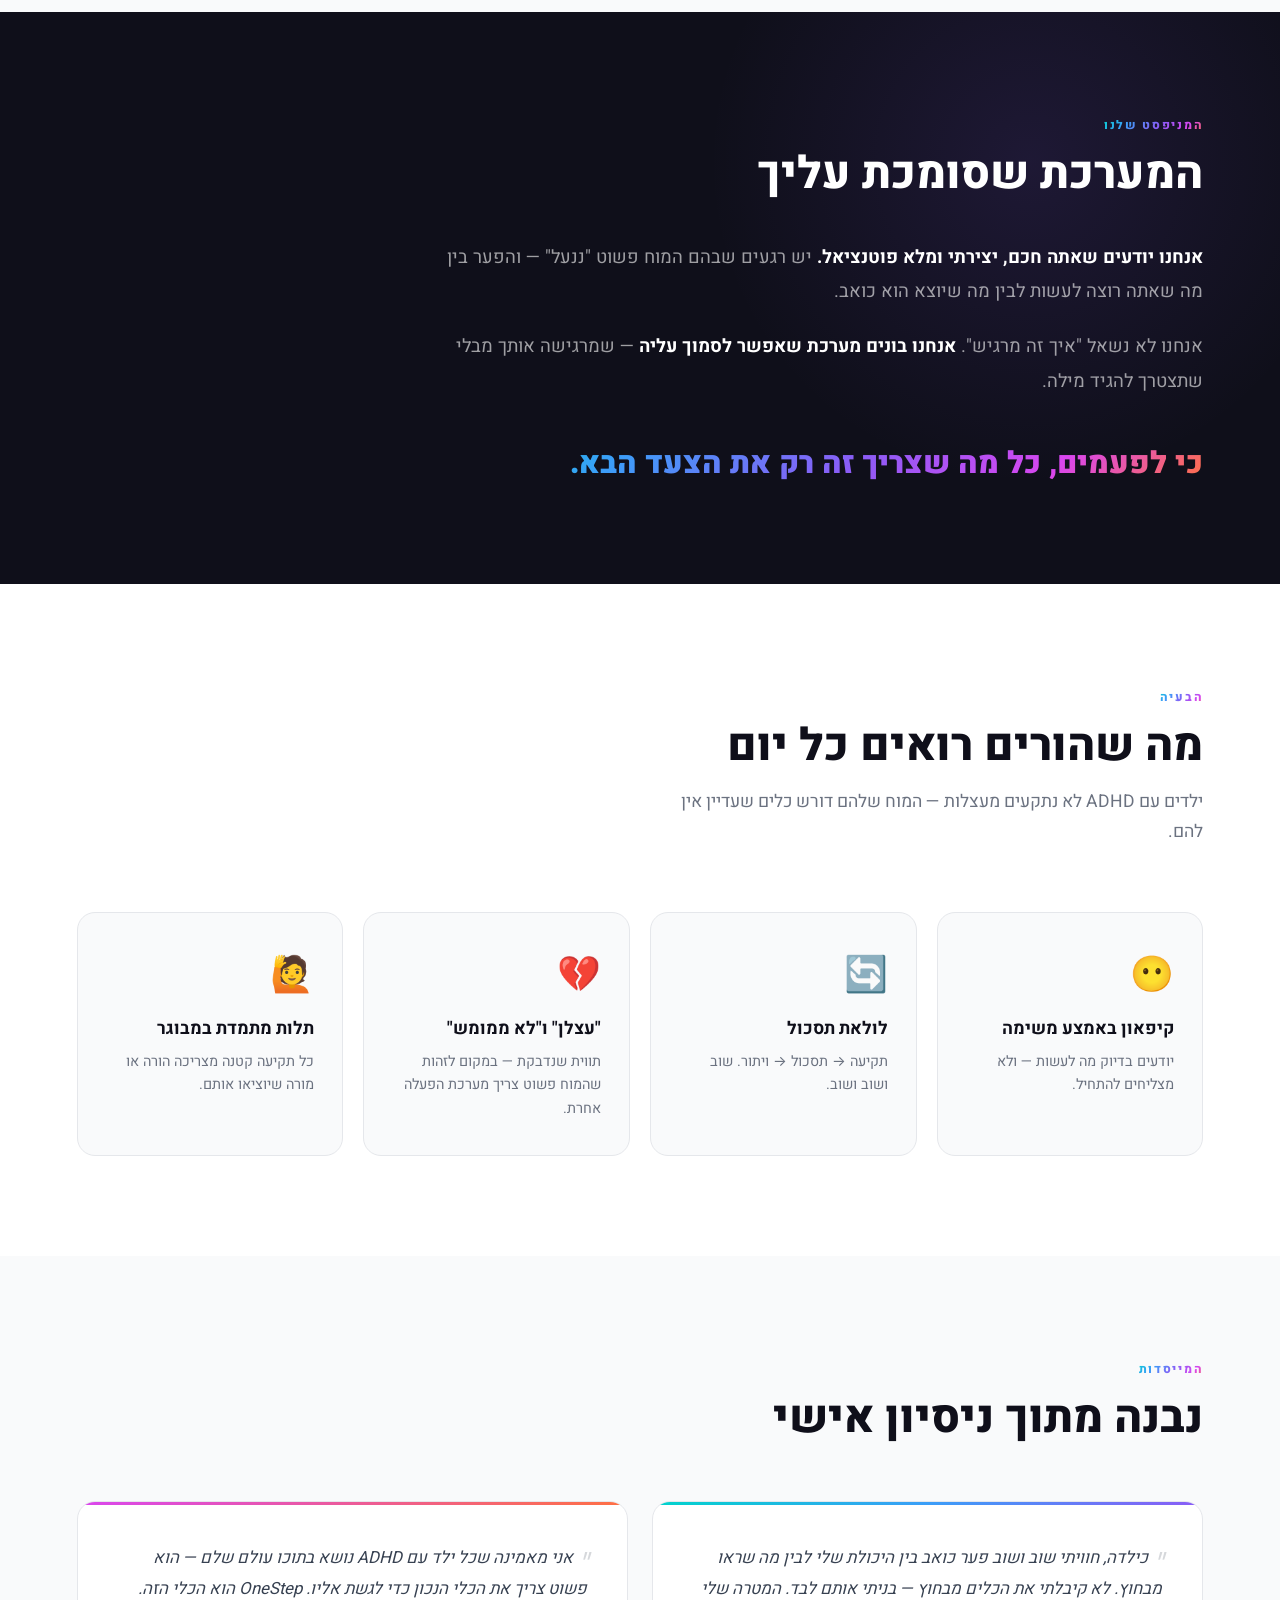
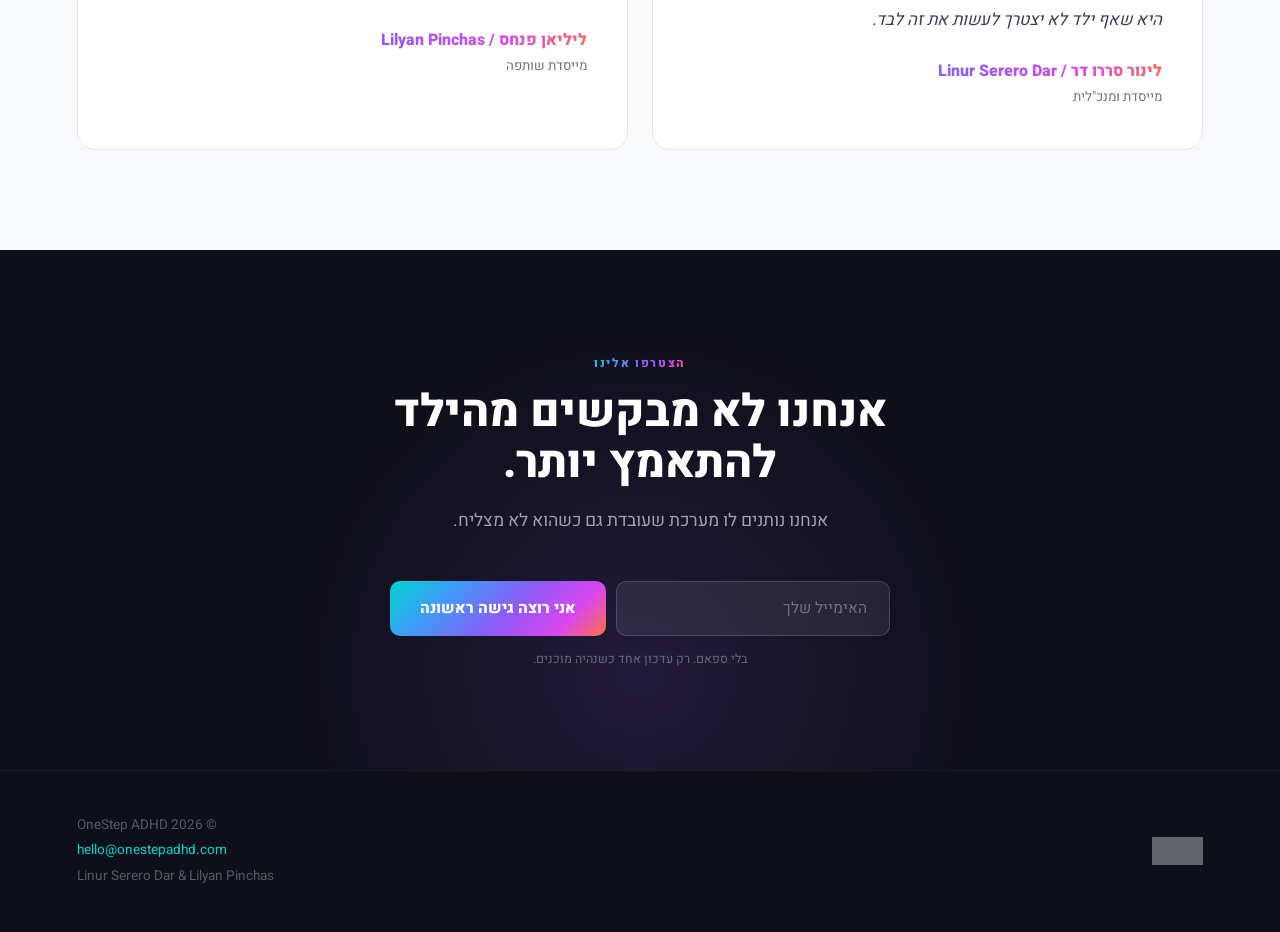
==== commit 02711968: "Update Hebrew copy: badge, manifesto, product, stats, form note Made-with: Cursor" ====
--- a/docs/index.html
+++ b/docs/index.html
@@ -8,7 +8,7 @@
   <link rel="preconnect" href="https://fonts.googleapis.com" />
   <link rel="preconnect" href="https://fonts.gstatic.com" crossorigin />
   <link href="https://fonts.googleapis.com/css2?family=Heebo:wght@300;400;600;700;800;900&family=Inter:wght@300;400;600;700;800;900&display=swap" rel="stylesheet" />
-  <link rel="stylesheet" href="style.css?v=20260429-1645" />
+  <link rel="stylesheet" href="style.css?v=20260429-1755" />
 </head>
 <body>
 
@@ -25,19 +25,19 @@
 <section class="hero">
   <div class="hero-content">
     <div class="hero-badge">
-      <span class="t" data-he="🚀 בקרוב — הצטרפו ראשונים" data-en="🚀 Coming Soon — Be First">🚀 בקרוב — הצטרפו ראשונים</span>
+      <span class="t" data-he="🚀 יוצאים לדרך — שריינו לעצמכם מקום ראשון" data-en="🚀 We&rsquo;re launching — book your first spot">🚀 יוצאים לדרך — שריינו לעצמכם מקום ראשון</span>
     </div>
 
     <h1 class="t"
-      data-he='אנחנו לא כאן כדי לתקן את הילד שלך.<br><span class="grad-text">אנחנו בונים מערכת שהוא יכול לסמוך עליה.</span>'
-      data-en='We&rsquo;re not here to fix your child.<br><span class="grad-text">We&rsquo;re building a system they can rely on.</span>'>
-      אנחנו לא כאן כדי לתקן את הילד שלך.<br><span class="grad-text">אנחנו בונים מערכת שהוא יכול לסמוך עליה.</span>
+      data-he='אנחנו לא כאן כדי "לתקן" את הילד שלך.<br><span class="grad-text">אנחנו בונים לו מערכת תמיכה שאפשר לסמוך עליה.</span>'
+      data-en='We&rsquo;re not here to &ldquo;fix&rdquo; your child.<br><span class="grad-text">We&rsquo;re building a support system he can rely on.</span>'>
+      אנחנו לא כאן כדי "לתקן" את הילד שלך.<br><span class="grad-text">אנחנו בונים לו מערכת תמיכה שאפשר לסמוך עליה.</span>
     </h1>
 
     <p class="hero-sub t"
-       data-he="צמיד ביומטרי חכם שמרגיש תקיעה קוגניטיבית — ומחזיר את הילד לזרימה תוך שניות, בלי מילה."
-       data-en="A smart biometric wristband that senses cognitive stuckness — and brings your child back to flow in seconds, without a word.">
-      צמיד ביומטרי חכם שמרגיש תקיעה קוגניטיבית — ומחזיר את הילד לזרימה תוך שניות, בלי מילה.
+       data-he="צמיד ביומטרי חכם שמזהה &ldquo;תקיעות&rdquo; בזמן אמת — ומחזיר את הילד לזרימה תוך שניות. בלי מילים, בלי תסכול."
+       data-en="A smart biometric wristband that spots &ldquo;stuck moments&rdquo; in real time — and brings your child back to focus in seconds. No words, no meltdown.">
+      צמיד ביומטרי חכם שמזהה "תקיעות" בזמן אמת — ומחזיר את הילד לזרימה תוך שניות. בלי מילים, בלי תסכול.
     </p>
 
     <form class="waitlist-form" onsubmit="submitForm(event,'hero-success','email-hero')" style="justify-content:flex-start; margin:0;">
@@ -53,21 +53,21 @@
          data-he="תודה! נעדכן אותך ראשון/ה 🎉"
          data-en="You're on the list! 🎉"></div>
     <p class="form-note t"
-       data-he="ללא ספאם. רק עדכון אחד כשנשיק."
-       data-en="No spam. One update when we launch.">ללא ספאם. רק עדכון אחד כשנשיק.</p>
+       data-he="בלי ספאם. רק עדכון אחד כשנהיה מוכנים."
+       data-en="No spam. One update when we&rsquo;re ready.">בלי ספאם. רק עדכון אחד כשנהיה מוכנים.</p>
 
     <div class="hero-stats">
       <div class="stat">
         <div class="stat-num">1:11</div>
-        <div class="stat-label t" data-he="ילדים עם ADHD" data-en="children with ADHD">ילדים עם ADHD</div>
+        <div class="stat-label t" data-he="1 מכל 11 ילדים מתמודדים עם ADHD" data-en="1 in 11 children with ADHD">1 מכל 11 ילדים מתמודדים עם ADHD</div>
       </div>
       <div class="stat">
         <div class="stat-num">&lt;10s</div>
-        <div class="stat-label t" data-he="לחזרה לזרימה" data-en="back to flow">לחזרה לזרימה</div>
+        <div class="stat-label t" data-he="פחות מ-10 שניות לחזור לריכוז" data-en="&lt;10s to return to focus">פחות מ-10 שניות לחזור לריכוז</div>
       </div>
       <div class="stat">
         <div class="stat-num">0</div>
-        <div class="stat-label t" data-he="מאמץ נוסף מהילד" data-en="extra effort required">מאמץ נוסף מהילד</div>
+        <div class="stat-label t" data-he="מאמץ נוסף מהילד. המערכת עובדת בשבילו" data-en="0 extra effort — the system works for your child">מאמץ נוסף מהילד. המערכת עובדת בשבילו</div>
       </div>
     </div>
   </div>
@@ -248,8 +248,8 @@
          data-he="נרשמת! נחזור אליך בקרוב 🎉"
          data-en="You're on the list! 🎉"></div>
     <p class="form-note t"
-       data-he="ללא ספאם. רק עדכון אחד כשנשיק."
-       data-en="No spam. One email when we launch.">ללא ספאם. רק עדכון אחד כשנשיק.</p>
+       data-he="בלי ספאם. רק עדכון אחד כשנהיה מוכנים."
+       data-en="No spam. One update when we&rsquo;re ready.">בלי ספאם. רק עדכון אחד כשנהיה מוכנים.</p>
   </div>
 </section>
 
@@ -263,7 +263,7 @@
   </div>
 </footer>
 
-<script src="main.js?v=20260429-1645"></script>
+<script src="main.js?v=20260429-1755"></script>
 <script>
   document.querySelectorAll('.fade-up').forEach(el => {
     new IntersectionObserver(([entry]) => {
--- a/docs/style.css
+++ b/docs/style.css
@@ -257,10 +257,13 @@
 }
 
 .stat-label {
-  font-size: 0.78rem;
+  font-size: 0.72rem;
   color: var(--muted);
   margin-top: 4px;
   font-weight: 500;
+  line-height: 1.45;
+  max-width: 180px;
+  text-align: start;
 }
 
 
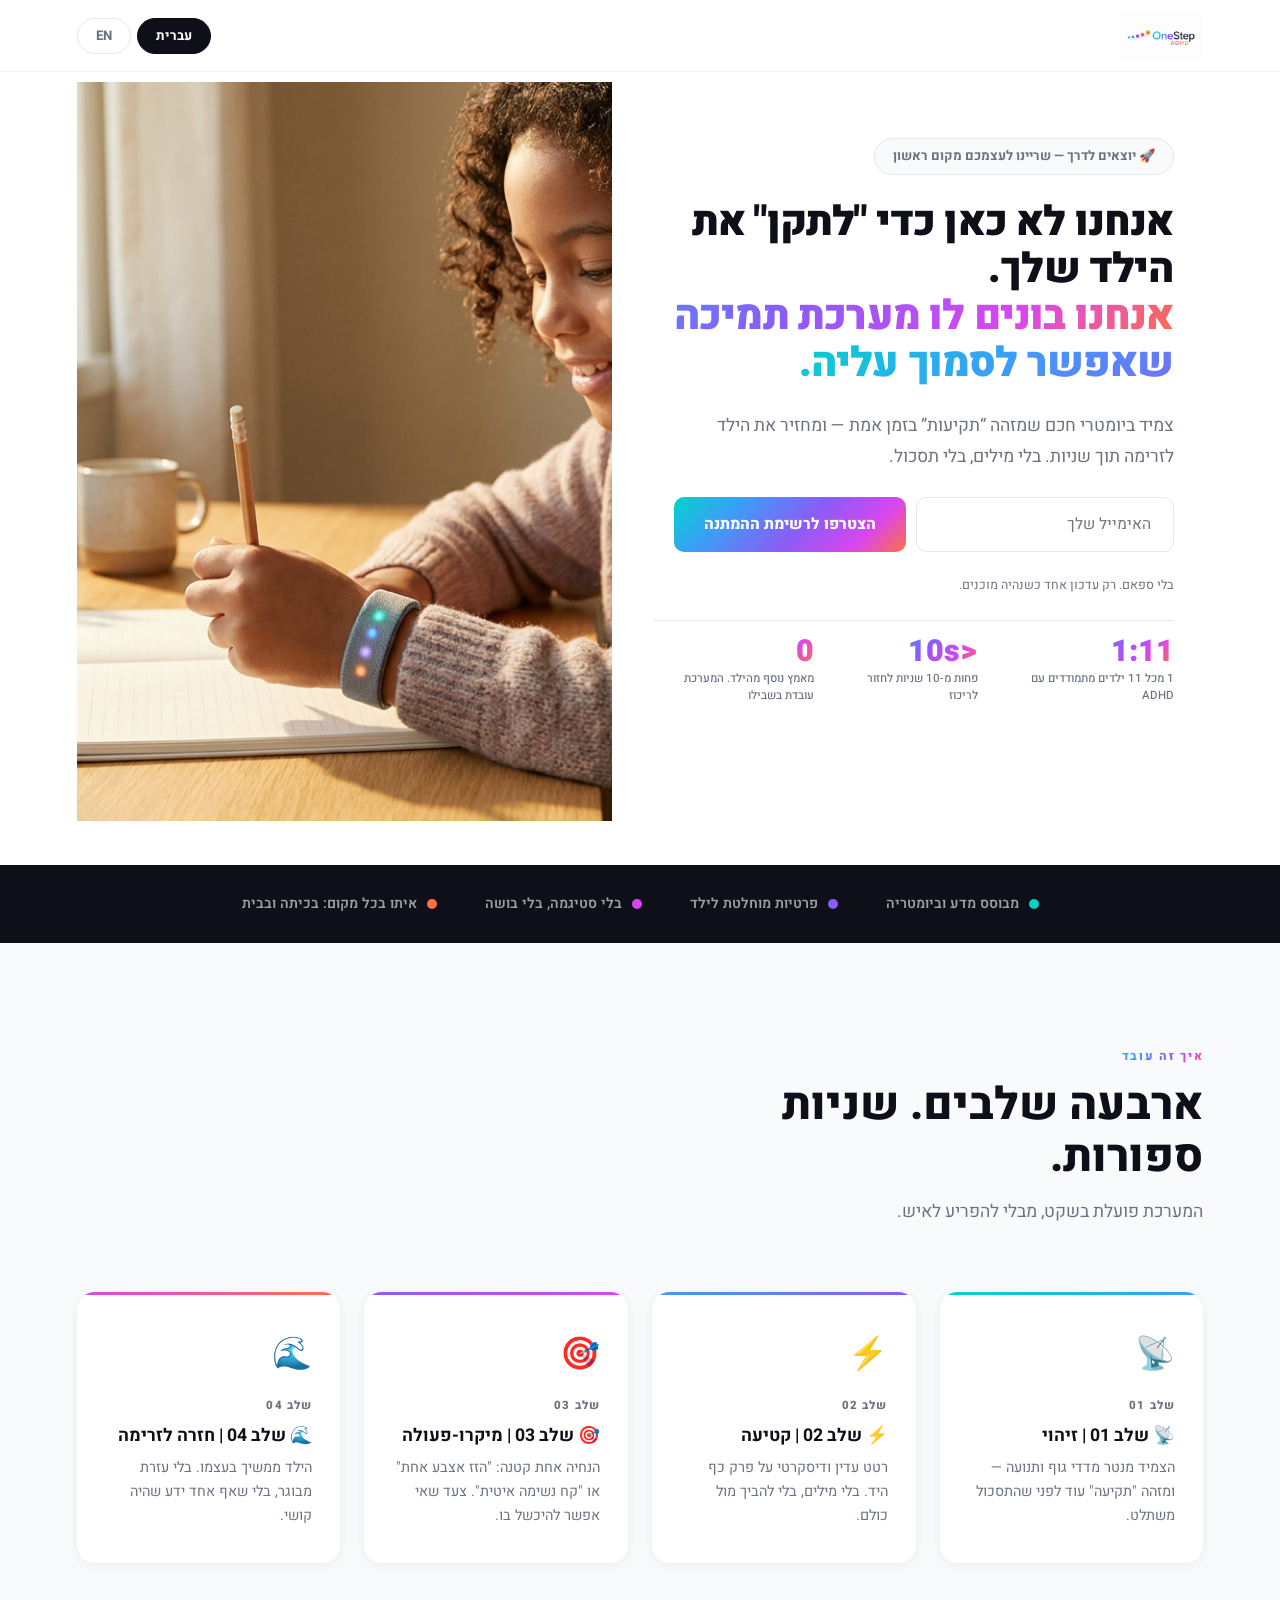
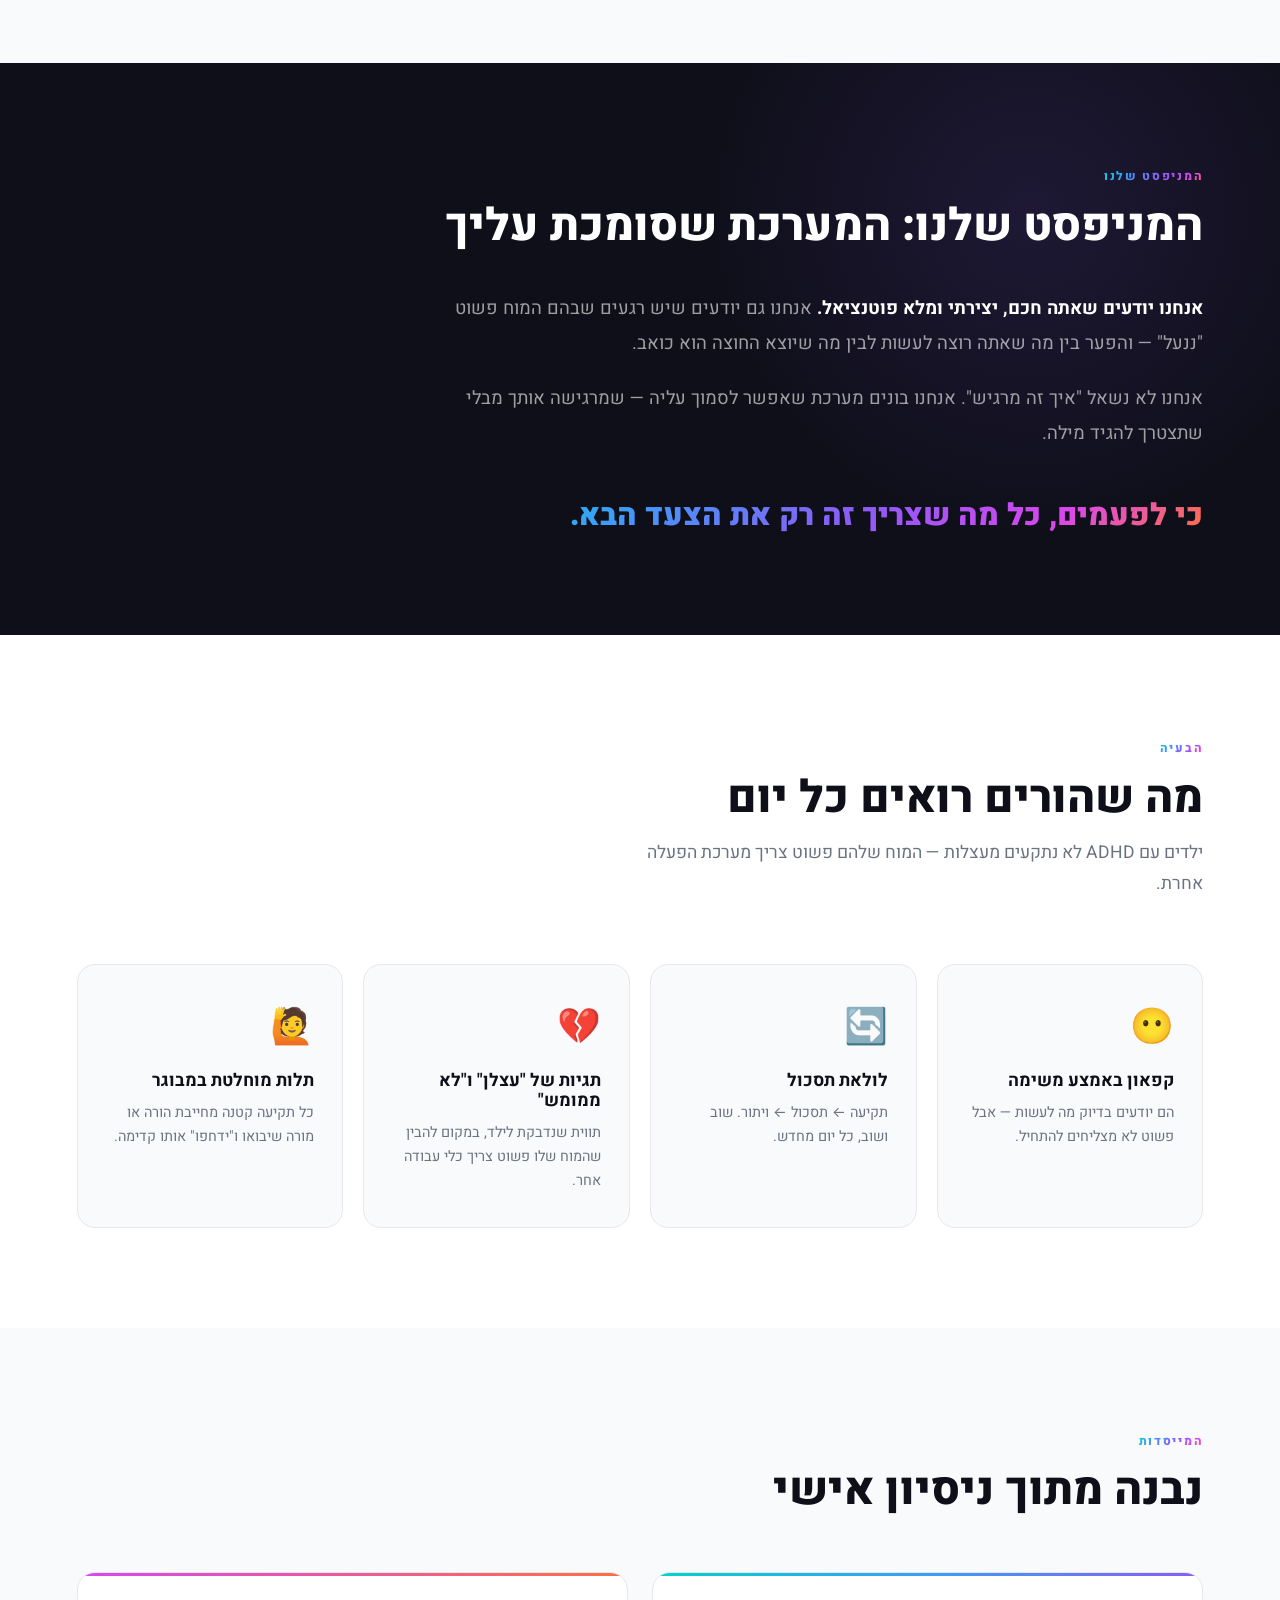
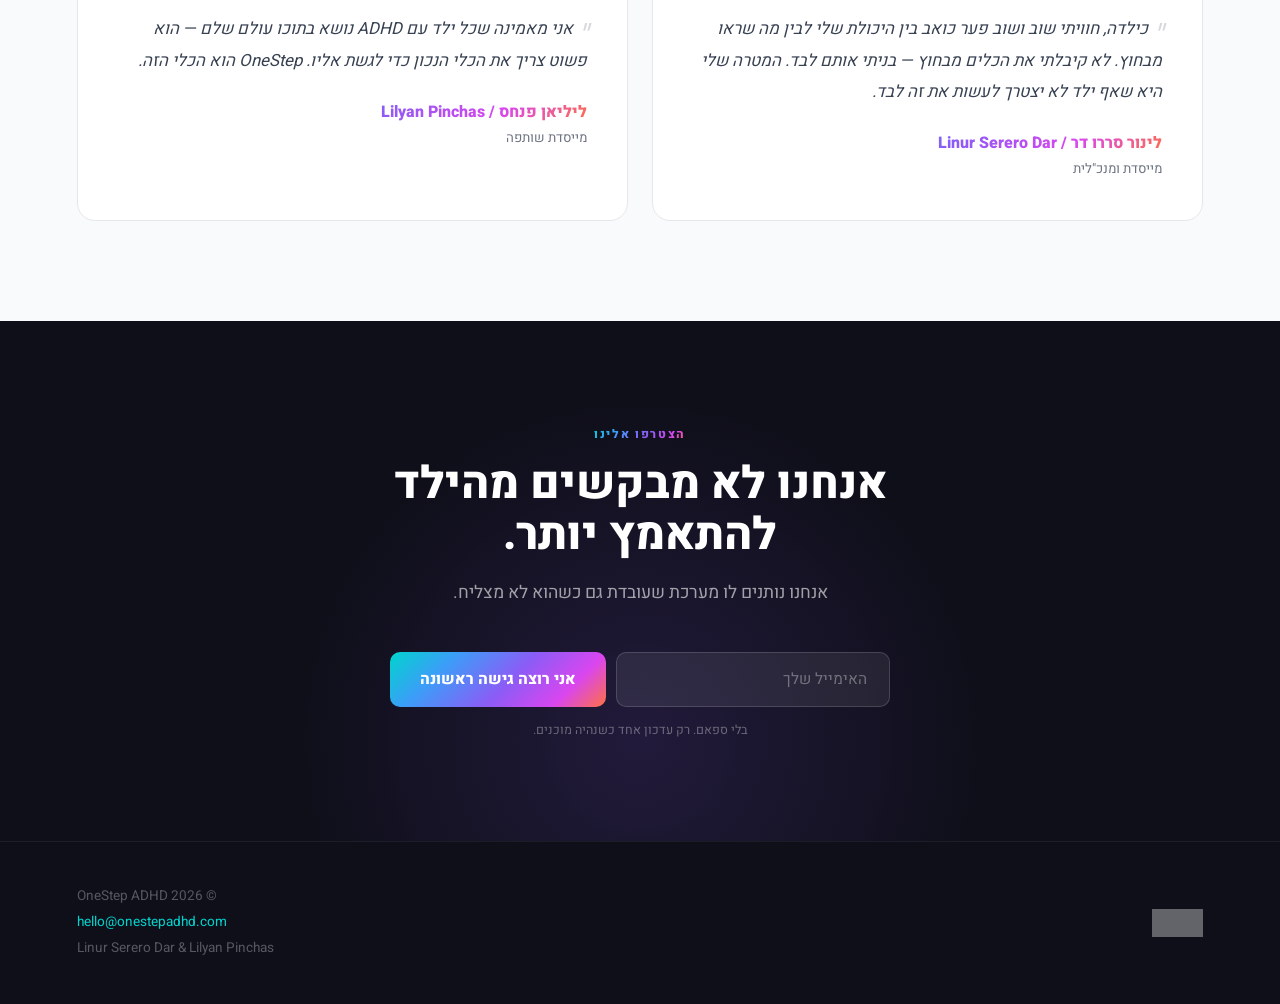
==== commit 735e6133: "Update Hebrew marketing copy across highlights, flow, manifesto, and problem sections Made-with: Cur" ====
--- a/docs/index.html
+++ b/docs/index.html
@@ -81,19 +81,19 @@
 <div class="trust-bar">
   <div class="trust-item">
     <div class="dot"></div>
-    <span class="t" data-he="מבוסס מחקר ביומטרי" data-en="Biometric research-based">מבוסס מחקר ביומטרי</span>
-  </div>
-  <div class="trust-item">
-    <div class="dot"></div>
-    <span class="t" data-he="פרטיות מלאה לילד" data-en="Full child privacy">פרטיות מלאה לילד</span>
-  </div>
-  <div class="trust-item">
-    <div class="dot"></div>
-    <span class="t" data-he="ללא סטיגמה, ללא בושה" data-en="No stigma, no shame">ללא סטיגמה, ללא בושה</span>
-  </div>
-  <div class="trust-item">
-    <div class="dot"></div>
-    <span class="t" data-he="עובד בכיתה ובבית" data-en="Works at school &amp; home">עובד בכיתה ובבית</span>
+    <span class="t" data-he="מבוסס מדע וביומטריה" data-en="Science and biometrics based">מבוסס מדע וביומטריה</span>
+  </div>
+  <div class="trust-item">
+    <div class="dot"></div>
+    <span class="t" data-he="פרטיות מוחלטת לילד" data-en="Absolute child privacy">פרטיות מוחלטת לילד</span>
+  </div>
+  <div class="trust-item">
+    <div class="dot"></div>
+    <span class="t" data-he="בלי סטיגמה, בלי בושה" data-en="No stigma, no shame">בלי סטיגמה, בלי בושה</span>
+  </div>
+  <div class="trust-item">
+    <div class="dot"></div>
+    <span class="t" data-he="איתו בכל מקום: בכיתה ובבית" data-en="With him everywhere: at school and at home">איתו בכל מקום: בכיתה ובבית</span>
   </div>
 </div>
 
@@ -101,39 +101,39 @@
 <section class="how">
   <div class="how-header fade-up">
     <div class="section-label t" data-he="איך זה עובד" data-en="How It Works">איך זה עובד</div>
-    <h2 class="t" data-he="ארבעה צעדים. שניות." data-en="Four steps. Seconds.">ארבעה צעדים. שניות.</h2>
+    <h2 class="t" data-he="ארבעה שלבים. שניות ספורות." data-en="Four steps. Just seconds.">ארבעה שלבים. שניות ספורות.</h2>
     <p class="section-sub t" style="margin-top:14px;"
-       data-he="המערכת פועלת בשקט, בלי להפריע לאיש."
-       data-en="The system works quietly, without disturbing anyone.">המערכת פועלת בשקט, בלי להפריע לאיש.</p>
+       data-he="המערכת פועלת בשקט, מבלי להפריע לאיש."
+       data-en="The system works quietly, without disturbing anyone.">המערכת פועלת בשקט, מבלי להפריע לאיש.</p>
   </div>
   <div class="steps">
     <div class="step fade-up">
       <div class="step-line"></div>
       <div class="step-icon">📡</div>
       <div class="step-num t" data-he="שלב 01" data-en="Step 01">שלב 01</div>
-      <h3 class="t" data-he="זיהוי" data-en="Detect">זיהוי</h3>
-      <p class="t" data-he="הצמיד קורא דופק, מוליכות עור ותנועה — ומזהה תקיעה לפני שהתסכול משתלט." data-en="The wristband reads heart rate, skin conductance and movement — detecting stuckness before frustration takes over.">הצמיד קורא דופק, מוליכות עור ותנועה — ומזהה תקיעה לפני שהתסכול משתלט.</p>
+      <h3 class="t" data-he="📡 שלב 01 | זיהוי" data-en="📡 Step 01 | Detect">📡 שלב 01 | זיהוי</h3>
+      <p class="t" data-he="הצמיד מנטר מדדי גוף ותנועה — ומזהה &quot;תקיעה&quot; עוד לפני שהתסכול משתלט." data-en="The wristband monitors body signals and movement — identifying a &quot;stuck moment&quot; before frustration takes over.">הצמיד מנטר מדדי גוף ותנועה — ומזהה &quot;תקיעה&quot; עוד לפני שהתסכול משתלט.</p>
     </div>
     <div class="step fade-up">
       <div class="step-line"></div>
       <div class="step-icon">⚡</div>
       <div class="step-num t" data-he="שלב 02" data-en="Step 02">שלב 02</div>
-      <h3 class="t" data-he="התערבות" data-en="Interrupt">התערבות</h3>
-      <p class="t" data-he="רטט עדין בפרק כף היד. לא מבייש, לא מפריע לאחרים." data-en="A gentle wrist vibration. Discreet, private, no words needed.">רטט עדין בפרק כף היד. לא מבייש, לא מפריע לאחרים.</p>
+      <h3 class="t" data-he="⚡ שלב 02 | קטיעה" data-en="⚡ Step 02 | Interrupt">⚡ שלב 02 | קטיעה</h3>
+      <p class="t" data-he="רטט עדין ודיסקרטי על פרק כף היד. בלי מילים, בלי להביך מול כולם." data-en="A gentle, discreet vibration on the wrist. No words, no embarrassment.">רטט עדין ודיסקרטי על פרק כף היד. בלי מילים, בלי להביך מול כולם.</p>
     </div>
     <div class="step fade-up">
       <div class="step-line"></div>
       <div class="step-icon">🎯</div>
       <div class="step-num t" data-he="שלב 03" data-en="Step 03">שלב 03</div>
-      <h3 class="t" data-he="מיקרו-פעולה" data-en="Micro-action">מיקרו-פעולה</h3>
-      <p class="t" data-he='הנחיה אחת: "הזז אצבע אחת" או "שאיפה אחת, לאט".' data-en='"Move one finger" or "one slow breath." One simple cue.'>הנחיה אחת: "הזז אצבע אחת" או "שאיפה אחת, לאט".</p>
+      <h3 class="t" data-he="🎯 שלב 03 | מיקרו-פעולה" data-en="🎯 Step 03 | Micro-action">🎯 שלב 03 | מיקרו-פעולה</h3>
+      <p class="t" data-he="הנחיה אחת קטנה: &quot;הזז אצבע אחת&quot; או &quot;קח נשימה איטית&quot;. צעד שאי אפשר להיכשל בו." data-en="One tiny instruction: &quot;move one finger&quot; or &quot;take one slow breath.&quot; A step that cannot fail.">הנחיה אחת קטנה: &quot;הזז אצבע אחת&quot; או &quot;קח נשימה איטית&quot;. צעד שאי אפשר להיכשל בו.</p>
     </div>
     <div class="step fade-up">
       <div class="step-line"></div>
       <div class="step-icon">🌊</div>
       <div class="step-num t" data-he="שלב 04" data-en="Step 04">שלב 04</div>
-      <h3 class="t" data-he="חזרה לזרימה" data-en="Back to flow">חזרה לזרימה</h3>
-      <p class="t" data-he="הילד ממשיך בעצמו. בלי הורה. בלי מורה. בלי שמישהו ידע." data-en="The child continues alone. No parent, no teacher, no one needs to know.">הילד ממשיך בעצמו. בלי הורה. בלי מורה. בלי שמישהו ידע.</p>
+      <h3 class="t" data-he="🌊 שלב 04 | חזרה לזרימה" data-en="🌊 Step 04 | Back to flow">🌊 שלב 04 | חזרה לזרימה</h3>
+      <p class="t" data-he="הילד ממשיך בעצמו. בלי עזרת מבוגר, בלי שאף אחד ידע שהיה קושי." data-en="The child keeps going on their own. No adult help, and no one knows there was a struggle.">הילד ממשיך בעצמו. בלי עזרת מבוגר, בלי שאף אחד ידע שהיה קושי.</p>
     </div>
   </div>
 </section>
@@ -142,16 +142,16 @@
 <section class="manifesto">
   <div class="manifesto-inner fade-up">
     <div class="section-label t" data-he="המניפסט שלנו" data-en="Our Manifesto">המניפסט שלנו</div>
-    <h2 class="t" data-he="המערכת שסומכת עליך" data-en="The System That Trusts You">המערכת שסומכת עליך</h2>
+    <h2 class="t" data-he="המניפסט שלנו: המערכת שסומכת עליך" data-en="Our Manifesto: The System That Trusts You">המניפסט שלנו: המערכת שסומכת עליך</h2>
     <p class="manifesto-line t"
-       data-he='<strong>אנחנו יודעים שאתה חכם, יצירתי ומלא פוטנציאל.</strong> יש רגעים שבהם המוח פשוט "ננעל" — והפער בין מה שאתה רוצה לעשות לבין מה שיוצא הוא כואב.'
-       data-en='<strong>We know you are smart, creative, and full of potential.</strong> There are moments when the brain simply locks up — and the gap between what you want to do and what comes out is painful.'>
-      <strong>אנחנו יודעים שאתה חכם, יצירתי ומלא פוטנציאל.</strong> יש רגעים שבהם המוח פשוט "ננעל" — והפער בין מה שאתה רוצה לעשות לבין מה שיוצא הוא כואב.
+       data-he='<strong>אנחנו יודעים שאתה חכם, יצירתי ומלא פוטנציאל.</strong> אנחנו גם יודעים שיש רגעים שבהם המוח פשוט &quot;ננעל&quot; — והפער בין מה שאתה רוצה לעשות לבין מה שיוצא החוצה הוא כואב.'
+       data-en='<strong>We know you are smart, creative, and full of potential.</strong> We also know there are moments when the brain simply &quot;locks up&quot; — and the gap between what you want to do and what comes out is painful.'>
+      <strong>אנחנו יודעים שאתה חכם, יצירתי ומלא פוטנציאל.</strong> אנחנו גם יודעים שיש רגעים שבהם המוח פשוט "ננעל" — והפער בין מה שאתה רוצה לעשות לבין מה שיוצא החוצה הוא כואב.
     </p>
     <p class="manifesto-line t"
-       data-he='אנחנו לא נשאל "איך זה מרגיש". <strong>אנחנו בונים מערכת שאפשר לסמוך עליה</strong> — שמרגישה אותך מבלי שתצטרך להגיד מילה.'
-       data-en='We won&rsquo;t ask "how does that feel." <strong>We are building a system you can rely on</strong> — one that senses you without a single word.'>
-      אנחנו לא נשאל "איך זה מרגיש". <strong>אנחנו בונים מערכת שאפשר לסמוך עליה</strong> — שמרגישה אותך מבלי שתצטרך להגיד מילה.
+       data-he='אנחנו לא נשאל &quot;איך זה מרגיש&quot;. אנחנו בונים מערכת שאפשר לסמוך עליה — שמרגישה אותך מבלי שתצטרך להגיד מילה.'
+       data-en='We won&rsquo;t ask &quot;how does that feel.&quot; We are building a system you can rely on — one that senses you without a single word.'>
+      אנחנו לא נשאל "איך זה מרגיש". אנחנו בונים מערכת שאפשר לסמוך עליה — שמרגישה אותך מבלי שתצטרך להגיד מילה.
     </p>
     <span class="manifesto-big t"
        data-he="כי לפעמים, כל מה שצריך זה רק את הצעד הבא."
@@ -167,31 +167,31 @@
     <div class="section-label t" data-he="הבעיה" data-en="The Problem">הבעיה</div>
     <h2 class="t" data-he="מה שהורים רואים כל יום" data-en="What Parents See Every Day">מה שהורים רואים כל יום</h2>
     <p class="section-sub t" style="margin-top:14px;"
-       data-he="ילדים עם ADHD לא נתקעים מעצלות — המוח שלהם דורש כלים שעדיין אין להם."
-       data-en="Children with ADHD don't get stuck from laziness — their brain needs tools it doesn't yet have.">
-      ילדים עם ADHD לא נתקעים מעצלות — המוח שלהם דורש כלים שעדיין אין להם.
+       data-he="ילדים עם ADHD לא נתקעים מעצלות — המוח שלהם פשוט צריך מערכת הפעלה אחרת."
+       data-en="Children with ADHD don&rsquo;t get stuck from laziness — their brain simply needs a different operating system.">
+      ילדים עם ADHD לא נתקעים מעצלות — המוח שלהם פשוט צריך מערכת הפעלה אחרת.
     </p>
   </div>
   <div class="problem-cards">
     <div class="problem-card fade-up">
       <div class="icon">😶</div>
-      <h3 class="t" data-he="קיפאון באמצע משימה" data-en="Freeze mid-task">קיפאון באמצע משימה</h3>
-      <p class="t" data-he="יודעים בדיוק מה לעשות — ולא מצליחים להתחיל." data-en="Know exactly what to do — but cannot start.">יודעים בדיוק מה לעשות — ולא מצליחים להתחיל.</p>
+      <h3 class="t" data-he="קפאון באמצע משימה" data-en="Freeze mid-task">קפאון באמצע משימה</h3>
+      <p class="t" data-he="הם יודעים בדיוק מה לעשות — אבל פשוט לא מצליחים להתחיל." data-en="They know exactly what to do — but simply can&rsquo;t start.">הם יודעים בדיוק מה לעשות — אבל פשוט לא מצליחים להתחיל.</p>
     </div>
     <div class="problem-card fade-up">
       <div class="icon">🔄</div>
       <h3 class="t" data-he="לולאת תסכול" data-en="The frustration loop">לולאת תסכול</h3>
-      <p class="t" data-he="תקיעה → תסכול → ויתור. שוב ושוב ושוב." data-en="Stuck → frustrated → give up. Over and over.">תקיעה → תסכול → ויתור. שוב ושוב ושוב.</p>
+      <p class="t" data-he="תקיעה ← תסכול ← ויתור. שוב ושוב, כל יום מחדש." data-en="Stuck ← frustration ← giving up. Again and again, every day.">תקיעה ← תסכול ← ויתור. שוב ושוב, כל יום מחדש.</p>
     </div>
     <div class="problem-card fade-up">
       <div class="icon">💔</div>
-      <h3 class="t" data-he='"עצלן" ו"לא ממומש"' data-en='"Lazy" and "unrealized"'>"עצלן" ו"לא ממומש"</h3>
-      <p class="t" data-he="תווית שנדבקת — במקום לזהות שהמוח פשוט צריך מערכת הפעלה אחרת." data-en="A label that sticks — instead of recognizing the brain needs a different operating system.">תווית שנדבקת — במקום לזהות שהמוח פשוט צריך מערכת הפעלה אחרת.</p>
+      <h3 class="t" data-he='תגיות של "עצלן" ו"לא ממומש"' data-en='Labels like "lazy" and "unrealized"'>תגיות של "עצלן" ו"לא ממומש"</h3>
+      <p class="t" data-he="תווית שנדבקת לילד, במקום להבין שהמוח שלו פשוט צריך כלי עבודה אחר." data-en="A label that sticks to the child, instead of understanding they simply need different tools.">תווית שנדבקת לילד, במקום להבין שהמוח שלו פשוט צריך כלי עבודה אחר.</p>
     </div>
     <div class="problem-card fade-up">
       <div class="icon">🙋</div>
-      <h3 class="t" data-he="תלות מתמדת במבוגר" data-en="Constant adult dependence">תלות מתמדת במבוגר</h3>
-      <p class="t" data-he="כל תקיעה קטנה מצריכה הורה או מורה שיוציאו אותם." data-en="Every small stuck moment needs a parent or teacher to pull them out.">כל תקיעה קטנה מצריכה הורה או מורה שיוציאו אותם.</p>
+      <h3 class="t" data-he="תלות מוחלטת במבוגר" data-en="Total dependence on adults">תלות מוחלטת במבוגר</h3>
+      <p class="t" data-he='כל תקיעה קטנה מחייבת הורה או מורה שיבואו ו"ידחפו" אותו קדימה.' data-en='Every small stuck moment requires a parent or teacher to step in and "push" them forward.'>כל תקיעה קטנה מחייבת הורה או מורה שיבואו ו"ידחפו" אותו קדימה.</p>
     </div>
   </div>
 </section>
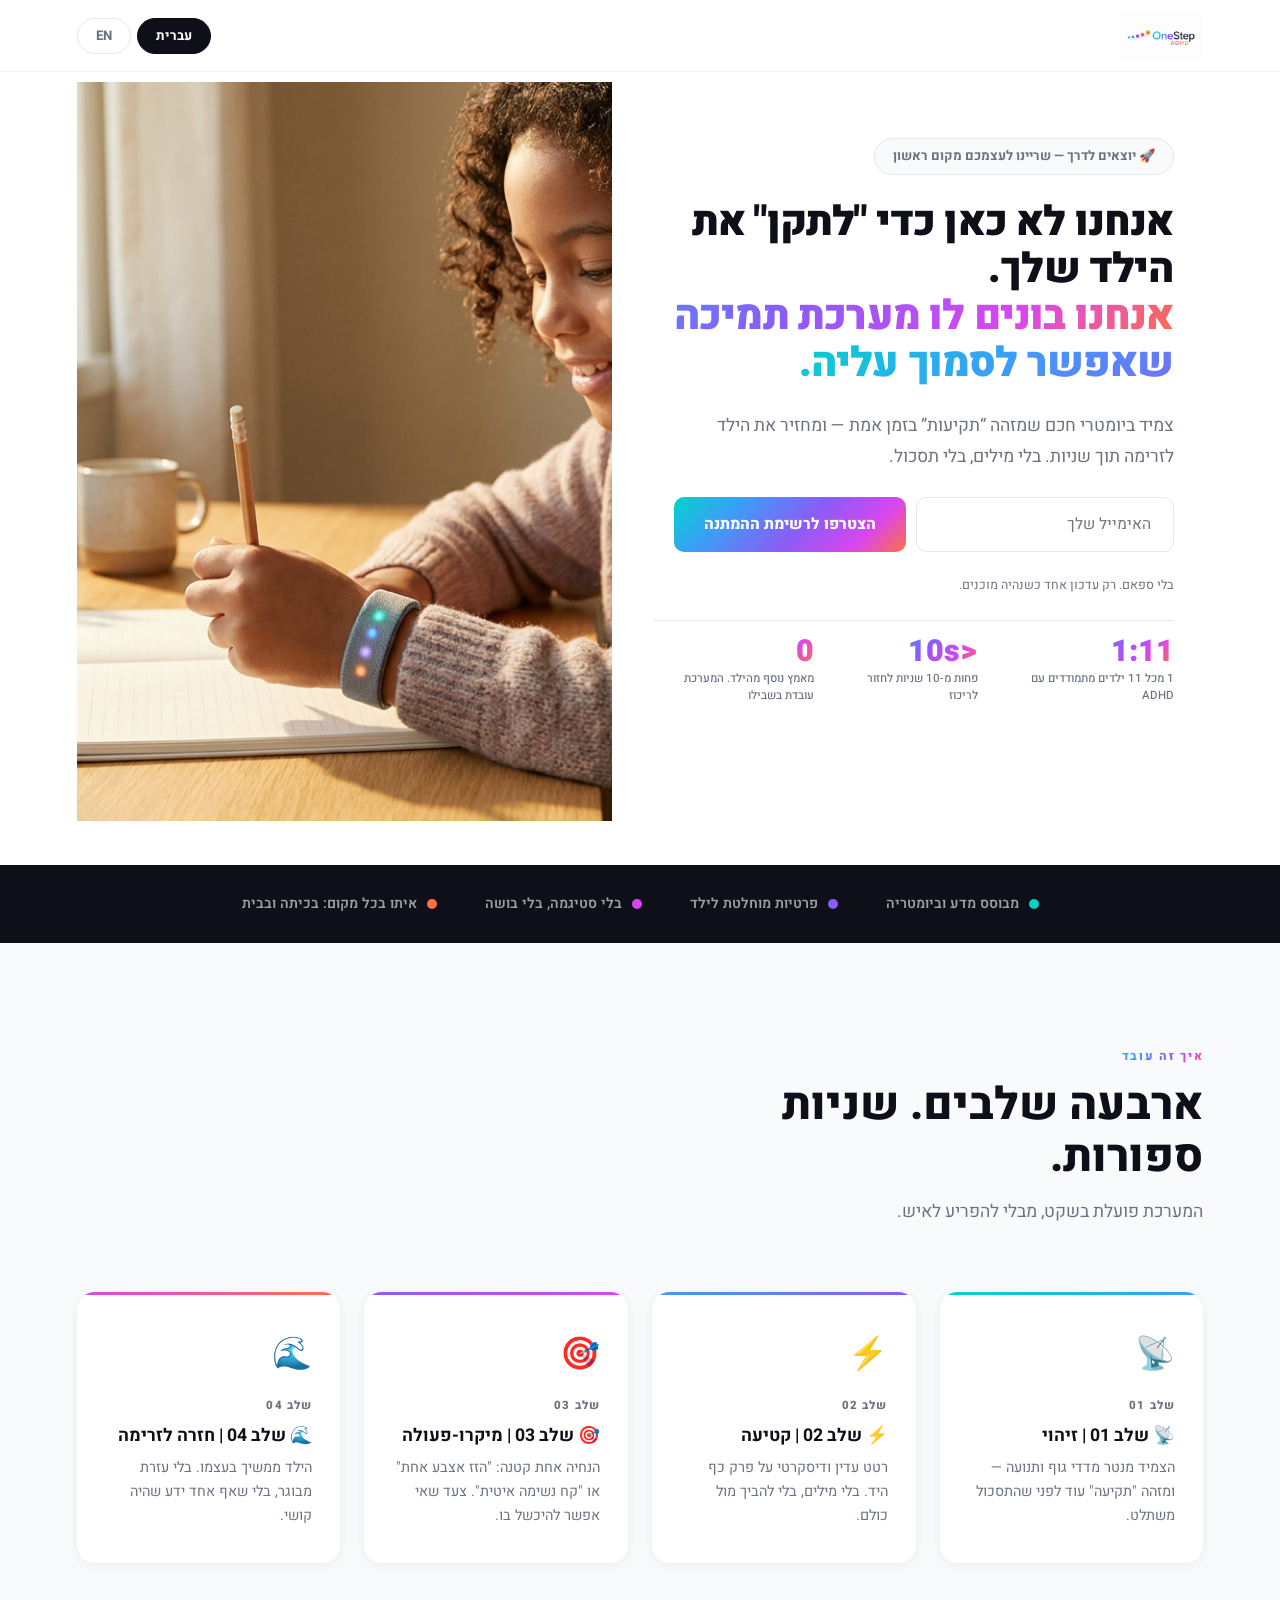
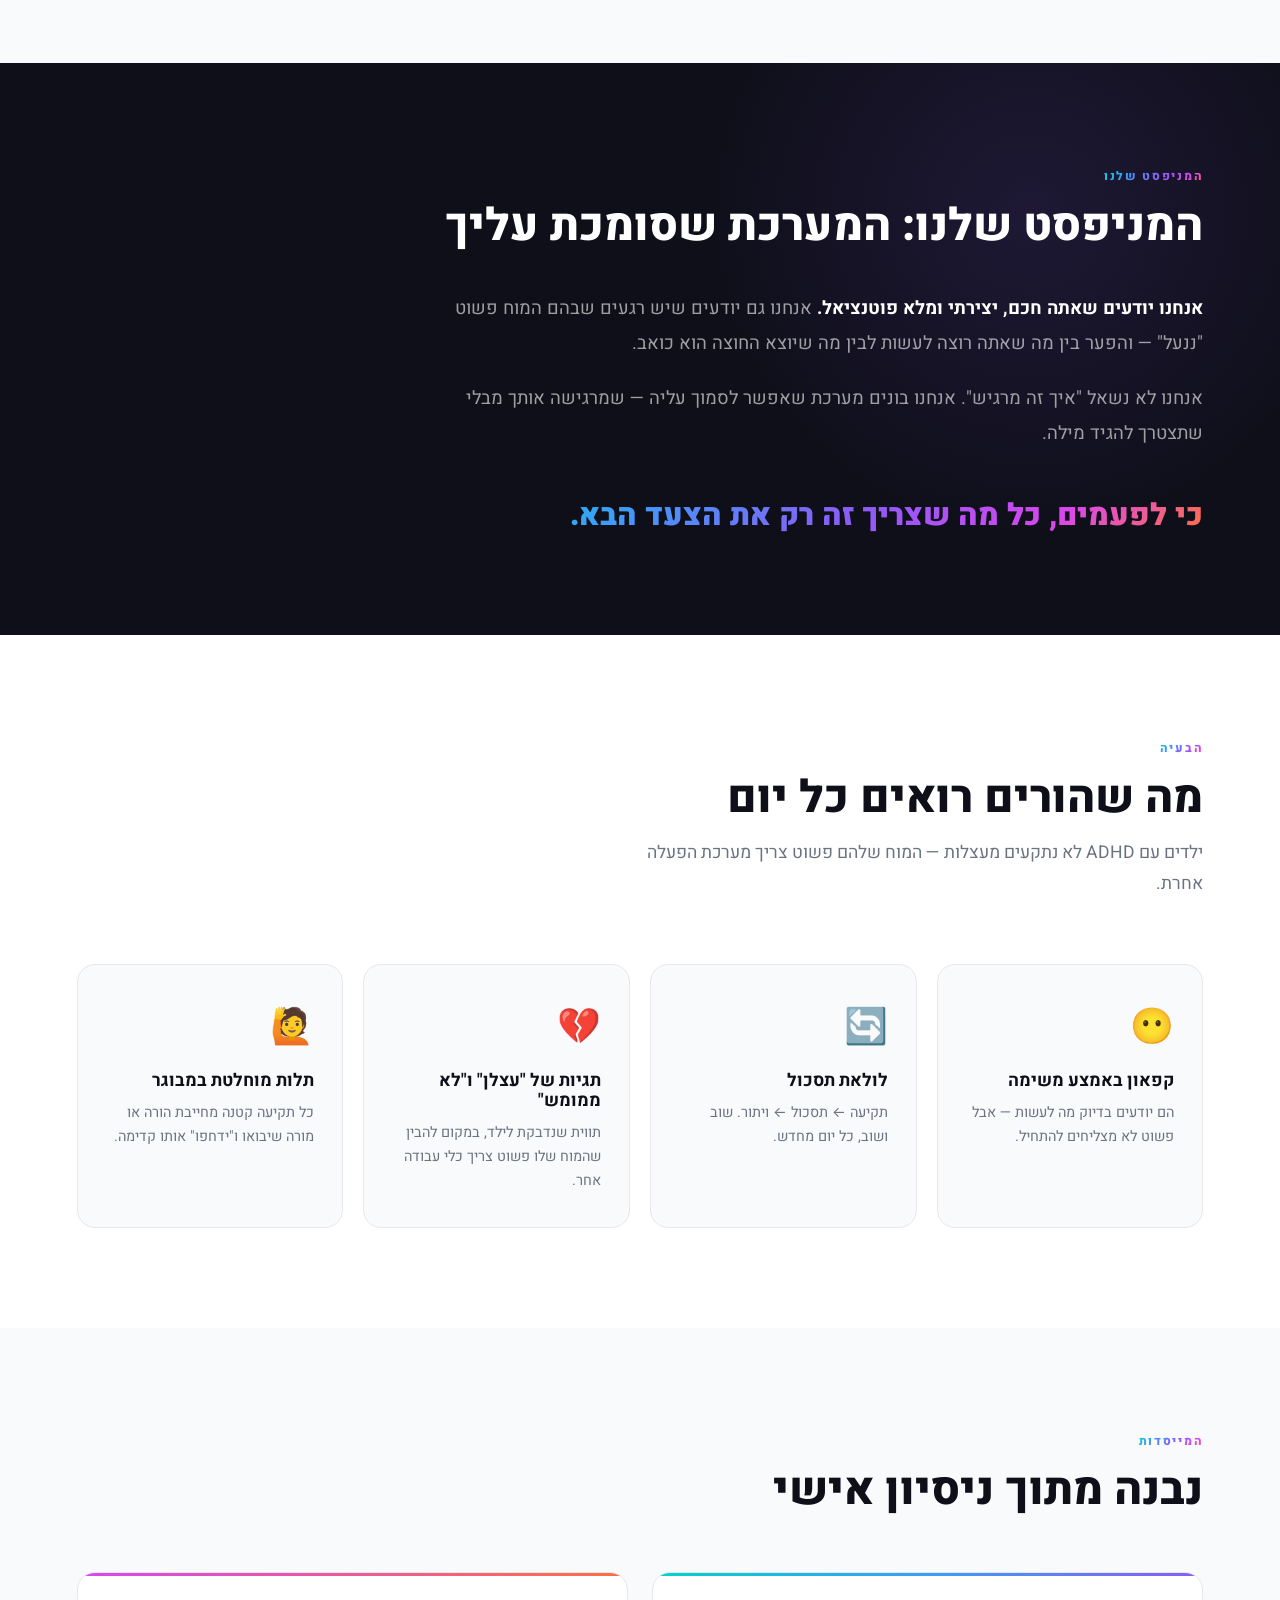
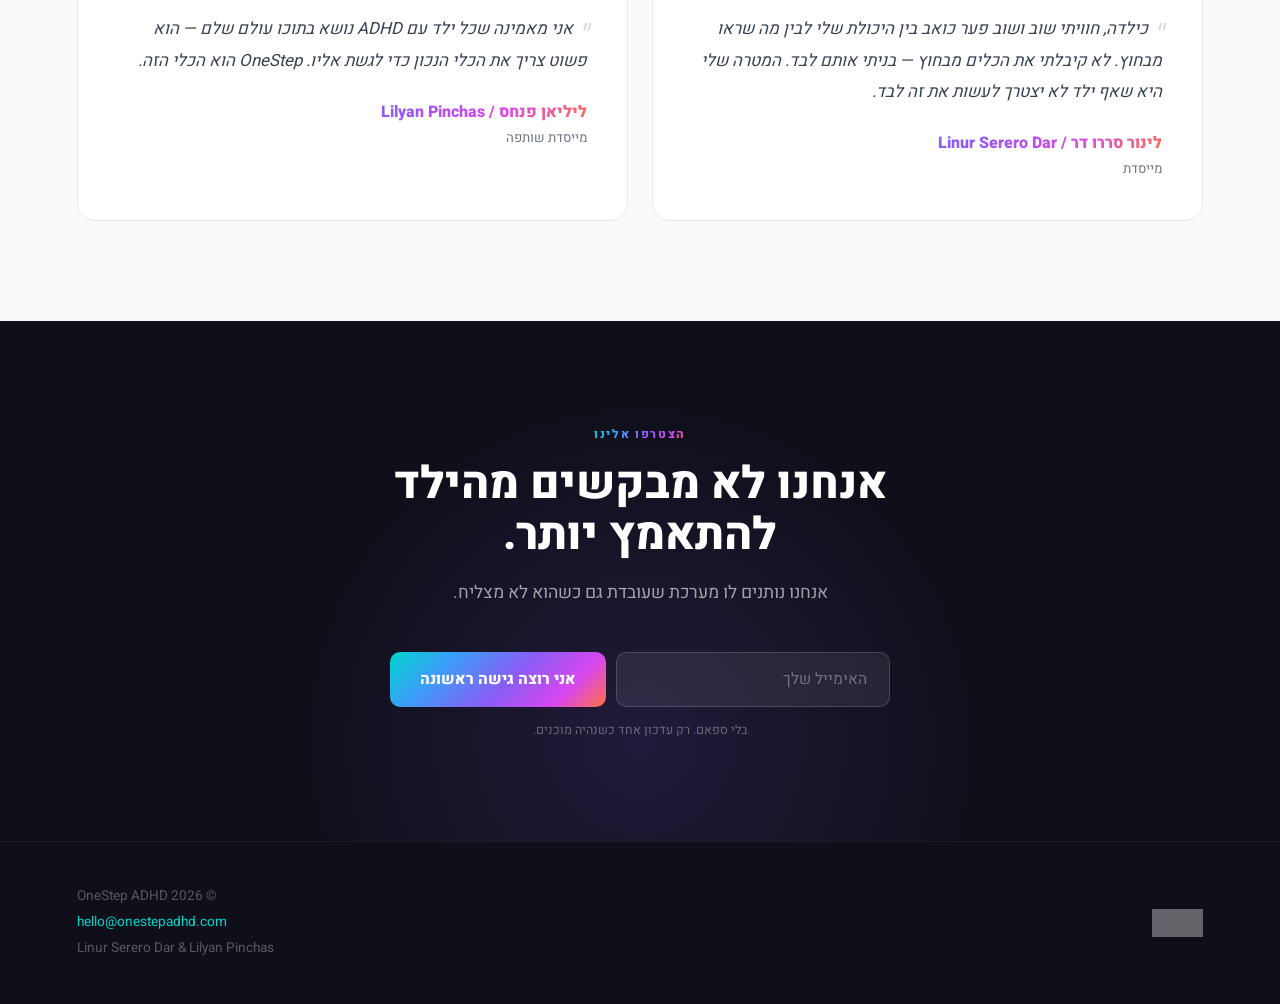
==== commit 25b28143: "Founder title: Linur as מייסדת only (no CEO) Made-with: Cursor" ====
--- a/docs/index.html
+++ b/docs/index.html
@@ -210,7 +210,7 @@
         כילדה, חוויתי שוב ושוב פער כואב בין היכולת שלי לבין מה שראו מבחוץ. לא קיבלתי את הכלים מבחוץ — בניתי אותם לבד. המטרה שלי היא שאף ילד לא יצטרך לעשות את זה לבד.
       </p>
       <div class="founder-name">לינור סררו דר / Linur Serero Dar</div>
-      <div class="founder-title t" data-he="מייסדת ומנכ&quot;לית" data-en="Co-founder &amp; CEO">מייסדת ומנכ"לית</div>
+      <div class="founder-title t" data-he="מייסדת" data-en="Founder">מייסדת</div>
     </div>
     <div class="founder-card fade-up">
       <p class="founder-quote t"
